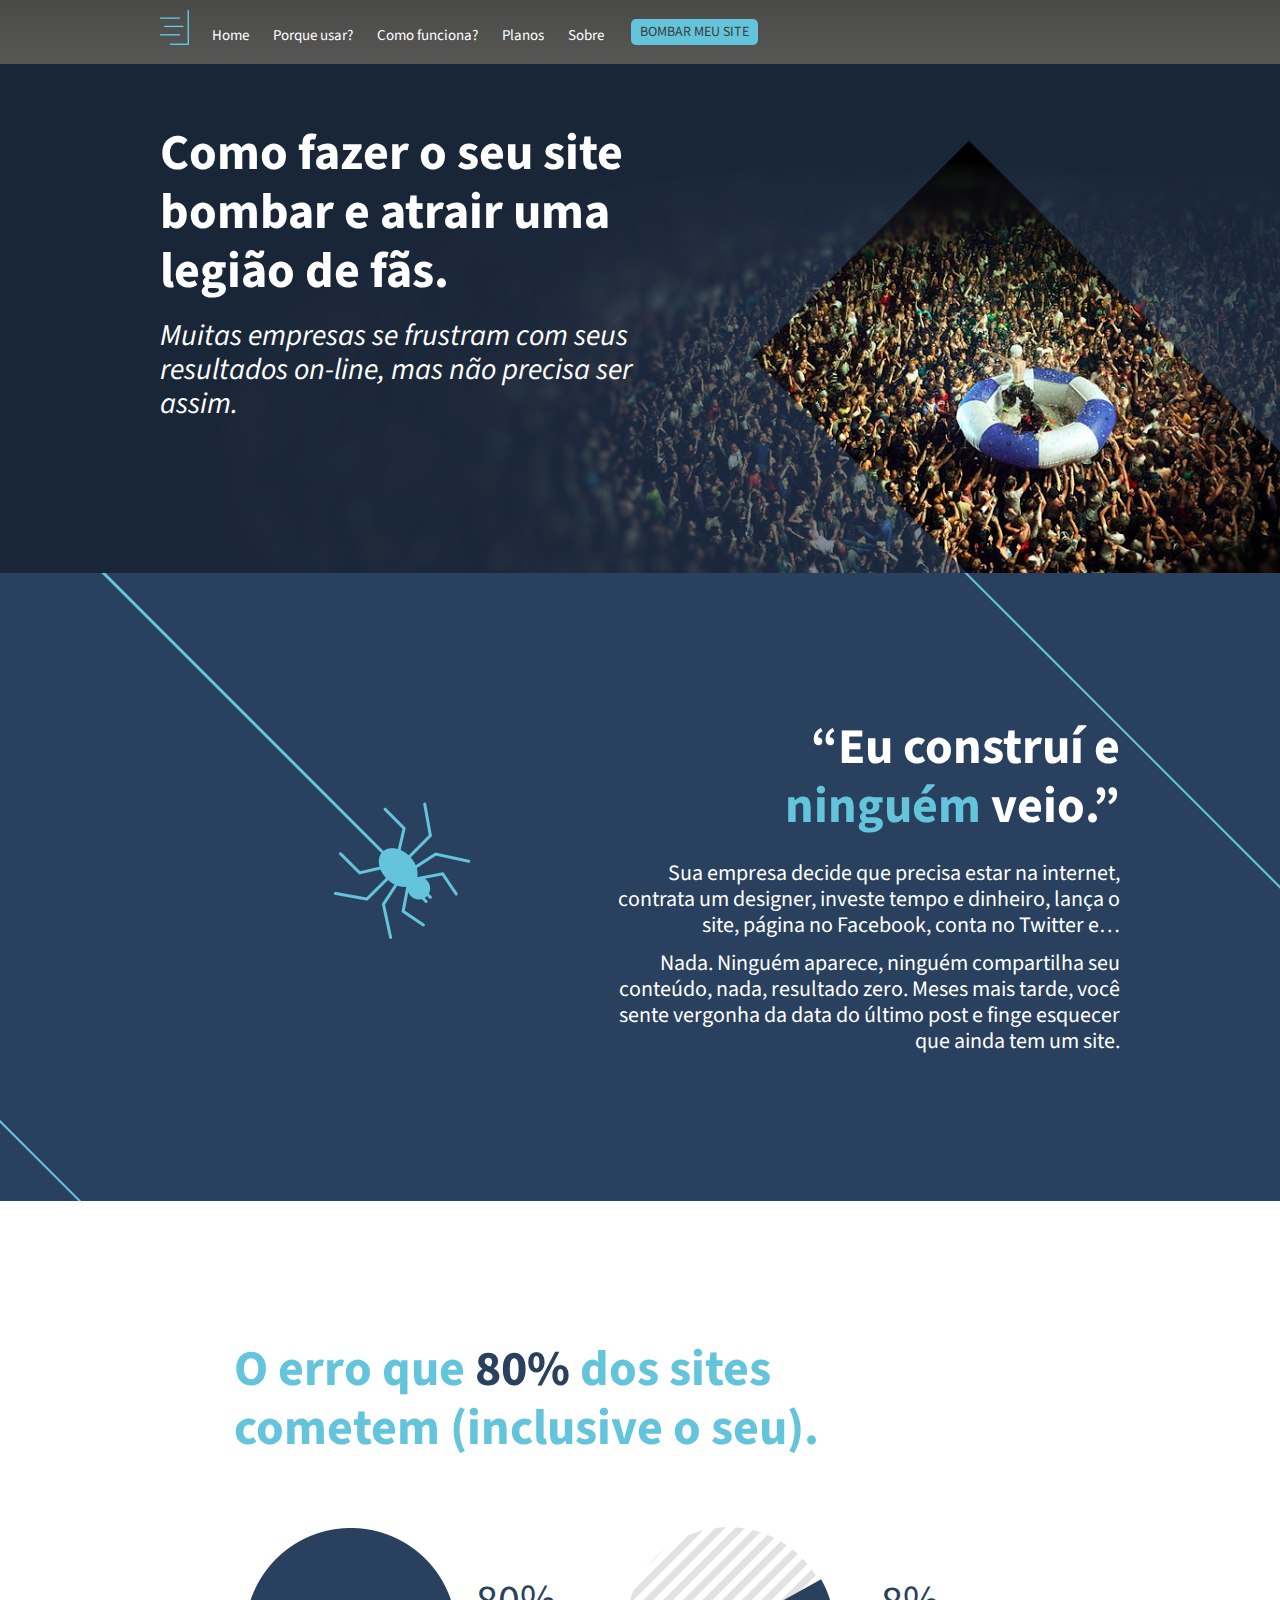
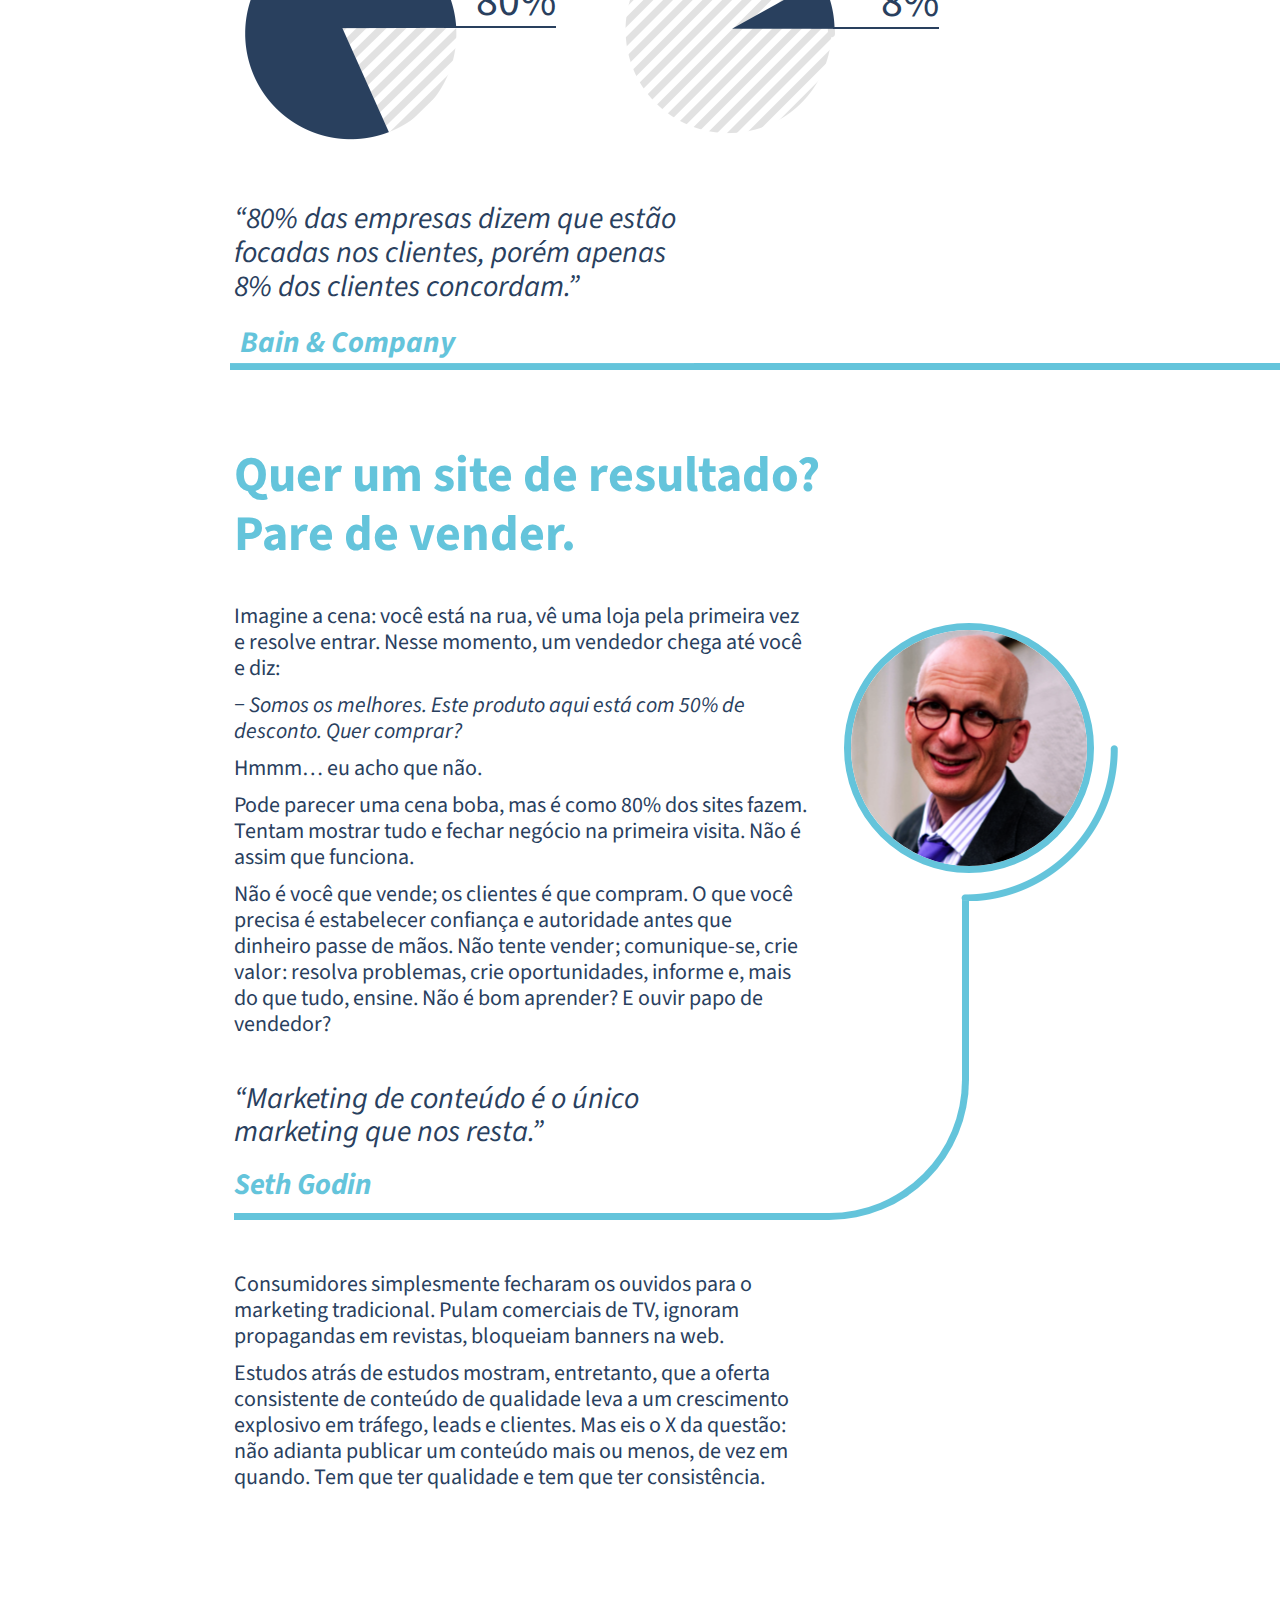
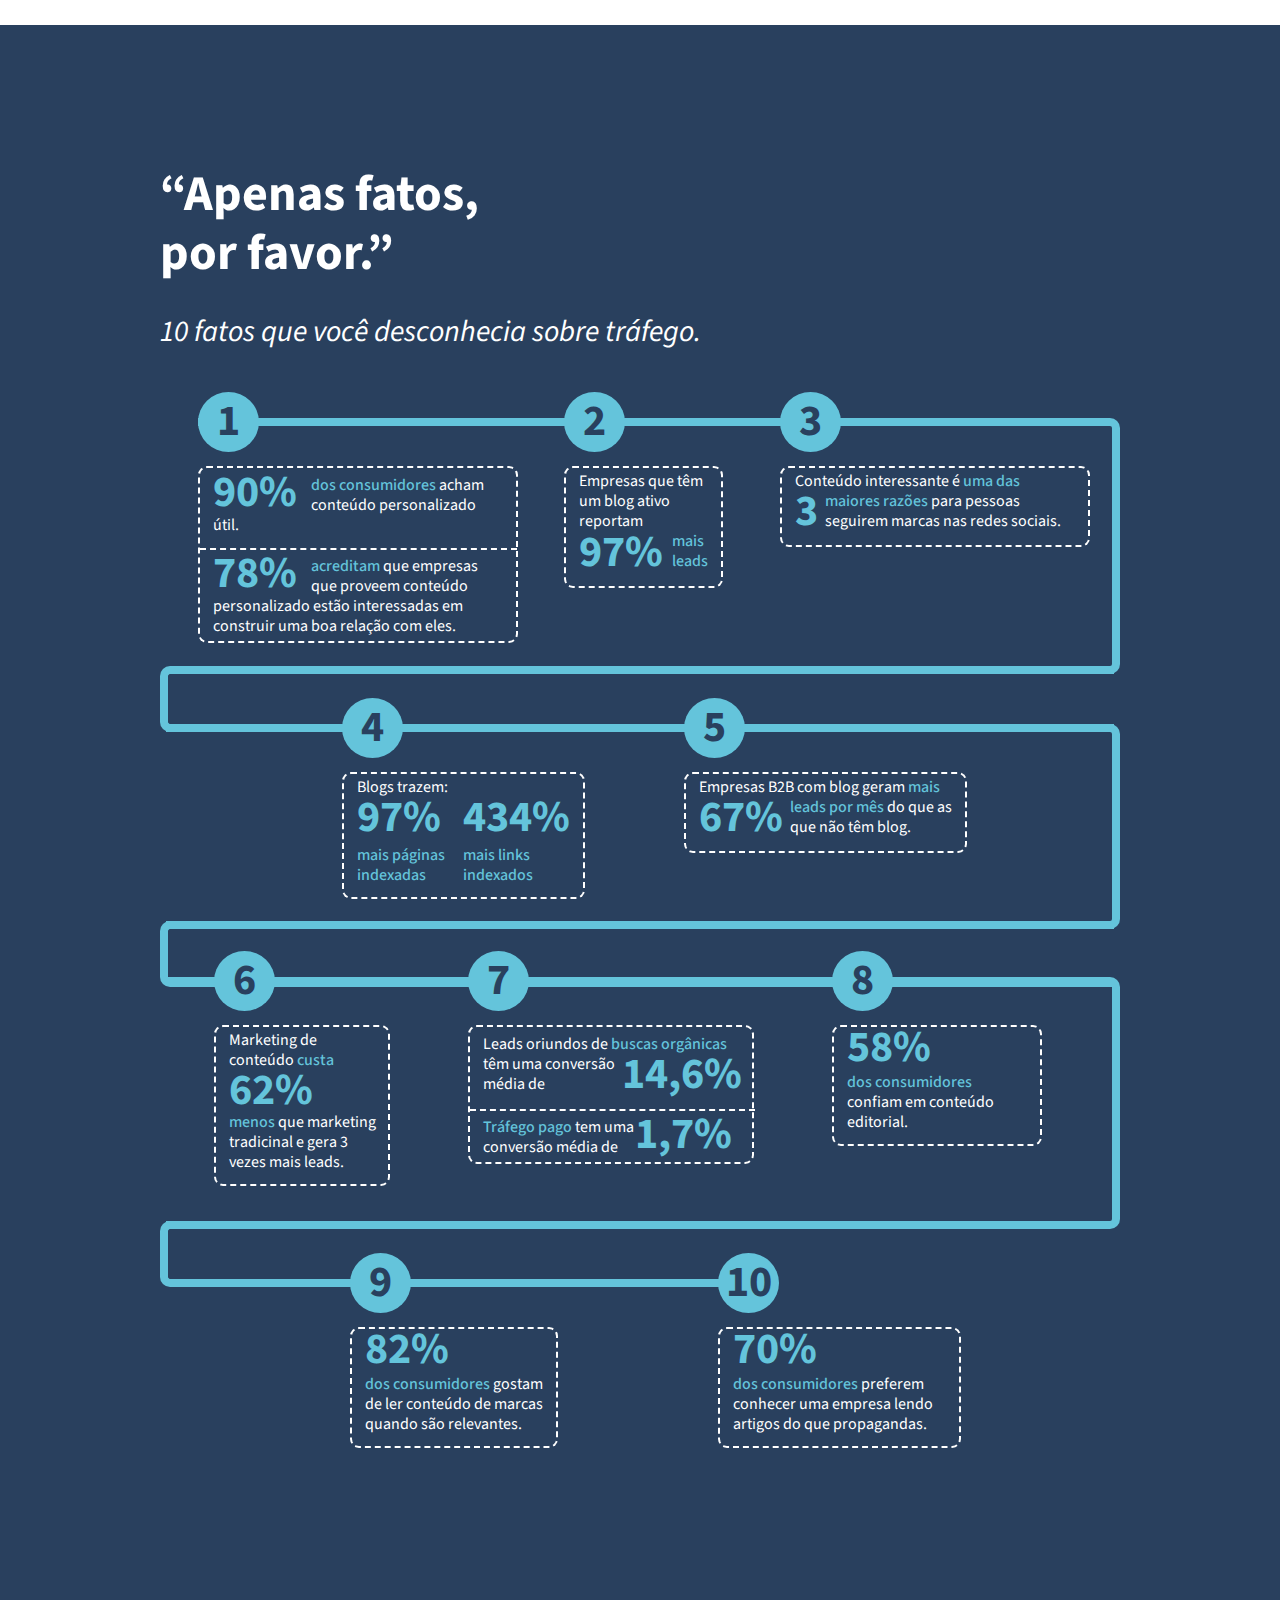
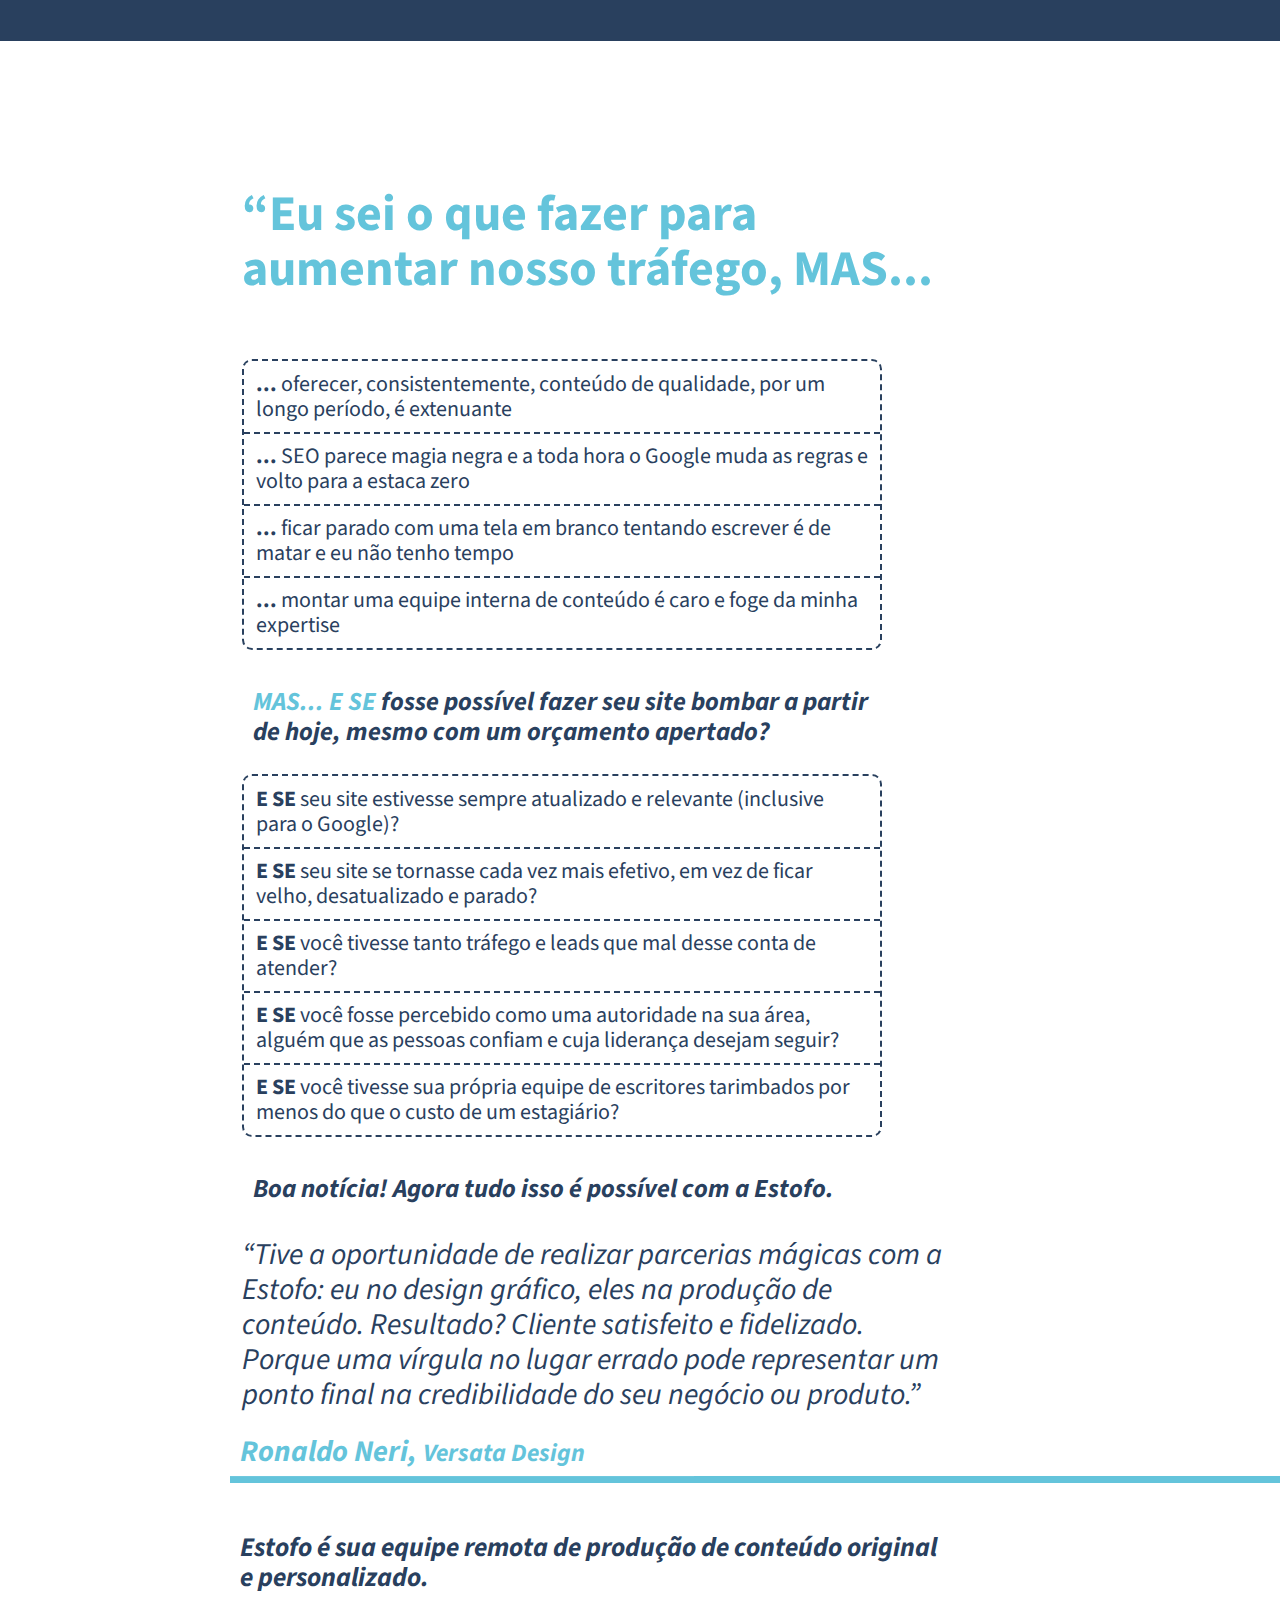
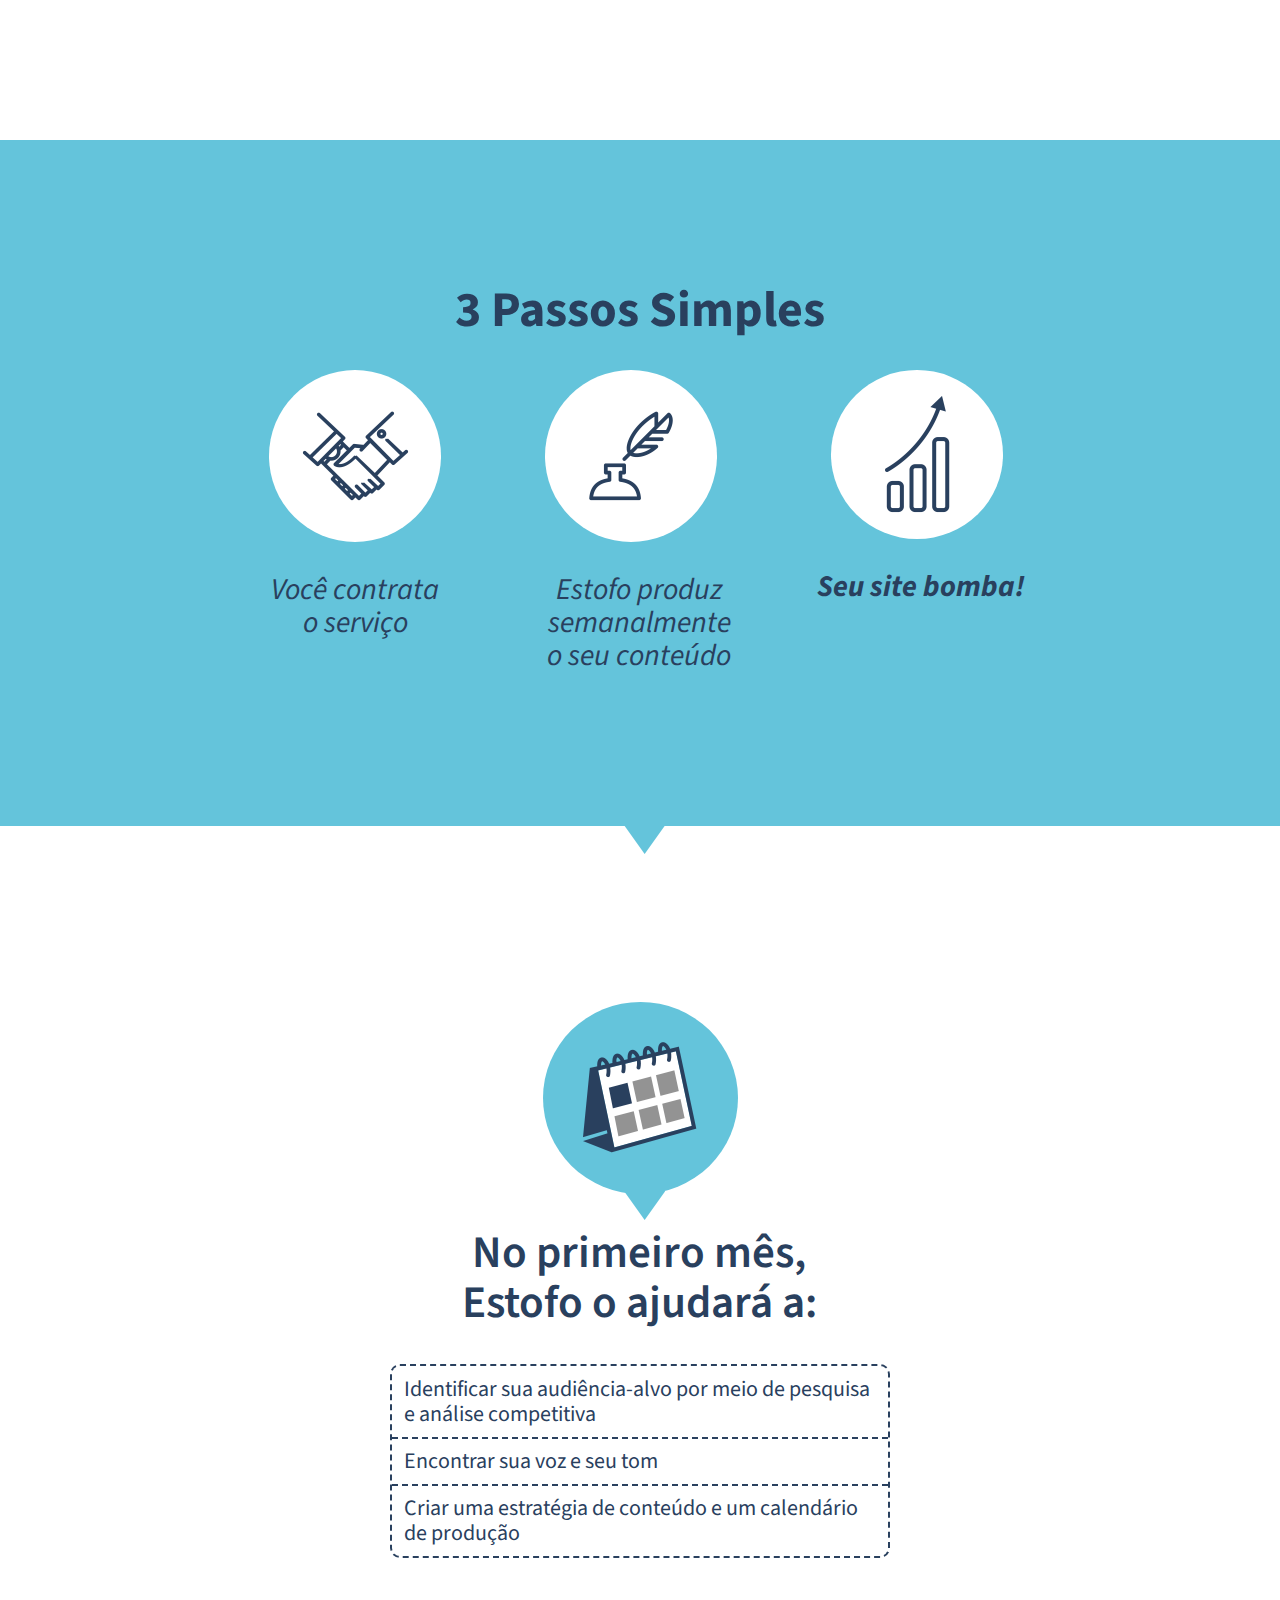
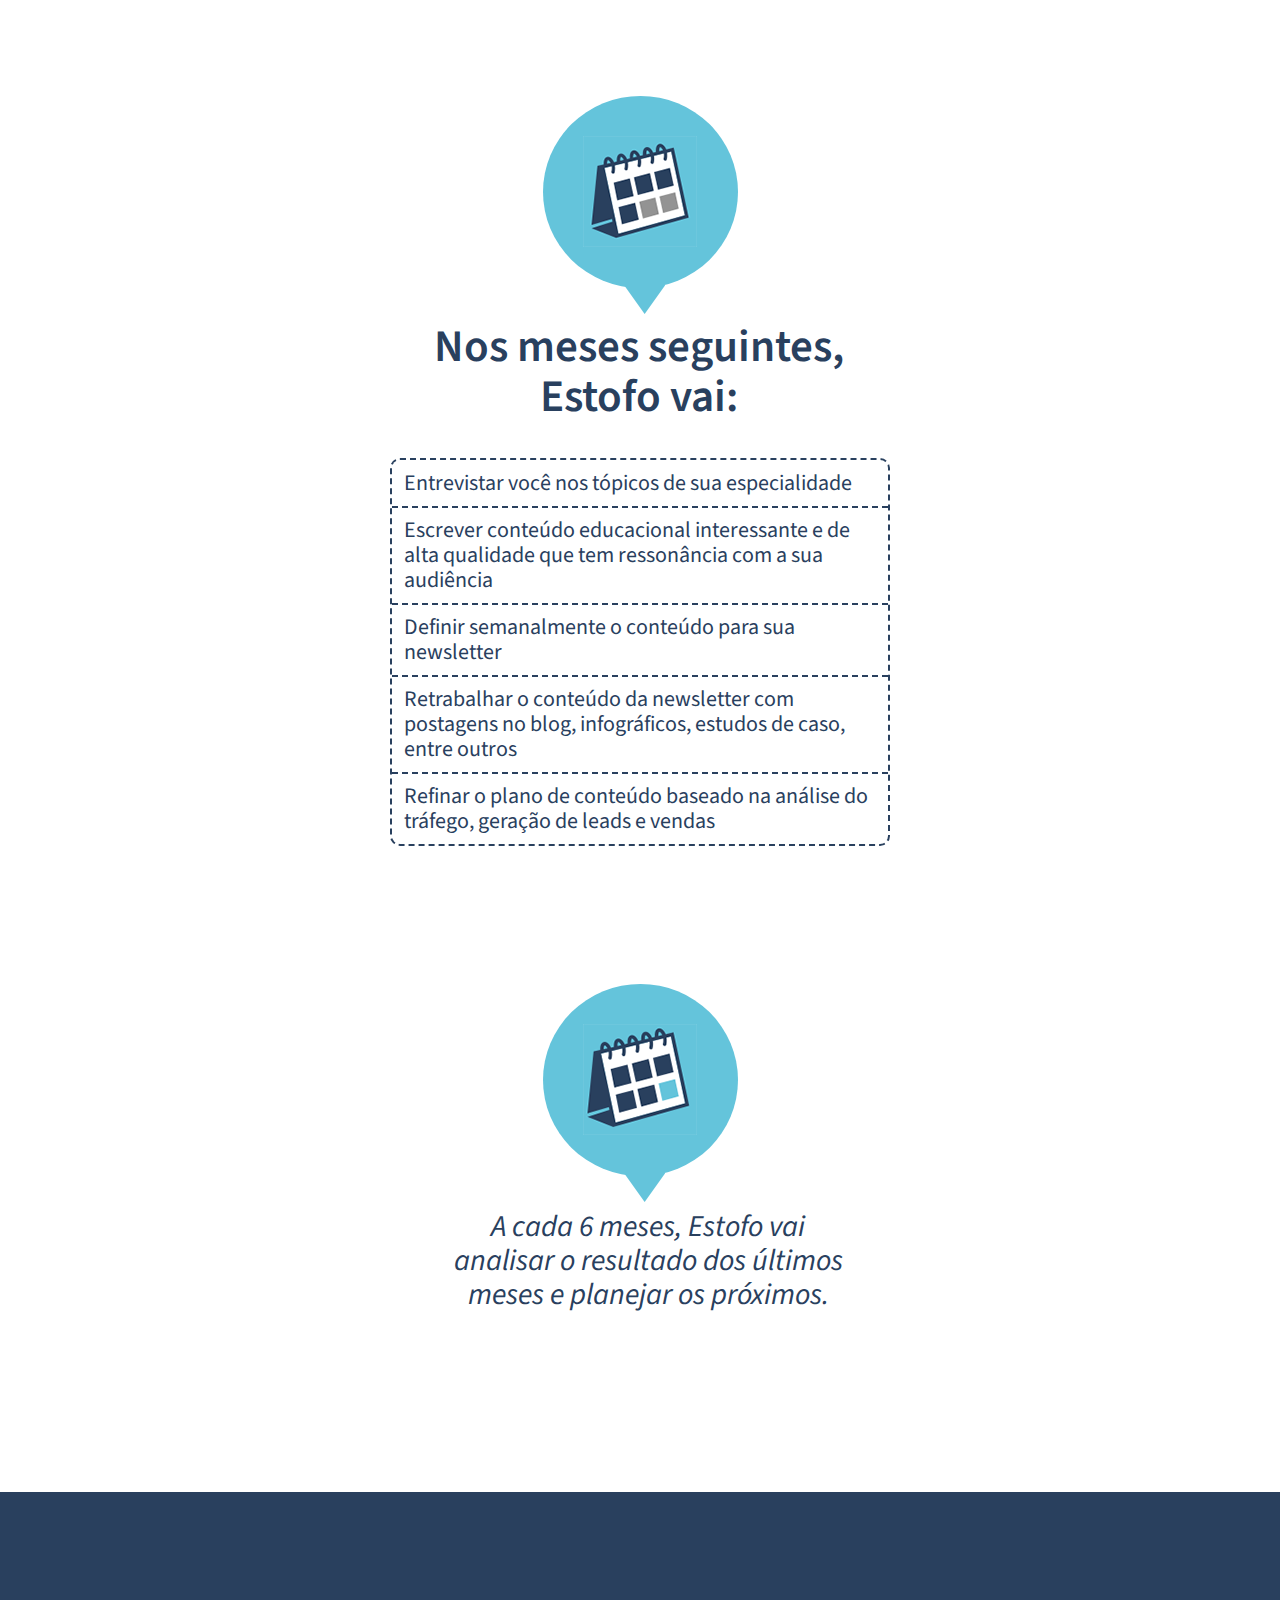
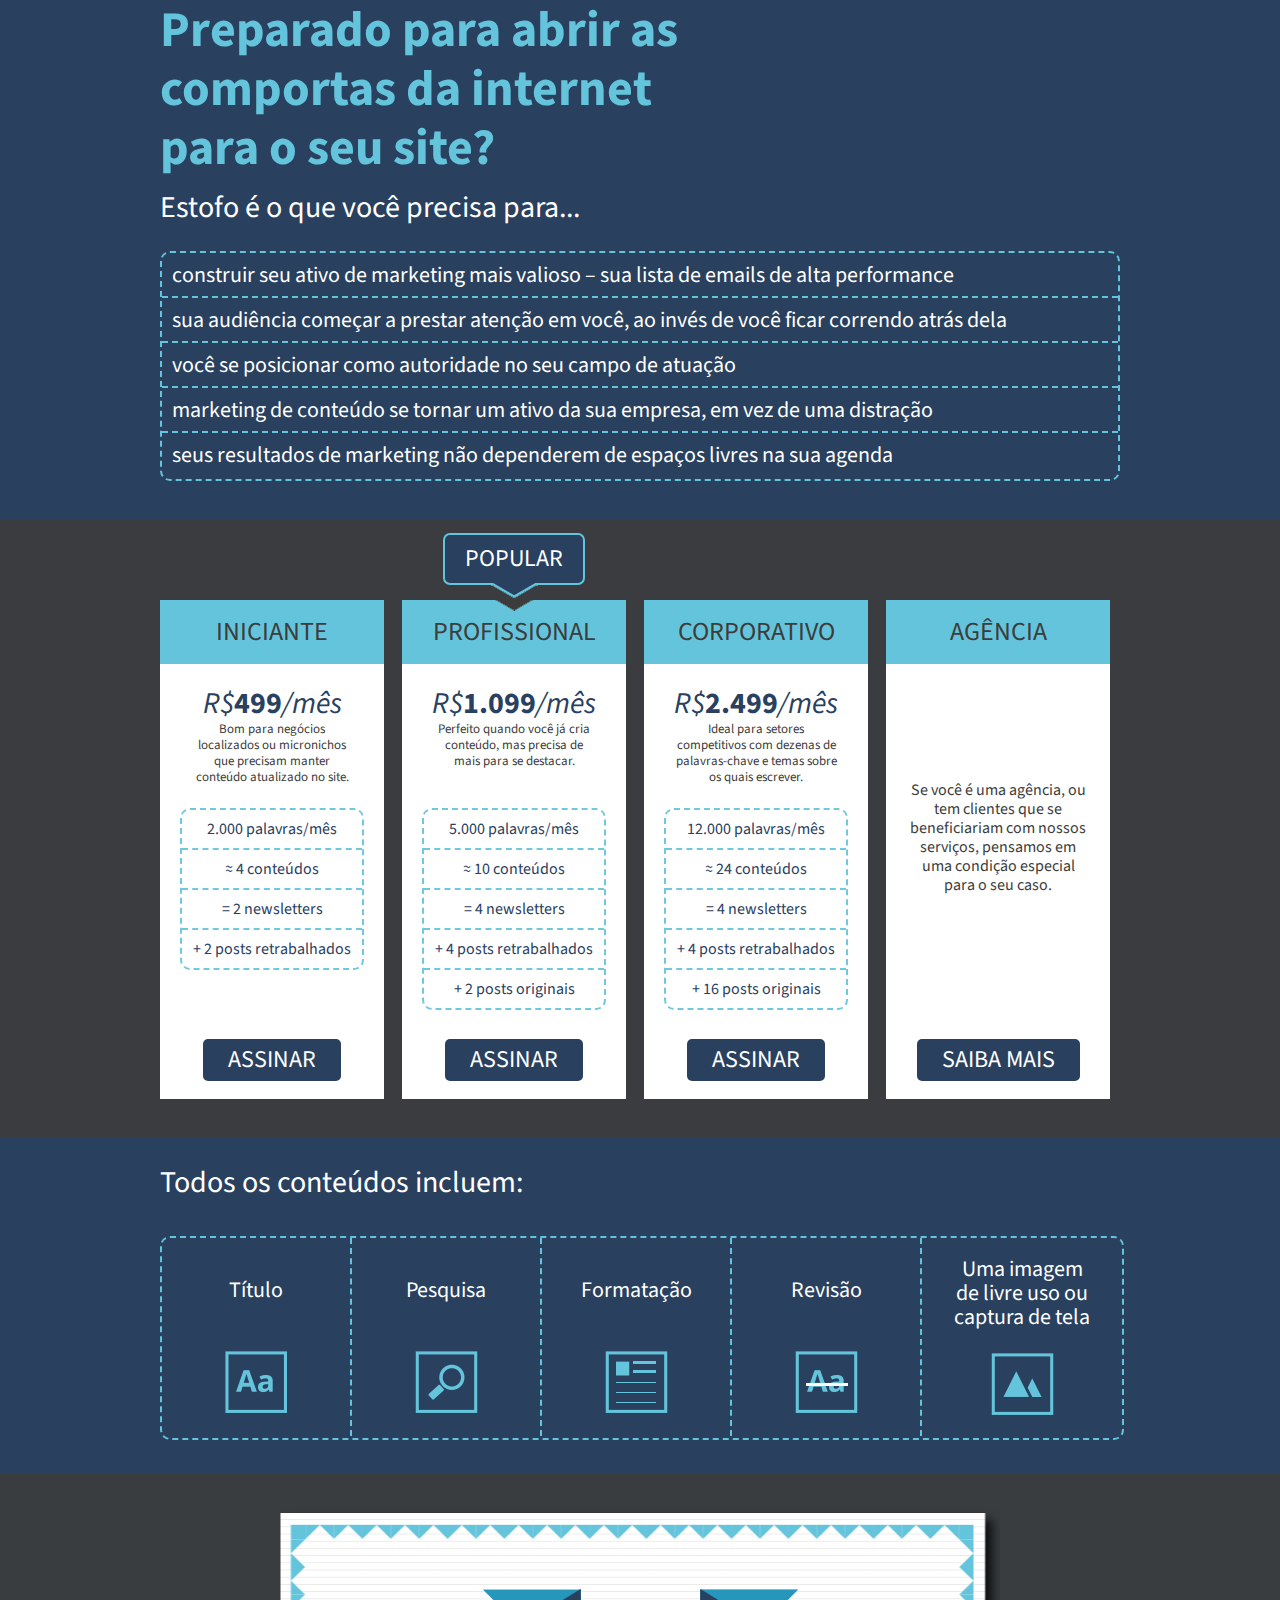
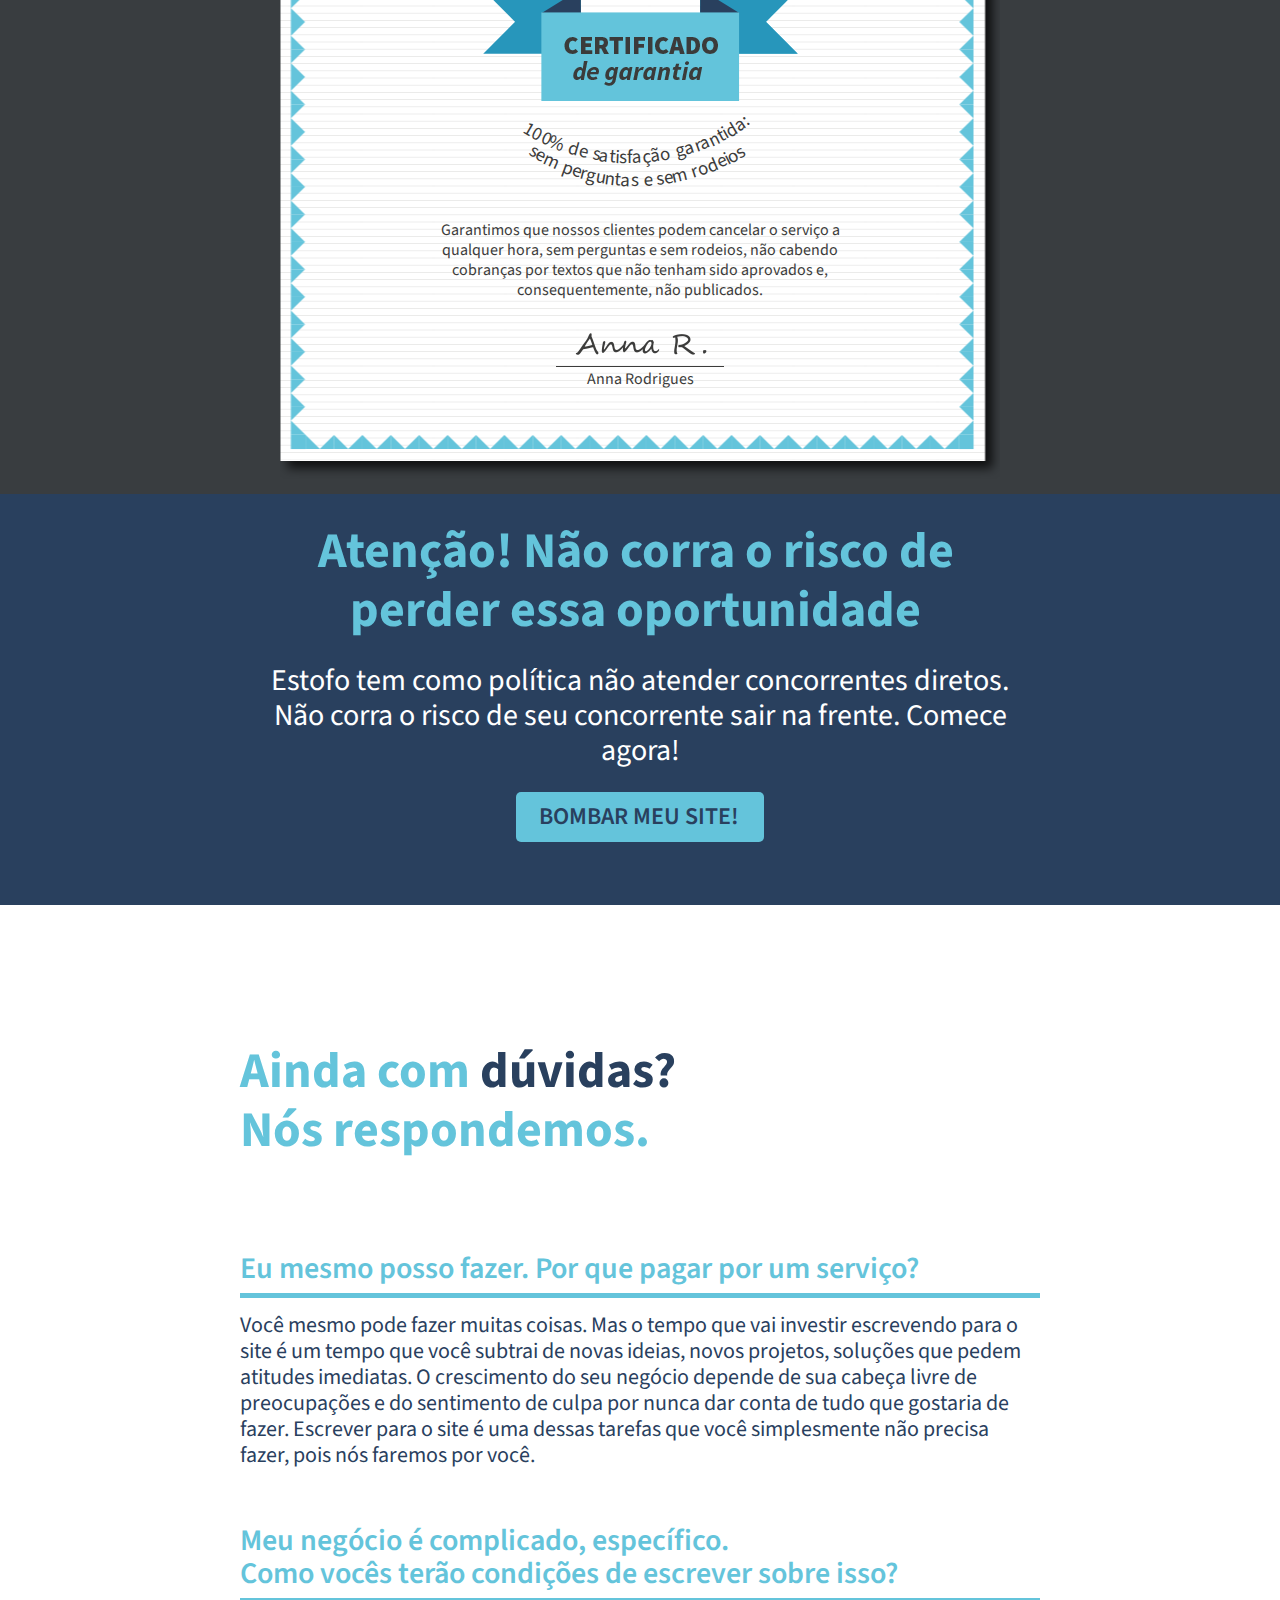
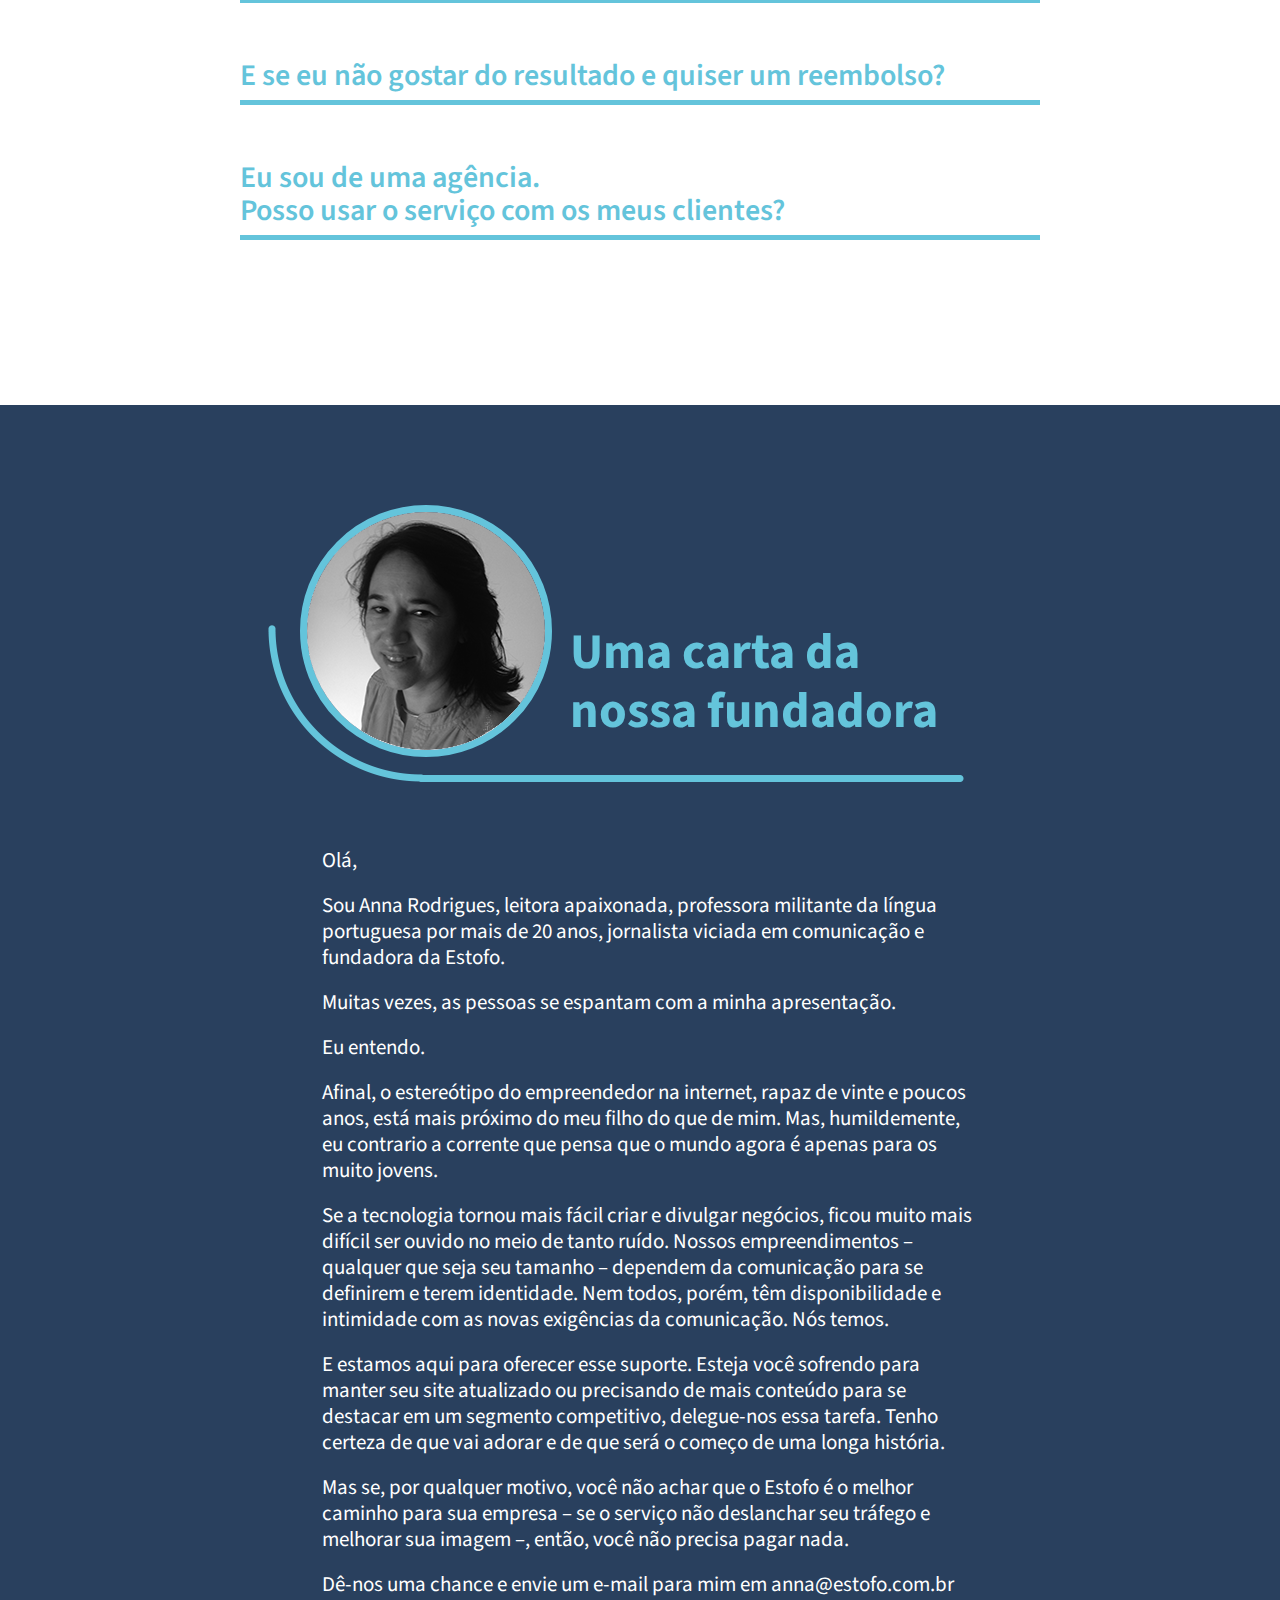
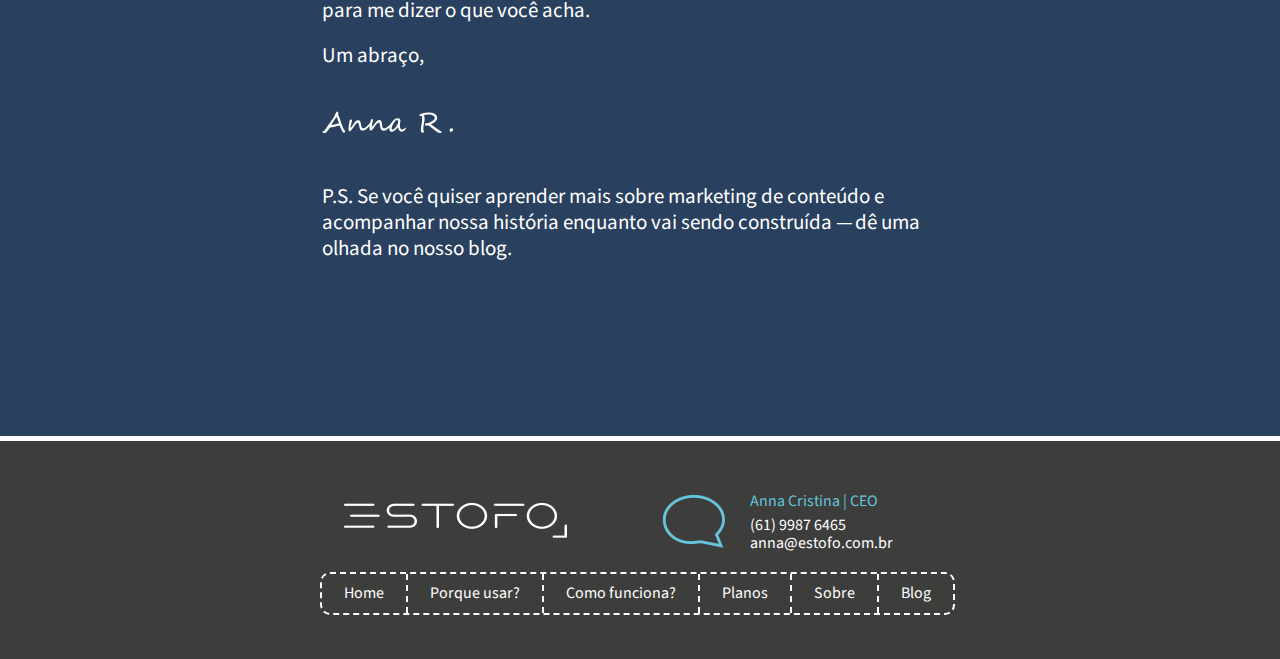
==== index.html @ 1d534bea "first commit" ====
<!doctype html>
<html><head>
<meta charset="utf-8">
<meta name="viewport" content="width=device-width, initial-scale=1, maximum-scale=1">
<meta name="format-detection" content="telephone=+556199876485">
<title>Estofo: Recheamos semanalmente seu site com conteúdo que não envelhece</title>

<!-- SET: FAVICON -->
<link rel="shortcut icon" type="image/x-icon" href="images/favicon.png">
<!-- END: FAVICON -->

<!-- SET: STYLESHEET -->
<link href="css/style.css" rel="stylesheet" type="text/css" media="all">
<link href='https://fonts.googleapis.com/css?family=Source+Sans+Pro:400,200,200italic,300,300italic,400italic,600,600italic,700,700italic,900,900italic' rel='stylesheet' type='text/css'>
<link rel="stylesheet" type="text/css" href="css/smk-accordion.css">
<link href="css/responsive.css" rel="stylesheet" type="text/css" media="all">

<!-- END: STYLESHEET -->

<!-- SET: SCRIPTS -->
	<script src="js/jquery-2.1.4.js" type="text/javascript"></script>
    <script type="text/javascript">
		$(document).ready(function() {
		$(".simples_in ul li:nth-child(1)").css({"width": "172px"});
		$(".simples_in ul li:nth-child(2)").css({"width": "188px" ,"margin": "0 84px 0 0"});
		$(".simples_in ul li:nth-child(3)").css({"width": "216px"});
		$(".simples_in ul li:nth-child(3) span").css({"padding": "26px 0px", "margin":"0 0 31px 14px"});
		$(".contents ul li:nth-child(5)").css({"padding": "19px 0 20px 0", "width":"200px"});
		$(".contents ul li:nth-child(5) h6").css({"padding": "0px 29px 24px"});

		$(".response_in ul li.active .anim").show();
		$(".response_in ul li span").click(function() {
		$(this).parent().addClass('active');
		$(this).parent().siblings().removeClass('active');
		$(this).parent().find('.anim').slideDown();
		$(this).parent().siblings().find('.anim').slideUp();
	});
		$(window).scroll(function(){
	if ($(this).scrollTop() > 56) {
	 $("header").addClass('sticky');
	} else {
     $("header").removeClass('sticky');
	 }
   });
   		$('.toggle').click(function(){
		$('nav').slideToggle();
		});

        });
	</script>

<!-- END: SCRIPTS -->
<!--[if lt IE 9]>
  <script src="https://oss.maxcdn.com/html5shiv/3.7.2/html5shiv.min.js"></script>
 <script src="http://ie7-js.googlecode.com/svn/version/2.1(beta4)/IE9.js"></script>

<![endif]-->
<!--[if lt IE 9]>
<style type="text/css">
.bussiness_in { padding:142px 0 94px 0;}
.foot_nav UL LI { padding:10px 21px 10px 21px;}
.foundress_in_top { padding:0 0 90px 0;}
.facts_in3_in .percentages2 H4 { padding:0 9px 0px 0;}
.simples_in UL LI SMALL { font-size:27px;}
.simples_in UL LI H5 { font-size:27px;}
.iniciate4 .iniciate_in P { padding:94px 4px 115px 4px;}
.percentages_main2	{ width:168px;}
</style>
<![endif]-->

</head>

<body>

<!-- wrapper starts -->
<div class="wrapper">


            <!-- Header Starts -->
            <header>
             <!-- container starts -->
             <div class="container">

             	<a href="#Home" class="logo"><img src="images/simbolo-58x70.png" width="29" height="35" alt="logo"></a>
                <a href="#" class="toggle"><img src="images/menu_icon.png" width="30" height="30" alt="menu_icon"></a>
                <nav>
                	<ul>
                    	<li><a href="#Home">Home</a></li>
                        <li><a href="#Why">Porque usar?</a></li>
                        <li><a href="#How">Como funciona?</a></li>
                        <li><a href="#Pricing">Planos</a></li>
                        <li><a href="#About">Sobre</a></li>
                    </ul>
                    <ul>
                    <!-- <li><a href="http://blog.estofo.com.br" class="blog">BLOG</a></li> -->
                    <li><a href="#Pricing" class="blog">BOMBAR MEU SITE</a></li>
                    </ul>
                    <div class="clear"></div>
                </nav>
                <div class="clear"></div>

             </div>
    		<!-- container ends -->

            </header>
            <!-- Header ends -->

            <!-- maincontent Starts -->
            <a name="Home"></a>
            <div class="main_content">
 <!--            	<div class="pumping">

                	<div class="container">
                    	<section class="pumping_lft">
                        	<a href="#" class="logo2"><img src="images/heading.png" width="390" height="61" alt="heading"></a>
                            <h4>Faça seu site bombar!</h4>
                            <p>Estofo recheia semanalmente seu site com o conteúdo original relevante (até para o Google).</p>
                            <a href="#Pricing">BOMBAR MEU SITE!</a>
                        </section>
                        <div class="pumping_rgt">
                        	<img src="images/seoAnimation.gif" width="492" height="402" alt="snap">
                        </div>
                        <div class="clear"></div>
                    </div>
                </div> -->
                <div class="bussiness">
                	<div class="bussiness_in">
                    <div class="container">
                    	<section class="bussiness_in_lft">
                        	<h3>Como fazer o seu site bombar e atrair uma legião de fãs.</h3>
                            <p>Muitas empresas se frustram com seus resultados on-line, mas não precisa ser assim.</p>
                        </section>
                        <div class="clear"></div>
                        </div>
                    </div>
                </div>
                <a name="Why"></a>
                <div class="built">
                	<div class="bulit_in">
                    	<section class="built_rgt">
                        	<h3>“Eu construí e <span>ninguém</span> veio.”</h3>
                            <p>Sua empresa decide que precisa estar na internet, contrata um designer, investe tempo e dinheiro, lança o site, página no Facebook, conta no Twitter e…</p>
                            <p>Nada. Ninguém aparece, ninguém compartilha seu conteúdo, nada, resultado zero. Meses mais tarde, você sente vergonha da data do último post e finge esquecer que ainda tem um site.</p>
                        </section>
                        <div class="clear"></div>
                        <div class="pos1">
                    	<img src="images/pos1.png" width="998" height="2" alt="pos1">
                    </div>
                   		<div class="pos2">
                    	<img src="images/pos1.png" width="998" height="2" alt="pos1">
                    </div>
                  	    <div class="pos3">
                    	<img src="images/spider.png" width="511" height="516" alt="spider">
                    </div>
                    </div>

                </div>
                <div class="commit">
                 <div class="container">
                	<div class="commit_in">
                    	<section class="inclusive">
                        	<h3>O erro que <span>80%</span> dos sites cometem (inclusive o seu).</h3>
                            <div class="graphs">
                            	<div class="graphs1">
                                <img src="images/piechart1.png" width="212" height="212" alt="pie" class="pie1">
                                	<span>80%</span>
                                    <div class="clear"></div>
                                </div>
                                <div class="graphs1 graphs2	last1">
                                <img src="images/piechart2.png" width="210" height="207" alt="pie" class="pie2">
                                	<span>8%</span>
                                    <div class="clear"></div>
                                </div>
                                <div class="clear"></div>
                            </div>
                            <p>“80% das empresas dizem que estão<br> focadas nos clientes, porém apenas<br> 8% dos clientes concordam.”</p>
                        </section>
                    </div>
                    </div>
                    </div>
                    <div class="bain">
                        <div class="bain_in">
                    	<h5>Bain & Company</h5>
                        </div>
                    </div>
                    <div class="selling_main">
                    <div class="container">
                    <section class="selling">
                    <h3>Quer um site de resultado?<br> Pare de vender.</h3>
                    	<div class="selling_in">
                        <p>Imagine a cena: você está na rua, vê uma loja pela primeira vez e resolve entrar. Nesse momento, um vendedor chega até você e diz: </p>
                        <small>−­­ Somos os melhores. Este produto aqui está com 50% de desconto. Quer comprar? </small>
                        <p>Hmmm… eu acho que não. </p>
                        <p>Pode parecer uma cena boba, mas é como 80% dos sites fazem. Tentam mostrar tudo e fechar negócio na primeira visita. Não é assim que funciona.</p>
                        <p>Não é você que vende; os clientes é que compram. O que você precisa é estabelecer confiança e autoridade antes que dinheiro passe de mãos. Não tente vender; comunique-se, crie valor: resolva problemas, crie oportunidades, informe e, mais do que tudo, ensine. Não é bom aprender?                                        E ouvir papo de vendedor?</p>
                        <span>“Marketing de conteúdo é o único marketing que nos resta.”</span>
                        <h5>Seth Godin <em></em></h5>
                        <div class="clear"></div>
                        </div>
                        <div class="seeling_rgt">
                        	<img src="images/person.png" width="236" height="236" alt="person">
                        </div>
                        <div class="clear"></div>
                        <div class="consumer">
                    	<p>Consumidores simplesmente fecharam os ouvidos para o marketing tradicional. Pulam comerciais de TV, ignoram propagandas em revistas, bloqueiam banners na web.</p>
                        <p>Estudos atrás de estudos mostram, entretanto, que a oferta consistente de conteúdo de qualidade leva a um crescimento explosivo em tráfego, leads e clientes. Mas eis o X da questão: não adianta publicar um conteúdo mais ou menos, de vez em quando. Tem que ter qualidade e tem que ter consistência.</p>
                    </div>
                    </section>
                    </div>
                     <div class="clear"></div>
                    </div>
                <div class="facts">
                	<section class="facts_in">
                    	<h3>“Apenas fatos,<br> por favor.”</h3>
                        <span>10 fatos que você desconhecia sobre tráfego.</span>
                        <div class="facts_in1 pipe">
                            <div class="facts_in1_btm">
                            	<div class="percentages_main">
                                <h6>1</h6>
                            	<div class="percentages">
                                	<section class="percentages_top">
                                    	<h4>90%</h4>
                                        <p><em>dos consumidores</em> acham conteúdo personalizado útil.</p>
                                        <div class="clear"></div>
                                    </section>
                                    <section class="percentages_top percentages_btm no_border">
                                    	<h4>78%</h4>
                                        <p><em>acreditam</em> que empresas que proveem conteúdo personalizado estão interessadas em construir uma boa relação com eles.</p>
                                        <div class="clear"></div>
                                    </section>
                                </div>
                                <div class="clear"></div>
                                </div>
                                <div class="percentages_main percentages_main2">
                                <h6>2</h6>
                                <section class="percentages percentages2">
                                	<p>Empresas que têm um blog ativo reportam</p>
                                    <h4>97% <small>mais<br> leads</small></h4>
                                </section>
                                <div class="clear"></div>
                                </div>
                                <div class="percentages_main percentages_main2 percentages_main3">
                                <h6>3</h6>
                                <div class="percentages percentages2  percentages3">
                                	<p>
                                    Conteúdo interessante é <em>uma das maiores razões </em><span>3</span>para pessoas seguirem marcas nas redes sociais.
                                    <strong class="clear"></strong>
                                    </p>
                                    </div>
                                    <div class="clear"></div>
                                    </div>
                                <div class="clear"></div>
                                </div>
                                <div class="clear"></div>
                            </div>
                        <div class="facts_in2 pipe">

                        </div>
                        <div class="facts_in3 pipe">
                          <div class="facts_in3_in">
                            <div class="facts_in1_btm">
                            	<div class="percentages_main percentages_main2  percentages_main3 percentages_main4">
                                 <h6>4</h6>
                            	<section class="percentages percentages2  percentages3 percentages4">
                                	<p>Blogs trazem: </p>
                                    <h4>
                                    97%
                                    <small>mais páginas<br> indexadas </small>
                                    </h4>
                                    <h4 class="pad_last">434% <small>mais links<br> indexados</small></h4>
                                    <div class="clear"></div>
                                </section>
                                <div class="clear"></div>
                                </div>
                                <div class="percentages_main percentages_main2  percentages_main3 percentages_main4 percentages_main5">
                                 <h6>5</h6>
                                <div class="percentages percentages2  percentages3 percentages5">
                                	<p>
                                    Empresas B2B com blog geram <span>67%</span> <em>mais leads por mês</em> do que as que não têm blog.
                                    <strong class="clear"></strong>
                                    </p>
                                </div>
                                <div class="clear"></div>
                                </div>
                                <div class="clear"></div>

                            </div>
                            </div>
                            <div class="clear"></div>
                        </div>
                        <div class="facts_in2 facts_in2 pipe">

                        </div>
                        <div class="facts_in1 facts_in5 pipe">
                            <div class="facts_in1_btm">
                            	<div class="percentages_main percentages_main2">
                                 <h6>6</h6>
                            	<div class="percentages percentages2">
                                	<p>Marketing de conteúdo <em>custa</em> <small>62%</small> <em>menos</em> que marketing tradicinal e gera 3 vezes mais leads.</p>
                                </div>
                                <div class="clear"></div>
                                </div>
                                <div class="percentages_main">
                                  <h6>7</h6>
                            	<div class="percentages">
                                	<section class="percentages_top">

                                        <p>Leads oriundos de <em>buscas orgânicas</em><code>14,6%</code> têm uma conversão média de </p>

                                        <div class="clear"></div>
                                    </section>
                                    <section class="percentages_top percentages_btm no_border">
                                    	<h4>1,7%</h4>
                                        <p><em>Tráfego pago</em> tem uma conversão média de </p>

                                        <div class="clear"></div>
                                    </section>
                                </div>
                                <div class="clear"></div>
                                </div>
                                <div class="percentages_main percentages_main2  percentages_main3">
                                  <h6>8</h6>
                                <section class="percentages percentages2  percentages3">
                                	<h4>58%</h4>
                                	<p>
                                    <em>dos consumidores</em> confiam em conteúdo editorial.
                                    </p>

                                </section>
                                <div class="clear"></div>
                                </div>
                                <div class="clear"></div>
                            </div>
                            <div class="clear"></div>
                        </div>
                        <div class="facts_in2 facts_in6 pipe">

                        </div>
                        <div class="facts_in3 facts_in7">
                          <div class="facts_in3_in">
                            <div class="facts_in1_btm">
                            	<div class="percentages_main percentages_main2  percentages_main3 percentages_main9">
                                 <h6>9</h6>
                            	<section class="percentages percentages2  percentages3 percentages9">
                                	<h4>82%</h4>
                                    <p><em>dos consumidores</em> gostam de ler conteúdo de marcas quando são relevantes.</p>
                                    <div class="clear"></div>
                                </section>
                                <div class="clear"></div>
                                </div>
                                <div class="percentages_main percentages_main2  percentages_main3 percentages_main10">
                                 <h6>10</h6>
                                <section class="percentages percentages2  percentages3 percentages10">
                                	<h4>70%</h4>
                                    <p><em>dos consumidores</em> preferem conhecer uma empresa lendo artigos do que propagandas.</p>
                                    <div class="clear"></div>
                                </section>
                                <div class="clear"></div>
                                </div>
                                <div class="clear"></div>
                            </div>
                            </div>
                            <div class="clear"></div>
                        </div>
                        <div class="clear"></div>
                    </section>
                </div>
                <div class="increase">
                	<section class="increase_in">
                    	<h3>“Eu sei o que fazer para<br> aumentar nosso tráfego, MAS...</h3>
                        <div class="mas">
                        	<ul>
                            	<li><span><em>...</em> oferecer, consistentemente, conteúdo de qualidade, por um longo período, é extenuante</span></li>
                                <li><span><em>...</em> SEO parece magia negra e a toda hora o Google muda as regras e volto para a estaca zero</span></li>
                                <li><span><em>...</em> ficar parado com uma tela em branco tentando escrever é de matar e eu não tenho tempo</span></li>
                                <li class="no_border last"><span><em>...</em> montar uma equipe interna de conteúdo  é caro e foge da minha expertise</span></li>
                            </ul>
                            <p><span>MAS... E SE</span> fosse possível fazer seu site bombar a partir de hoje, mesmo com um orçamento apertado?</p>
                            <ul>
                            	<li><span><em>E SE</em>  seu site estivesse sempre atualizado e relevante (inclusive para o Google)?</span></li>
                                <li><span><em>E SE</em> seu site se tornasse cada vez mais efetivo, em vez de ficar velho, desatualizado e parado?</span></li>
                                <li><span><em>E SE</em> você tivesse tanto tráfego e leads que mal desse conta de atender?</span></li>
                                <li><span><em>E SE</em> você fosse percebido como uma autoridade na sua área, alguém que as pessoas confiam e cuja liderança desejam seguir?</span></li>
                                <li class="no_border last"><span><em>E SE</em> você tivesse sua própria equipe de escritores tarimbados por menos do que o custo de um estagiário?</span></li>
                            </ul>
                            <p>Boa notícia! Agora tudo isso é possível com  a Estofo.</p>
                        </div>
                        <div class="tive">
                        	<p>“Tive a oportunidade de realizar parcerias mágicas  com a Estofo: eu no design gráfico, eles na produção de conteúdo. Resultado? Cliente satisfeito e fidelizado. Porque uma vírgula no lugar errado pode representar um ponto final na credibilidade do seu negócio ou produto.”</p>


                        </div>

                    </section>

                </div>
                <div class="ronald">
                	<div class="ronald_in">
                        	<h5>Ronaldo Neri, <small>Versata Design</small></h5>
                            </div>
                        </div>
                <a name="How"></a>
                <div class="esto">
                <div class="esto_in">
                 <span>Estofo é sua equipe remota de produção de conteúdo original e personalizado.</span>
                 </div>
                 </div>
                <div class="simples">
                	<section class="simples_in">
                    	<h3>3 Passos Simples</h3>
                        <ul>
                        	<li>
                            	<span><img src="images/partner.png" width="107" height="90" alt="partner"></span>
                                <small>Você contrata o serviço</small>
                            </li>
                            <li>
                            	<span><img src="images/ink.png" width="84" height="90" alt="ink"></span>
                                <small>Estofo produz semanalmente o seu conteúdo</small>
                            </li>
                            <li class="last">
                            	<span><img src="images/graph.png" width="65" height="117" alt="graph"></span>
                                <h5>Seu site bomba!</h5>
                            </li>
                        </ul>
                        <div class="clear"></div>
                        <img src="images/arw.png" width="41" height="29" alt="arw" class="arw1">
                    </section>
                </div>
                <div class="calender">
                	<div class="calender_in">
                    	<div class="dates">
                        	<span>
                            <img src="images/calender.png" width="114" height="111" alt="calender">
                            <img src="images/arw.png" width="41" height="29" alt="arw" class="arw">
                            </span>
                            <h5>No primeiro mês,   Estofo o ajudará a:</h5>
                            <ul>
                            	<li><span>Identificar sua audiência-alvo por meio de pesquisa e análise competitiva</span></li>
                                <li><span>Encontrar sua voz e seu tom</span></li>
                                <li class="last no_border"><span>Criar uma estratégia de conteúdo e um calendário de produção</span></li>
                            </ul>
                        </div>
                        <div class="dates">
                        	<span>
                            <img src="images/calendar_2_.png" width="114" height="111" alt="calender">
                            <img src="images/arw.png" width="41" height="29" alt="arw" class="arw">
                            </span>
                            <h5>Nos meses seguintes, Estofo vai:</h5>
                            <ul>
                            	<li><span>Entrevistar você nos tópicos de sua especialidade</span></li>
                                <li><span>Escrever conteúdo educacional interessante e de alta qualidade que tem ressonância com  a sua audiência</span></li>
                                <li><span>Definir semanalmente o conteúdo para sua newsletter</span></li>
                                <li><span>Retrabalhar o conteúdo da newsletter com postagens no blog, infográficos, estudos de caso, entre outros</span></li>
                                <li class="no_border last"><span>Refinar o plano de conteúdo baseado na análise  do tráfego, geração de leads e vendas</span></li>
                            </ul>
                        </div>
                        <div class="dates last">
                        	<span>
                            <img src="images/calendar_3_.png" width="114" height="111" alt="calender">
                            <img src="images/arw.png" width="41" height="29" alt="arw" class="arw" >
                            </span>
                            <p>A cada 6 meses, Estofo vai analisar o resultado dos últimos meses e planejar os próximos.</p>

                        </div>
                    </div>
                </div>
                <div class="prepared">
                	<div class="container">
                    	<h3>Preparado para abrir as<br> comportas da internet<br> para o seu site?</h3>
                        <span>Estofo é o que você precisa para...</span>
                        <ul>
                        	<li><small>construir seu ativo de marketing mais valioso – sua lista de emails de alta performance</small></li>
                            <li><small>sua audiência começar a prestar atenção em você, ao invés de você ficar correndo atrás dela</small></li>
                            <li><small>você se posicionar como autoridade no seu campo de atuação</small></li>
                            <li><small>marketing de conteúdo se tornar um ativo da sua empresa, em vez de uma distração</small></li>
                            <li class="no_border last"><small>seus resultados de marketing não dependerem de espaços livres na sua agenda </small></li>
                        </ul>
                    </div>
                </div>
                <a name="Pricing"></a>
                <div class="popular">
                	<div class="container">
                    	<div class="iniciate_main">
                    	<section class="iniciate">

                        	<h4>INICIANTE</h4>
                            <div class="iniciate_in">
                            	<h5><em>R$</em>499<em>/mês</em></h5>
                                <p>Bom para negócios localizados ou micronichos que precisam manter conteúdo atualizado no site.</p>
                                <div class="palav">
                                <ul>
                                	<li><span>2.000 palavras/mês</span></li>
                                    <li><span>≈ 4 conteúdos</span></li>
                                    <li><span>= 2 newsletters</span></li>
                                    <li class="last no_border"><span>+ 2 posts retrabalhados</span></li>
                                </ul>
                                </div>
                                <a href="https://app.vindi.com.br/customer/pages/f27f0c32-dc0f-4170-9baf-75dedfc66a05/subscriptions/new">ASSINAR</a>
                            </div>
                            <!-- <div class="tool">
                            <small>POPULAR</small>
                            <img src="images/arw3.png" width="47" height="17" alt="arw3" class="arw3">
                             <span class="brow"><img src="images/arw2.png" width="39" height="11" alt="arw2" class="arw2"></span>
                            </div> -->

                        </section>
                        <section class="iniciate iniciate2">
                        	<h4>PROFISSIONAL</h4>
                            <div class="iniciate_in">
                            	<h5><em>R$</em>1.099<em>/mês</em></h5>
                                <p>Perfeito quando você já cria conteúdo, mas precisa de mais para se destacar.</p>
                                <div class="palav">
                                <ul>
                                	<li><span>5.000 palavras/mês</span></li>
                                    <li><span>≈ 10 conteúdos</span></li>
                                    <li><span>= 4 newsletters</span></li>
                                    <li><span>+ 4 posts retrabalhados</span></li>
                                    <li class="last no_border"><span>+ 2 posts originais</span></li>
                                </ul>
                                </div>
                                <a href="https://app.vindi.com.br/customer/pages/a1690bb6-d322-45e9-8531-ab1fea228b9b/subscriptions/new">ASSINAR</a>
                            </div>
                             <div class="tool">
                            <small>POPULAR</small>
                            <img src="images/arw3.png" width="47" height="17" alt="arw3" class="arw3">
                            </div>
                            <span class="brow"><img src="images/arw2.png" width="39" height="11" alt="arw2" class="arw2"></span>

                        </section>
                        <section class="iniciate iniciate3">
                        	<h4>CORPORATIVO</h4>
                            <div class="iniciate_in">
                            	<h5><em>R$</em>2.499<em>/mês</em></h5>
                                <p>Ideal para setores competitivos com dezenas de palavras-chave e temas sobre os quais escrever.</p>
                                <div class="palav">
                                <ul>
                                	<li><span>12.000 palavras/mês</span></li>
                                    <li><span>≈ 24 conteúdos</span></li>
                                    <li><span>= 4 newsletters</span></li>
                                    <li><span>+ 4 posts retrabalhados</span></li>
                                    <li class="last no_border"><span>+ 16 posts originais</span></li>
                                </ul>
                                </div>
                                <a href="https://app.vindi.com.br/customer/pages/721eb673-98e3-4726-abc1-5cdbaf00deb9/subscriptions/new">ASSINAR</a>
                            </div>
                            <!-- <div class="tool">
                            <small>POPULAR</small>
                            <img src="images/arw3.png" width="47" height="17" alt="arw3" class="arw3">
                            </div>
                           <span class="brow"><img src="images/arw2.png" width="39" height="11" alt="arw2" class="arw2"></span>-->

                        </section>
                        <section class="iniciate iniciate4 last">
                        	<h4>AGÊNCIA</h4>
                            <div class="iniciate_in">
                            	<p>Se você é uma agência, ou tem clientes que se beneficiariam com nossos serviços, pensamos em uma condição especial para o seu caso.</p>
                                <a href="mailto:anna@estofo.com.br">SAIBA MAIS</a>
                            </div>
                            <!-- <div class="tool">
                            <small>POPULAR</small>
                            <img src="images/arw3.png" width="47" height="17" alt="arw3" class="arw3">
                            </div>
                            <span class="brow"><img src="images/arw2.png" width="39" height="11" alt="arw2" class="arw2"></span>-->
                        </section>
                        <div class="clear"></div>
                        </div>
                    </div>
                </div>
                <div class="contents">
                	<div class="container">
                    	<h5>Todos os conteúdos incluem:</h5>
                        <ul>
                        	<li>
                            	<h6>Título</h6>
                                <img src="images/alpha1.png" width="62" height="62" alt="alpha">
                            </li>
                            <li>
                            	<h6>Pesquisa    </h6>
                                <img src="images/alpha2.png" width="63" height="62" alt="alpha">
                            </li>
                            <li>
                            	<h6>Formatação</h6>
                                <img src="images/alpha3.png" width="63" height="62" alt="alpha">
                            </li>
                            <li>
                            	<h6>Revisão</h6>
                                <img src="images/alpha4.png" width="63" height="62" alt="alpha">
                            </li>
                            <li class="no_border">
                            	<h6>Uma imagem de livre uso ou captura de tela </h6>
                                <img src="images/alpha5.png" width="63" height="62" alt="alpha">
                            </li>
                        </ul>
                        <div class="clear"></div>
                    </div>
                </div>
                <div class="certified">
                	<section class="certified_in">
                    	<h4><img src="images/certificate.png" width="315" height="112" alt="certify"></h4>
                      <div class="wrapping">
             		 <div id='warped1'>
                     <span class='w0'>1</span><span class='w1'>0</span><span class='w2'>0</span><span class='w3'>%</span><span class='w4'> </span><span class='w5'>d</span><span class='w6'>e</span><span class='w7'> </span><span class='w8'>s</span><span class='w9'>a</span><span class='w10'>t</span><span class='w11'>i</span><span class='w12'>s</span><span class='w13'>f</span><span class='w14'>a</span><span class='w15'>ç</span><span class='w16'>ã</span><span class='w17'>o</span><span class='w18'> </span><span class='w19'>g</span><span class='w20'>a</span><span class='w21'>r</span><span class='w22'>a</span><span class='w23'>n</span><span class='w24'>t</span><span class='w25'>i</span><span class='w26'>d</span><span class='w27'>a</span><span class='w28'>:</span><span class='w29'> </span>
              </div>
					<div id='warped2'>
                     <span class='w0'>s</span><span class='w1'>e</span><span class='w2'>m</span><span class='w3'> </span><span class='w4'>p</span><span class='w5'>e</span><span class='w6'>r</span><span class='w7'>g</span><span class='w8'>u</span><span class='w9'>n</span><span class='w10'>t</span><span class='w11'>a</span><span class='w12'>s</span><span class='w13'> </span><span class='w14'>e</span><span class='w15'> </span><span class='w16'>s</span><span class='w17'>e</span><span class='w18'>m</span><span class='w19'> </span><span class='w20'>r</span><span class='w21'>o</span><span class='w22'>d</span><span class='w23'>e</span><span class='w24'>i</span><span class='w25'>o</span><span class='w26'>s</span><span class='w27'> </span>
              </div>
              </div>
                    <p>Garantimos que nossos clientes podem cancelar o serviço a qualquer hora, sem perguntas e sem rodeios, não cabendo cobranças por textos que não tenham sido aprovados e, consequentemente, não publicados.</p>
                    <h6>
                    <img src="images/sign.png" width="132" height="22" alt="sign">
                    <span>Anna Rodrigues</span>
                    </h6>
                </section>
            </div>
            	<div class="opportunity">
                	<section class="opportunity_in">
                    	<h3>Atenção! Não corra o risco de perder essa oportunidade</h3>
                        <p>Estofo tem como política não atender concorrentes diretos. Não corra o risco de seu concorrente sair na frente. Comece agora!</p>
                        <a href="#Pricing">BOMBAR MEU SITE!</a>
                    </section>
                </div>
                <div class="response">
                	<section class="response_in">
                    	<h3>Ainda com <small>dúvidas?</small><br> Nós respondemos.</h3>
                        <ul>

                            <li class="active">
                            	<span>Eu mesmo posso fazer. Por que pagar por um serviço?</span>
                                <div class="anim">
                                <p>Você mesmo pode fazer muitas coisas. Mas o tempo que vai investir escrevendo para o site é um tempo que você subtrai de novas ideias, novos projetos, soluções que pedem atitudes imediatas. O crescimento do seu negócio depende de sua cabeça livre de preocupações e do sentimento de culpa por nunca dar conta de tudo que gostaria de fazer. Escrever para o site é uma dessas tarefas que você simplesmente não precisa fazer, pois nós faremos por você. </p>
                                </div>
                            </li>
                            <li>
                                <span>Meu negócio é complicado, específico.<br> Como vocês terão condições de escrever sobre isso?</span>
                                <div class="anim">
                                <p>Você é um especialista e entende das complexidades da sua área, claro! Mas eis o paradoxo do conhecimento: quanto mais se sabe, mais difícil é entender e se comunicar com quem não sabe tanto quanto você. A nossa especialidade é justamente ajudá-lo a se comunicar melhor. Não sermos especialistas na sua área é uma vantagem e não um problema. </p>
                                </div>
                            </li>
                            <li>
                            	<span>E se eu não gostar do resultado e quiser um reembolso?</span>
                                <div class="anim">
                                <p>Não se preocupe. Se não gostar do resultado, pode cancelar o serviço a qualquer hora, sem perguntas e sem rodeios, não cabendo cobranças por textos que não tenham sido aprovados e, consequentemente, não publicados.</p>
                                </div>
                            </li>
                            <li>
                            	<span>Eu sou de uma agência.<br> Posso usar o serviço com os meus clientes?</span>
                                <div class="anim">
                                <p>Sim, claro! Nosso serviço é apenas conteúdo e estamos acostumados a trabalhar em parceria com agências.  Temos um canal <a href="mailto:anna@estofo.com.br">especial para agências</a></p>
                                </div>
                            </li>
                        </ul>
                    </section>
                </div>
                <a name="About"></a>
                <div class="foundress">
                	<div class="foundress_in">
                    	<section class="foundress_in_top">
                        	<img src="images/anna_estofo.png" width="238" height="238" alt="lady" class="lady">
                            <h3>Uma carta da<br> nossa fundadora</h3>
                            <div class="clear"></div>
                        </section>
                        <div class="foundress_in_btm">
                        	<p>Olá,</p>
                            <p>Sou Anna Rodrigues, leitora apaixonada, professora militante da língua portuguesa por mais de 20 anos, jornalista viciada em comunicação e fundadora da Estofo. </p>
                            <P>Muitas vezes, as pessoas se espantam com a minha apresentação.</P>
                            <p>Eu entendo.</p>
                            <p>Afinal, o estereótipo do empreendedor na internet, rapaz de vinte e poucos anos, está mais próximo do meu filho do que de mim. Mas, humildemente, eu contrario a corrente que pensa que o mundo agora é apenas para os muito jovens.</p>
                            <p>Se a tecnologia tornou mais fácil criar e divulgar negócios, ficou muito mais difícil ser ouvido no meio de tanto ruído. Nossos empreendimentos – qualquer que seja seu tamanho – dependem da comunicação para se definirem e terem identidade. Nem todos, porém, têm disponibilidade e intimidade com as novas exigências da comunicação. Nós temos.</p>
                            <p>E estamos aqui para oferecer esse suporte. Esteja você sofrendo para manter seu site atualizado ou precisando de mais conteúdo para se destacar em um segmento competitivo, delegue-nos essa tarefa.  Tenho certeza de que vai adorar e de que será o começo de uma longa história.</p>
                            <p>Mas se, por qualquer motivo, você não achar que o Estofo é o melhor caminho para sua empresa – se o serviço não deslanchar seu tráfego e melhorar sua imagem –, então, você não precisa pagar nada.</p>
                            <p>Dê-nos uma chance e envie um e-mail para mim em <a href="mailto:anna@estofo.com.br">anna@estofo.com.br</a> para me dizer o que você acha.</p>
                            <p>Um abraço,</p>
                            <h5><img src="images/sign2.png" width="131" height="23" alt="sign"></h5>
                            <p>
P.S. Se você quiser aprender mais sobre marketing de conteúdo e acompanhar nossa história enquanto vai sendo construída — dê uma olhada no nosso <a href="http://blog.estofo.com.br">blog</a>.
</p>
                        </div>
                    </div>
                </div>
                </div>
            <!--m aincontent ends -->

            <!-- footer starts -->
            <footer>
            	<div class="footer_in">
                	<div class="footer_in_top">
                    	<a href="#" class="foot_logo"><img src="images/foot_logo.png" width="224" height="36" alt="logo"></a>
                        <div class="address">
                        	<span>Anna Cristina | CEO</span>
                            <p><a href="#">(61) 9987 6465</a></p>
                            <p><a href="mailto:anna@estofo.com.br">anna@estofo.com.br</a></p>
                        </div>
                        <div class="clear"></div>
                    </div>
                    <div class="foot_nav">
                    	<ul>
                        	<li><a href="#Home">Home</a></li>
                            <li><a href="#Why">Porque usar?</a></li>
                            <li><a href="#How">Como funciona?</a></li>
                            <li><a href="#Pricing">Planos</a></li>
                            <li><a href="#About">Sobre</a></li>
                            <li class="no_border"><a href="http://blog.estofo.com.br">Blog</a></li>
                        </ul>
                        <div class="clear"></div>
                    </div>
                </div>
            </footer>
            <!-- footer ends -->


</div>
<!-- wrapper ends -->
</body>
</html>
---- css/style.css ----
/*====================================== reset.css is here ========================================*/
body,div,dl,dt,dd,ul,ol,li,h1,h2,h3,h4,h5,h6,pre,form,fieldset,input,textarea,p,blockquote,th,td { margin:0; padding:0;}
table {	border-collapse:collapse; border-spacing:0;}
fieldset,img { border:0; }
address,caption,cite,code,dfn,em,strong,th,var {font-style:normal; font-weight:normal;}
ol,ul { list-style:none;}
caption,th {text-align:left;}
h1,h2,h3,h4,h5,h6 {	font-size:100%;	font-weight:bold;}
q:before,q:after {content:'';}
abbr,acronym { border:0;}
.clear{clear:both; font-size:1px;line-height:1px; display:block; height:0;}
.clrflt{clear:both;}
.last	{margin:0 !important;}
.last1	{margin:0 !important;}
.pad_last{padding:0 !important;}
.no_bg {background:none !important;}
.no_border { border:none !important;}
/**************************************************************************************/
a											{color:#000; text-decoration:none; outline:0 none;}
a:hover										{color:#000;  text-decoration:none;}
h1											{font-size:24px;}
h2											{font-size:22px;}
h3											{font-size:18px;}
h4											{font-size:16px;}
h5											{font-size:14px;}
h6											{font-size:12px;}
/*----------------------------------------------------------------------------------*/
html 										{}
body										{color:#b1b1b1; font-family:"Arial", Verdana, Tahoma; font-size:12px;}
.flt_lt										{float:left; display:inline;}
.flt_rt										{float:right; display:inline;}
/* ---------------------------------------------------------------------------------*/


/* ----------------------- layout ----------*/
.wrapper									{margin:0 auto;}
.container									{width:960px; margin:0 auto; }
.main_content								{ width:100%; background:#fff;}
header										{ padding:10px 0 7px 0;  margin:0;
background: #4a4a49;
background: -moz-linear-gradient(top, #4a4a49 2%, #575756 100%);
background: -webkit-gradient(linear, left top, left bottom, color-stop(2%,#4a4a49), color-stop(100%,#575756));
background: -webkit-linear-gradient(top, #4a4a49 2%,#575756 100%);
background: -o-linear-gradient(top, #4a4a49 2%,#575756 100%);
background: -ms-linear-gradient(top, #4a4a49 2%,#575756 100%);
background: linear-gradient(to bottom, #4a4a49 2%,#575756 100%);
filter: progid:DXImageTransform.Microsoft.gradient( startColorstr='#4a4a49', endColorstr='#575756',GradientType=0 );
}

.logo										{ float:left; display:inline-block; margin:0 23px 0 0;}
.toggle										{ display:none; float:right; }
/* ---------------------------------------------------------*/



/* ------------------------- NAVIGATION HERE ---------------*/
nav											{ float:left; display:inline-block; margin:9px 0 0 0; width:94%;}
nav ul										{ display:inline-block;}
nav ul li									{ float:left; display:inline-block; padding:0 14px 9px 0; margin:0 10px 0 0;}
nav ul li a									{ display:inline-block; font-family: 'Source Sans Pro', sans-serif; font-size:15px; line-height:18px; color:#fff; font-weight:normal;}
nav ul li a span							{}
nav ul li a:hover							{ color:#64c4db;}
nav ul li:hover								{ background:url(../images/list_bg.png) no-repeat right bottom;}
.blog										{ background:#64c4db; float:right; display:inline-block; font-family: 'Source Sans Pro', sans-serif; font-size:14px; line-height:16px; color:#3c3c3b; font-weight:normal; padding:5px 9px 5px 9px; border-radius:5px;}
.blog:hover									{ color:#3c3c3b;}
/* ---------------------------------------------------------*/

/* ------------------------ MIAN CONTENT HERE --------------*/
.pumping									{ width:100%; padding:76px 0 0 0; margin:0 0 110px 0;}
.pumping_lft								{ width:400px; float:left; display:inline-block; padding:20px 0 0 0;}
.logo2										{ padding:0 !important; margin:0 0 48px 0; background:none !important; border-radius:0;}
.pumping_lft h4								{ font-family: 'Source Sans Pro', sans-serif; font-size:32px; line-height:34px; color:#3c3c3b; font-weight:700; padding:0 0 30px 0;}
.pumping_lft p								{ font-family: 'Source Sans Pro', sans-serif; font-size:22px; line-height:26px; color:#3c3c3b; font-weight:400; padding:0 21px 75px 0;}
.pumping_lft a								{ display:inline-block; font-family: 'Source Sans Pro', sans-serif; font-size:18px; line-height:21px; color:#FFF; font-weight:400; background:#29405e; border-radius:5px; padding:15px 15px 15px 15px; }
.pumping_lft a:hover						{ background:#1D2835;}
.pumping_rgt								{ float:right; display:inline-block;}
.bussiness									{ width:100%;  background:url(../images/bombando2.png) no-repeat center top #000;background-position: calc(40% + 150px) 70px;}
.bussiness_in								{ width:100%; background:url(../images/transparent_layer.png) no-repeat calc(50% + 27px) center; padding:60px 0 152px 0; background-size: cover;}
.bussiness_in_lft							{ width:555px; float:left; display:inline-block;}
.bussiness_in_lft h3						{ font-family: 'Source Sans Pro', sans-serif; font-size:50px; line-height:59px; color:#FFF; font-weight:700; padding:0 0 18px 0;}
.bussiness_in_lft p							{ font-family: 'Source Sans Pro', sans-serif; font-size:30px; line-height:34px; color:#FFF; font-weight:400; font-style:italic;}
.built										{ width:100%; background:#29405e; padding:145px 0 135px 0; overflow:hidden;}
.bulit_in									{ width:960px; margin:0 auto; display:block; position:relative; }
.built_rgt									{ float:right; display:inline-block; text-align:right; width:502px;	}
.built_rgt h3								{ font-family: 'Source Sans Pro', sans-serif; font-size:50px; line-height:59px; color:#FFF; font-weight:700; padding:0 0 24px 0;}
.built_rgt h3 span							{ color:#64c4db;}
.built_rgt p								{ font-family: 'Source Sans Pro', sans-serif; font-size:22px; line-height:26px; color:#fff; font-weight:400; padding:0 0 12px 0;}
.pos1										{ position:absolute; right:-626px; top:125px; transform: rotate(45deg);}
.pos2										{ position:absolute; left:-622px; bottom:-95px; transform: rotate(45deg);}
.pos3										{ position:absolute; top: -291px; left: -200px;}
.commit										{ width:100%; padding:139px 0 0 0;  overflow:hidden;}
.commit_in									{ width:886px; display:block; position:relative; padding:0 0  22px 0; float:right; display:inline-block;	}
.inclusive									{ width:730px;}
.inclusive h3								{ font-family: 'Source Sans Pro', sans-serif; font-size:50px; line-height:59px; color:#64c4db; font-weight:700; padding:0 0 64px 0;}
.inclusive h3 span							{ color:#29405e;}
.graphs										{ width:100%; min-height:280px;}
.graphs1									{ width:322px; float:left; display:inline-block; /*background:url(../images/piechart1.png) no-repeat 9px 8px*/; min-height:220px; margin:0 61px 0 0;}
.graphs2									{ /*background:url(../images/piechart2.png) no-repeat 9px 8px;*/}
.pie1										{ float:left; display:inline-block; margin:6px -32px 0 11px;}
.pie2										{ float:left; display:inline-block; margin:5px -32px 0 8px;}
.graphs1 span								{ float:right; display:inline-block; font-family: 'Source Sans Pro', sans-serif; font-size:44px; line-height:48px; color:#29405e; font-weight:400; padding:0 0 0 32px; border-bottom:2px solid #29405e; margin:56px 0 0 0;}
.graphs2 span								{ padding:0 0 0 48px; margin:57px 0 0 0;}
.inclusive p								{ font-family: 'Source Sans Pro', sans-serif; font-size:30px; line-height:34px; color:#29405e; font-weight:400; font-style:italic;}
.commit_in h5								{ font-family: 'Source Sans Pro', sans-serif; font-size:30px; line-height:34px; color:#64c4db; font-weight:700;   font-style:italic;  position:absolute;  width:100%; left:0; bottom:0;}
.commit_in	h5 span small					{border:4px solid #64c4db; display:block; border-radius:3px 0 0 3px; margin:5px 0 0 0;}
.selling									{ width:886px; float:right; display:inline-block;}
.selling h3									{ font-family: 'Source Sans Pro', sans-serif; font-size:50px; line-height:59px; color:#64c4db; font-weight:700; padding:0 0 39px 0;}
.selling_in									{ width:576px; padding:0 152px 0 0; float:left; display:inline-block; border-right:7px solid #64c4db; border-bottom:7px solid #64c4db; border-radius:0 0 140px 0; margin:0 -138px 0 0}
.selling_in	p 								{ font-family: 'Source Sans Pro', sans-serif; font-size:22px; line-height:26px; color:#29405e; font-weight:400; padding:0 0 11px 0;}
.selling_in small							{ font-family: 'Source Sans Pro', sans-serif; font-size:22px; line-height:26px; color:#29405e; font-weight:400; font-style:italic; padding:0 0 11px 0; display:inline-block;}
.selling_in span							{ font-family: 'Source Sans Pro', sans-serif; font-size:30px; line-height:33px; color:#29405e; font-weight:400; font-style:italic; padding:34px 41px 20px 0; display:block;}
.selling_in h5								{ font-family: 'Source Sans Pro', sans-serif; font-size:30px; line-height:34px; color:#64c4db; font-weight:700;   font-style:italic; padding:0 0 11px 0;}
.seeling_rgt								{ float:right; display:inline-block; width:276px; padding:20px 0 25px 0; background:url(../images/curve.png) no-repeat right 142px #FFF;}
.seeling_rgt img							{ border:7px solid #64c4db; border-radius:100%; }
.consumer									{ width:576px; padding:0 152px 0 0; margin:51px 0 0 0;}
.consumer p 								{ font-family: 'Source Sans Pro', sans-serif; font-size:22px; line-height:26px; color:#29405e; font-weight:400; padding:0 0 11px 0;}
.facts										{ width:100%; background:#29405e; padding:140px 0 171px 0;}
.facts_in									{ width:960px; margin:0 auto; display:block;}
.facts_in h3									{ font-family: 'Source Sans Pro', sans-serif; font-size:50px; line-height:59px; color:#fff; font-weight:700; padding:0 0 31px 0;}
.facts_in span								{ font-family: 'Source Sans Pro', sans-serif; font-size:30px; line-height:35px; color:#fff; font-weight:400; display:block; font-style:italic; padding:0 0 69px 0;}
.facts_in1									{ width:914px; float:right; display:inline-block; border-radius:0 10px 10px 0; padding:0 0 23px 0;}
.pipe										{ border:8px solid #64c4db;}
.facts_in1.pipe								{ border-left:0;}
.facts_in1_top								{ width:100%; margin:-37px 0 0 0;}
.facts_in1_top ul							{ display:inline-block;}
.facts_in1_top ul li						{ width:61px; float:left; display:inline-block; border-radius:100%; padding:6px 0 6px 0; background:#64c4db;}
.facts_in1_top ul li small					{ font-family: 'Source Sans Pro', sans-serif;  font-size:44px; line-height:48px; color:#29405e; font-weight:700; display:block; text-align:center;}
.facts_in1_btm								{ width:100%; padding:10px 0 0 0;}
.percentages_main							{ width:320px; float:left; display:inline-block; margin:0 46px 0 0;}
.percentages								{  border:2px dashed #fff; border-radius:9px; padding:4px 0 0 0;}
.percentages_top							{ width:92%; padding:0 13px 13px 13px; border-bottom:2px dashed #fff;}
.percentages_top h4							{ font-family: 'Source Sans Pro', sans-serif; font-size:44px; line-height:42px; color:#64c4db; font-weight:700; float:left; display:inline-block; padding:0 14px 0 0;}
.percentages_top p							{  font-family: 'Source Sans Pro', sans-serif; font-size:16px; line-height:20px; color:#fff; font-weight:400; padding:3px 0 0 0;}
.percentages_top p em						{ font-family: 'Source Sans Pro', sans-serif; font-weight:500; color:#64c4db;}
.percentages_btm							{ padding:3px 13px 5px 13px; border-bottom:none;}
.percentages_btm p							{ padding:3px 0 0 0;}
.percentages_main2							{ width:159px; margin:0 57px 0 0;}
.percentages2								{ padding:0 12px 12px 13px; }
.percentages2 h4 small						{  font-family: 'Source Sans Pro', sans-serif; font-size:16px; line-height:20px; color:#64c4db; font-weight:500; display:inline-block;}
.percentages2 h4 							{ float:none; display:block; font-family: 'Source Sans Pro', sans-serif; font-size:44px; line-height:42px; color:#64c4db; font-weight:700;  padding:0 0 0 0;}
.percentages2 p							{  font-family: 'Source Sans Pro', sans-serif; font-size:16px; line-height:20px; color:#fff; font-weight:400; padding:3px 0 0 0;}
.percentages_main3							{ width:310px;  margin:0;}
.percentages3								{  padding:0 12px 12px 13px;}
.percentages3 h4 							{ float:left; display:inline-block; font-family: 'Source Sans Pro', sans-serif; font-size:44px; line-height:42px; color:#64c4db; font-weight:700;  padding:0 0 0 0;}
.percentages3 p em							{ color:#64c4db; font-weight:500;}
.percentages3 p span						{display:inline-block; font-family: 'Source Sans Pro', sans-serif; font-size:44px; line-height:42px; color:#64c4db; font-weight:700;  padding:0 0 0 0; font-style:normal; float:left; padding:0 7px 0 0;}
.facts_in2									{ width:98.5%; min-height:50px; border-radius:10px 6px 0 10px; margin:-8px 0 0 0; float:left;}
.facts_in2.pipe								{ border-right:0;}
.facts_in3									{ width:98.5%; border-radius:0 10px 10px 0; float:right; display:inline-block; margin:-8px 0 0 0; padding:0 0 22px 0;}
.facts_in3.pipe								{ border-left:0;}
.facts_in3_in								{ float:right; display:inline-block; width:770px;}
.facts_in3_in .percentages_main4			{ width:243px; margin:0 99px 0 0;}
.facts_in3_in .facts_in1_top ul 			{ padding:0 0 0 18px;}
.facts_in3_in .facts_in1_top ul li			{ margin:0 273px 0 0 !important; }
.facts_in3_in .facts_in1_btm				{ width:100%;}
.facts_in3_in .percentages2 h4				{ float:left; display:inline-block; padding:0 18px 0px 0;}
.facts_in3_in .percentages2 h4 small		{ display:block; padding:6px 0 0 0;}
.facts_in3_in .percentages_main5			{ width:283px;}
.facts_in5 .facts_in1_btm					{ width:95%; float:right; display:inline-block;}
.facts_in5									{ width:98.5%; margin:-10px 0 0 0; padding:0 0 35px 0;}
.facts_in5 .facts_in1_top ul				{ margin:0 0 0 49px;}
.facts_in5 .percentages_main2				{ width:176px !important; margin:0 78px 0 0;}
.facts_in5 .percentages2 p small			{ display:block; font-family: 'Source Sans Pro', sans-serif; font-size:44px; line-height:42px; color:#64c4db; font-weight:700;  padding:0 0 0 0; font-style:normal; padding:0 7px 0 0;}
.facts_in5 .percentages2 p em 				{ font-family: 'Source Sans Pro', sans-serif; font-weight:500; color:#64c4db;}
.facts_in5 .percentages_main				{  width:286px; margin:0 78px 0 0;}
.facts_in5 .percentages_top code					{ float:right; display:inline-block; padding:0; font-family: 'Source Sans Pro', sans-serif; font-size:44px; line-height:42px; color:#64c4db; font-weight:700;   }
.facts_in5 .percentages_top h4				{ float:right; display:inline-block; padding:0 10px 0 0;}
.facts_in5 .percentages_main3				{ width:210px !important; margin:0;}
.facts_in5 .percentages3 h4					{ float:none; display:block;}
.facts_in6									{ width:60%}
.facts_in7									{ width:100%; float:left; margin:0;}
.facts_in7 .facts_in1_top ul 				{ padding:0;}
.facts_in7 .percentages_main9				{ width:208px; margin:0 160px 0 0;}
.facts_in7 .percentages2 h4					{ float:none; display:block;}
.facts_in7 .percentages_main10				{ width:243px;}
.increase									{ width:100%; padding:146px 0 0 0;}
.increase_in								{ width:797px; margin:0 auto; display:block;}
.increase_in h3								{ font-family: 'Source Sans Pro', sans-serif; font-size:50px; line-height:55px; color:#64c4db; font-weight:700; padding:0 0 62px 0;}
.increase_in h3	small						{ color:#29405e; font-family: 'Source Sans Pro', sans-serif; font-size:50px; line-height:55px; color:#29405e; font-weight:700;}
.mas										{ display:block; width:640px;}
.mas ul										{ display:inline-block; border:2px dashed #29405e; border-radius:10px; padding:11px 0 0 0; margin:0 0 37px 0;}
.mas ul	li									{ border-bottom:2px dashed #29405e; padding:0 0 10px 0; margin:0 0 10px 0;}
.mas ul	li span								{ font-family: 'Source Sans Pro', sans-serif; font-size:22px; line-height:25px; color:#29405e; font-weight:400; padding:0 12px 0 12px; display:inline-block;}
.mas ul	li span em							{ font-family: 'Source Sans Pro', sans-serif; font-weight:700; display:inline-block;}
.mas p										{ font-family: 'Source Sans Pro', sans-serif; font-size:26px; line-height:30px;  color:#29405e; font-weight:700; font-style:italic; padding:0 0 27px 11px;}
.mas p span									{ color:#64c4db;}
.tive										{ width:100%; padding:6px 0 0 0;}
.tive p										{font-family: 'Source Sans Pro', sans-serif; font-size:30px; line-height:35px; color:#29405e; font-weight:400; font-style:italic;padding:0 88px 23px 0; }
.tive h5								{ font-family: 'Source Sans Pro', sans-serif; font-size:30px; line-height:34px; color:#64c4db; font-weight:700;   font-style:italic; width:100%; border-bottom:7px solid #64c4db; padding:0 0 5px 0; margin:0 0 50px 0;}
.tive h5 em									{ font-weight:400; display:inline-block; font-style:italic; }
.tive h5 a									{ display:inline-block; color:#64c4db; font-weight:400;}
.tive h5 a:hover							{ text-decoration:underline;}
.tive span									{ font-family: 'Source Sans Pro', sans-serif; font-size:27px; line-height:30px; color:#29405e; font-weight:700; font-style:italic;padding:0 104px 0 0; display:block;}
.simples									{ width:100%; background:#64c4db; padding:143px 0 151px 0;}
.simples_in									{ width:786px; display:block; margin:0 auto; position:relative;}
.simples_in h3								{ text-align:center; font-family: 'Source Sans Pro', sans-serif; font-size:50px; line-height:55px; color:#29405e; font-weight:700; padding:0 0 32px 0;}
.simples_in ul								{ display:inline-block; padding:0 0 0 22px;}
.simples_in ul li							{  float:left; display:inline-block; width:219px; margin:0 104px 0 0;}
.simples_in ul li span						{ width:172px; border-radius:100%; background:#FFF; display:block; padding:41px 0 41px 0; margin:0 0 31px 0;}
.simples_in ul li span img					{ display:block; margin:0 auto;}
.simples_in ul li small						{ font-family: 'Source Sans Pro', sans-serif; font-size:30px; line-height:33px; color:#29405e; font-weight:400;font-style:italic; display:block; text-align:center; }
.simples_in ul li h5						{ font-family: 'Source Sans Pro', sans-serif; font-size:30px; line-height:33px; color:#29405e; font-weight:700; font-style:italic;}
.arw1										{ position:absolute; bottom:-179px; left:48%;}
.calender									{ width:100%; background:#FFF; padding:176px 0 180px 0;}
.calender_in								{ width:500px; display:block; margin:0 auto;}
.dates										{ width:100%; margin:0 0 101px 0;}
.dates span									{ width:195px; display:block; margin:0 auto 34px; background:#64c4db; position:relative; border-radius:100%; padding:40px 0 41px 0; position:relative; }
.dates span	img								{ margin:0 auto; display:block;}
.arw										{ position:absolute; bottom: -26px; left: 81px;}
.dates h5									{ text-align:center; font-family: 'Source Sans Pro', sans-serif; font-size:45px; line-height:50px; color:#29405e; font-weight:600; padding:0 26px 36px 24px;}
.dates ul									{  display:inline-block; border:2px dashed #29405e; border-radius:10px; padding:11px 0 0 0; margin:0 0 37px 0;}
.dates ul li								{ border-bottom:2px dashed #29405e; padding:0 0 10px 0; margin:0 0 10px 0;}
.dates ul li span							{ font-family: 'Source Sans Pro', sans-serif; font-size:22px; line-height:25px; color:#29405e; font-weight:400; padding:0 12px 0 12px; display:inline-block; background:none; width:auto; margin:0;}
.dates p									{ font-family: 'Source Sans Pro', sans-serif; font-size:30px; line-height:34px; color:#29405e; font-weight:400; font-style:italic; text-align:center; padding:0 36px 0 52px;}
.prepared									{ width:100%; background:#29405e; padding:109px 0 38px 0;}
.prepared h3								{ font-family: 'Source Sans Pro', sans-serif; font-size:50px; line-height:59px; color:#64c4db; font-weight:700; padding:0 0 14px 0;}
.prepared span								{  font-family: 'Source Sans Pro', sans-serif; font-size:30px; line-height:32px; color:#fff; font-weight:400; display:block; padding:0 0 27px 0;}
.prepared ul								{ display:block; border:2px dashed #64c4db; border-radius:10px; padding:10px 0 3px 0;}
.prepared ul li								{ display:block; border-bottom:2px dashed #64c4db; padding:0 0 8px 0; margin:0 0 10px 0;}
.prepared ul li small						{ font-family: 'Source Sans Pro', sans-serif; font-size:22px; line-height:25px; color:#fff; font-weight:400; padding:0 0 0 10px;}
.popular									{ width:100%; background:#3a3c3f; padding:81px 0 38px 0;}
.iniciate									{ width:224px; float:left; display:inline-block; background:#FFF; padding:0 0 18px 0; margin:0 18px 0 0; position:relative; cursor:pointer;}
.iniciate h4								{ font-family: 'Source Sans Pro', sans-serif; font-size:26px; line-height:30px; color:#3c3c3b; font-weight:400; text-align:center; background:#64c4db; padding:17px 0 17px 0;}
.iniciate_in								{ width:184px; padding:23px 20px 0 20px; text-align:center;}
.iniciate_in h5								{ font-family: 'Source Sans Pro', sans-serif; font-size:30px; line-height:34px; color:#29405e; font-weight:700;}
.iniciate_in h5	em							{ font-family: 'Source Sans Pro', sans-serif; font-size:30px; line-height:34px; color:#29405e; font-weight:400; font-style:italic;}
.iniciate_in p								{ font-family: 'Source Sans Pro', sans-serif; font-size:13px; line-height:16px; color:#3c3c3b; font-weight:400; padding:0 9px 23px 9px; min-height:64px;}
.palav										{ display:block; min-height:231px;}
.palav ul								{ display:block; border:2px dashed #70c8de; border-radius:10px; padding:10px 0 0 0; margin:0 0 0 0;}
.palav ul li							{ display:block; text-align:center; border-bottom:2px dashed #70c8de; padding:0 0 10px 0; margin:0 0 10px 0;}
.palav ul li span						{ font-family: 'Source Sans Pro', sans-serif; font-size:16px; line-height:18px; color:#29405e; font-weight:400; display:block;}
.iniciate_in a								{ display:inline-block; font-family: 'Source Sans Pro', sans-serif; font-size:24px; line-height:28px; color:#FFF; font-weight:400; background:#29405e; border-radius:5px; padding:7px 25px 7px 25px;}
.iniciate4 .iniciate_in p					{ font-family: 'Source Sans Pro', sans-serif; font-size:16px; line-height:19px; color:#3c3c3b; font-weight:400; padding:94px 4px 144px 4px; }
.tool										{   position:absolute; top:-67px; left:0;  display:block; width:100%; text-align:center;}
.tool small									{ font-family: 'Source Sans Pro', sans-serif; font-size:24px; line-height:28px; color:#fff; font-weight:400; background:#29405e; border:2px solid #64c4db; text-align:center; display:inline-block; padding:10px 20px 10px 20px;  border-radius:7px;}
.arw3										{ position: relative;top: -3px;bottom: 0;margin: 0 auto;display: block; }
.brow										{ width:100%; text-align:center;  position:absolute; left:0; top:14px;}
.brow img									{ display:block; margin:0 auto;}
.arw2										{ position:relative; top:-14px; left:0; display:block; margin:0 auto;}
/*.iniciate:hover .tool						{ display:block; }
.iniciate:hover .brow						{ display:block; }*/
.contents									{ width:100%; background:#29405e; padding:29px 0 31px 0;}
.contents h5								{ font-family: 'Source Sans Pro', sans-serif; font-size:30px; line-height:34px; color:#FFF; font-weight:400; padding:0 0 36px 0;}
.contents ul								{ display:inline-block; border:2px dashed #64c4db; border-radius:10px; width:100%;}
.contents ul li								{ float:left; display:inline-block; width:188px; text-align:center; border-right:2px dashed #64c4db; padding:40px 0 20px 0;}
.contents ul li h6							{ font-family: 'Source Sans Pro', sans-serif; font-size:22px; line-height:24px; color:#FFF; font-weight:400; padding:0 0 49px 0;}
.contents ul li img							{ margin:0 auto;}
.certified									{ width:100%; background:#393d40; padding:33px 0 15px 0;}
.certified_in								{ width:720px; margin:0 auto; background:url(../images/frame_bg.png) no-repeat center top; padding:82px 0 90px 0;}
.certified_in h4							{ text-align:center;}

#warped1 {position: relative; display: block; width:500px; height:0; top: -353px; left: -59px;}

                     #warped1>span[class^=w]:nth-of-type(n+0){display:block; position:absolute;
                     -moz-transform-origin:50% 100%; -webkit-transform-origin:50% 100%; -o-transform-origin:50%
                     100%; -ms-transform-origin:50% 100%; transform-origin:50% 100%; }

                     #warped1 span{font-family: 'Source Sans Pro', sans-serif;font-size:19px;font-weight:400;
                     line-height:22px; white-space:pre; overflow:visible; padding:0px; color:#3c3c3b;}

                     #warped1 .w0 {-moz-transform: rotate(6.81rad);-webkit-transform: rotate(6.81rad);-o-transform:
                     rotate(6.81rad);-ms-transform: rotate(6.81rad); transform: rotate(6.81rad);
                     width: 13px; height: 67px; left: 273.63px; top: 360.04px;}

                     #warped1 .w1 {-moz-transform: rotate(6.76rad);-webkit-transform: rotate(6.76rad);-o-transform:
                     rotate(6.76rad);-ms-transform: rotate(6.76rad); transform: rotate(6.76rad);
                     width: 13px; height: 67px; left: 285.01px; top: 366.32px;}

                     #warped1 .w2 {-moz-transform: rotate(6.71rad);-webkit-transform: rotate(6.71rad);-o-transform:
                     rotate(6.71rad);-ms-transform: rotate(6.71rad); transform: rotate(6.71rad);
                     width: 13px; height: 67px; left: 296.7px; top: 372.01px;}

                     #warped1 .w3 {-moz-transform: rotate(6.64rad);-webkit-transform: rotate(6.64rad);-o-transform:
                     rotate(6.64rad);-ms-transform: rotate(6.64rad); transform: rotate(6.64rad);
                     width: 19px; height: 67px; left: 308.45px; top: 378.19px;}

                     #warped1 .w4 {-moz-transform: rotate(6.59rad);-webkit-transform: rotate(6.59rad);-o-transform:
                     rotate(6.59rad);-ms-transform: rotate(6.59rad); transform: rotate(6.59rad);
                     width: 6px; height: 67px; left: 326.73px; top: 382.36px;}

                     #warped1 .w5 {-moz-transform: rotate(6.56rad);-webkit-transform: rotate(6.56rad);-o-transform:
                     rotate(6.56rad);-ms-transform: rotate(6.56rad); transform: rotate(6.56rad);
                     width: 13px; height: 67px; left: 332.32px; top: 385.15px;}

                     #warped1 .w6 {-moz-transform: rotate(6.51rad);-webkit-transform: rotate(6.51rad);-o-transform:
                     rotate(6.51rad);-ms-transform: rotate(6.51rad); transform: rotate(6.51rad);
                     width: 11px; height: 67px; left: 344.93px; top: 388.18px;}

                     #warped1 .w7 {-moz-transform: rotate(6.48rad);-webkit-transform: rotate(6.48rad);-o-transform:
                     rotate(6.48rad);-ms-transform: rotate(6.48rad); transform: rotate(6.48rad);
                     width: 6px; height: 67px; left: 355.73px; top: 389.99px;}

                     #warped1 .w8 {-moz-transform: rotate(6.45rad);-webkit-transform: rotate(6.45rad);-o-transform:
                     rotate(6.45rad);-ms-transform: rotate(6.45rad); transform: rotate(6.45rad);
                     width: 10px; height: 67px; left: 361.6px; top: 391.45px;}

                     #warped1 .w9 {-moz-transform: rotate(6.4rad);-webkit-transform: rotate(6.4rad);-o-transform:
                     rotate(6.4rad);-ms-transform: rotate(6.4rad); transform: rotate(6.4rad);
                     width: 13px; height: 67px; left: 371.48px; top: 393.1px;}

                     #warped1 .w10 {-moz-transform: rotate(6.36rad);-webkit-transform: rotate(6.36rad);-o-transform:
                     rotate(6.36rad);-ms-transform: rotate(6.36rad); transform: rotate(6.36rad);
                     width: 8px; height: 67px; left: 384.42px; top: 394.16px;}

                     #warped1 .w11 {-moz-transform: rotate(6.33rad);-webkit-transform: rotate(6.33rad);-o-transform:
                     rotate(6.33rad);-ms-transform: rotate(6.33rad); transform: rotate(6.33rad);
                     width: 5px; height: 67px; left: 392.41px; top: 394.61px;}

                     #warped1 .w12 {-moz-transform: rotate(6.3rad);-webkit-transform: rotate(6.3rad);-o-transform:
                     rotate(6.3rad);-ms-transform: rotate(6.3rad); transform: rotate(6.3rad);
                     width: 10px; height: 67px; left: 397.4px; top: 394.91px;}

                     #warped1 .w13 {-moz-transform: rotate(6.27rad);-webkit-transform: rotate(6.27rad);-o-transform:
                     rotate(6.27rad);-ms-transform: rotate(6.27rad); transform: rotate(6.27rad);
                     width: 7px; height: 67px; left: 407.4px; top: 394.99px;}

                     #warped1 .w14 {-moz-transform: rotate(6.23rad);-webkit-transform: rotate(6.23rad);-o-transform:
                     rotate(6.23rad);-ms-transform: rotate(6.23rad); transform: rotate(6.23rad);
                     width: 13px; height: 67px; left: 414.39px; top: 394.72px;}

                     #warped1 .w15 {-moz-transform: rotate(6.19rad);-webkit-transform: rotate(6.19rad);-o-transform:
                     rotate(6.19rad);-ms-transform: rotate(6.19rad); transform: rotate(6.19rad);
                     width: 10px; height: 67px; left: 427.37px; top: 393.92px;}

                     #warped1 .w16 {-moz-transform: rotate(6.14rad);-webkit-transform: rotate(6.14rad);-o-transform:
                     rotate(6.14rad);-ms-transform: rotate(6.14rad); transform: rotate(6.14rad);
                     width: 13px; height: 67px; left: 437.29px; top: 392.61px;}

                     #warped1 .w17 {-moz-transform: rotate(6.09rad);-webkit-transform: rotate(6.09rad);-o-transform:
                     rotate(6.09rad);-ms-transform: rotate(6.09rad); transform: rotate(6.09rad);
                     width: 13px; height: 67px; left: 450.12px; top: 390.51px;}

                     #warped1 .w18 {-moz-transform: rotate(6.05rad);-webkit-transform: rotate(6.05rad);-o-transform:
                     rotate(6.05rad);-ms-transform: rotate(6.05rad); transform: rotate(6.05rad);
                     width: 6px; height: 67px; left: 462.91px; top: 388.56px;}

                     #warped1 .w19 {-moz-transform: rotate(6.02rad);-webkit-transform: rotate(6.02rad);-o-transform:
                     rotate(6.02rad);-ms-transform: rotate(6.02rad); transform: rotate(6.02rad);
                     width: 12px; height: 67px; left: 468.65px; top: 386.4px;}

                     #warped1 .w20 {-moz-transform: rotate(5.97rad);-webkit-transform: rotate(5.97rad);-o-transform:
                     rotate(5.97rad);-ms-transform: rotate(5.97rad); transform: rotate(5.97rad);
                     width: 13px; height: 67px; left: 480.15px; top: 382.88px;}

                     #warped1 .w21 {-moz-transform: rotate(5.93rad);-webkit-transform: rotate(5.93rad);-o-transform:
                     rotate(5.93rad);-ms-transform: rotate(5.93rad); transform: rotate(5.93rad);
                     width: 8px; height: 67px; left: 492.58px; top: 379.48px;}

                     #warped1 .w22 {-moz-transform: rotate(5.89rad);-webkit-transform: rotate(5.89rad);-o-transform:
                     rotate(5.89rad);-ms-transform: rotate(5.89rad); transform: rotate(5.89rad);
                     width: 13px; height: 67px; left: 499.86px; top: 375.67px;}

                     #warped1 .w23 {-moz-transform: rotate(5.84rad);-webkit-transform: rotate(5.84rad);-o-transform:
                     rotate(5.84rad);-ms-transform: rotate(5.84rad); transform: rotate(5.84rad);
                     width: 12px; height: 67px; left: 511.79px; top: 370.62px;}

                     #warped1 .w24 {-moz-transform: rotate(5.8rad);-webkit-transform: rotate(5.8rad);-o-transform:
                     rotate(5.8rad);-ms-transform: rotate(5.8rad); transform: rotate(5.8rad);
                     width: 8px; height: 67px; left: 522.75px; top: 366.18px;}

                     #warped1 .w25 {-moz-transform: rotate(5.77rad);-webkit-transform: rotate(5.77rad);-o-transform:
                     rotate(5.77rad);-ms-transform: rotate(5.77rad); transform: rotate(5.77rad);
                     width: 5px; height: 67px; left: 529.98px; top: 363.1px;}

                     #warped1 .w26 {-moz-transform: rotate(5.74rad);-webkit-transform: rotate(5.74rad);-o-transform:
                     rotate(5.74rad);-ms-transform: rotate(5.74rad); transform: rotate(5.74rad);
                     width: 13px; height: 67px; left: 533.77px; top: 358.61px;}

                     #warped1 .w27 {-moz-transform: rotate(5.69rad);-webkit-transform: rotate(5.69rad);-o-transform:
                     rotate(5.69rad);-ms-transform: rotate(5.69rad); transform: rotate(5.69rad);
                     width: 13px; height: 67px; left: 544.74px; top: 351.63px;}

                     #warped1 .w28 {-moz-transform: rotate(5.65rad);-webkit-transform: rotate(5.65rad);-o-transform:
                     rotate(5.65rad);-ms-transform: rotate(5.65rad); transform: rotate(5.65rad);
                     width: 6px; height: 67px; left: 556.03px; top: 346.19px;}

                     #warped1 .w29 {-moz-transform: rotate(5.63rad);-webkit-transform: rotate(5.63rad);-o-transform:
                     rotate(5.63rad);-ms-transform: rotate(5.63rad); transform: rotate(5.63rad);
                     width: 6px; height: 67px; left: 560.84px; top: 342.6px;}




					 #warped2 {position: relative; display: block; width:500px; height:100px; top: -330px; left: -52px;}

                     #warped2>span[class^=w]:nth-of-type(n+0){display:block; position:absolute;
                     -moz-transform-origin:50% 100%; -webkit-transform-origin:50% 100%; -o-transform-origin:50%
                     100%; -ms-transform-origin:50% 100%; transform-origin:50% 100%; }

                     #warped2 span{font-family: 'Source Sans Pro', sans-serif;font-size:19px;font-weight:400;
                     line-height:22px; white-space:pre; overflow:visible; padding:0px; color:#3c3c3b;}

                     #warped2 .w0 {-moz-transform: rotate(6.81rad);-webkit-transform: rotate(6.81rad);-o-transform:
                     rotate(6.81rad);-ms-transform: rotate(6.81rad); transform: rotate(6.81rad);
                     width: 10px; height: 67px; left: 273.84px; top: 359.28px;}

                     #warped2 .w1 {-moz-transform: rotate(6.77rad);-webkit-transform: rotate(6.77rad);-o-transform:
                     rotate(6.77rad);-ms-transform: rotate(6.77rad); transform: rotate(6.77rad);
                     width: 11px; height: 67px; left: 282.47px; top: 364.45px;}

                     #warped2 .w2 {-moz-transform: rotate(6.71rad);-webkit-transform: rotate(6.71rad);-o-transform:
                     rotate(6.71rad);-ms-transform: rotate(6.71rad); transform: rotate(6.71rad);
                     width: 19px; height: 67px; left: 291.88px; top: 371.17px;}

                     #warped2 .w3 {-moz-transform: rotate(6.66rad);-webkit-transform: rotate(6.66rad);-o-transform:
                     rotate(6.66rad);-ms-transform: rotate(6.66rad); transform: rotate(6.66rad);
                     width: 6px; height: 67px; left: 309.84px; top: 376.17px;}

                     #warped2 .w4 {-moz-transform: rotate(6.63rad);-webkit-transform: rotate(6.63rad);-o-transform:
                     rotate(6.63rad);-ms-transform: rotate(6.63rad); transform: rotate(6.63rad);
                     width: 13px; height: 67px; left: 315.2px; top: 379.59px;}

                     #warped2 .w5 {-moz-transform: rotate(6.58rad);-webkit-transform: rotate(6.58rad);-o-transform:
                     rotate(6.58rad);-ms-transform: rotate(6.58rad); transform: rotate(6.58rad);
                     width: 11px; height: 67px; left: 327.57px; top: 383.43px;}

                     #warped2 .w6 {-moz-transform: rotate(6.54rad);-webkit-transform: rotate(6.54rad);-o-transform:
                     rotate(6.54rad);-ms-transform: rotate(6.54rad); transform: rotate(6.54rad);
                     width: 8px; height: 67px; left: 338.19px; top: 386.09px;}

                     #warped2 .w7 {-moz-transform: rotate(6.5rad);-webkit-transform: rotate(6.5rad);-o-transform:
                     rotate(6.5rad);-ms-transform: rotate(6.5rad); transform: rotate(6.5rad);
                     width: 12px; height: 67px; left: 345.89px; top: 388.52px;}

                     #warped2 .w8 {-moz-transform: rotate(6.46rad);-webkit-transform: rotate(6.46rad);-o-transform:
                     rotate(6.46rad);-ms-transform: rotate(6.46rad); transform: rotate(6.46rad);
                     width: 13px; height: 67px; left: 357.63px; top: 391.02px;}

                     #warped2 .w9 {-moz-transform: rotate(6.41rad);-webkit-transform: rotate(6.41rad);-o-transform:
                     rotate(6.41rad);-ms-transform: rotate(6.41rad); transform: rotate(6.41rad);
                     width: 12px; height: 67px; left: 370.49px; top: 392.91px;}

                     #warped2 .w10 {-moz-transform: rotate(6.37rad);-webkit-transform: rotate(6.37rad);-o-transform:
                     rotate(6.37rad);-ms-transform: rotate(6.37rad); transform: rotate(6.37rad);
                     width: 8px; height: 67px; left: 382.43px; top: 393.99px;}

                     #warped2 .w11 {-moz-transform: rotate(6.33rad);-webkit-transform: rotate(6.33rad);-o-transform:
                     rotate(6.33rad);-ms-transform: rotate(6.33rad); transform: rotate(6.33rad);
                     width: 13px; height: 67px; left: 390.4px; top: 394.71px;}

                     #warped2 .w12 {-moz-transform: rotate(6.28rad);-webkit-transform: rotate(6.28rad);-o-transform:
                     rotate(6.28rad);-ms-transform: rotate(6.28rad); transform: rotate(6.28rad);
                     width: 10px; height: 67px; left: 403.4px; top: 394.99px;}

                     #warped2 .w13 {-moz-transform: rotate(6.25rad);-webkit-transform: rotate(6.25rad);-o-transform:
                     rotate(6.25rad);-ms-transform: rotate(6.25rad); transform: rotate(6.25rad);
                     width: 6px; height: 67px; left: 413.4px; top: 394.89px;}

                     #warped2 .w14 {-moz-transform: rotate(6.22rad);-webkit-transform: rotate(6.22rad);-o-transform:
                     rotate(6.22rad);-ms-transform: rotate(6.22rad); transform: rotate(6.22rad);
                     width: 11px; height: 67px; left: 419.39px; top: 394.5px;}

                     #warped2 .w15 {-moz-transform: rotate(6.18rad);-webkit-transform: rotate(6.18rad);-o-transform:
                     rotate(6.18rad);-ms-transform: rotate(6.18rad); transform: rotate(6.18rad);
                     width: 6px; height: 67px; left: 430.36px; top: 393.83px;}

                     #warped2 .w16 {-moz-transform: rotate(6.15rad);-webkit-transform: rotate(6.15rad);-o-transform:
                     rotate(6.15rad);-ms-transform: rotate(6.15rad); transform: rotate(6.15rad);
                     width: 10px; height: 67px; left: 436.31px; top: 392.94px;}

                     #warped2 .w17 {-moz-transform: rotate(6.11rad);-webkit-transform: rotate(6.11rad);-o-transform:
                     rotate(6.11rad);-ms-transform: rotate(6.11rad); transform: rotate(6.11rad);
                     width: 11px; height: 67px; left: 446.2px; top: 391.39px;}

                     #warped2 .w18 {-moz-transform: rotate(6.05rad);-webkit-transform: rotate(6.05rad);-o-transform:
                     rotate(6.05rad);-ms-transform: rotate(6.05rad); transform: rotate(6.05rad);
                     width: 19px; height: 67px; left: 456.9px; top: 388.45px;}

                     #warped2 .w19 {-moz-transform: rotate(6rad);-webkit-transform: rotate(6rad);-o-transform:
                     rotate(6rad);-ms-transform: rotate(6rad); transform: rotate(6rad); width:
                     6px; height: 67px; left: 475.51px; top: 385.34px;}

                     #warped2 .w20 {-moz-transform: rotate(5.97rad);-webkit-transform: rotate(5.97rad);-o-transform:
                     rotate(5.97rad);-ms-transform: rotate(5.97rad); transform: rotate(5.97rad);
                     width: 8px; height: 67px; left: 481.21px; top: 383.34px;}

                     #warped2 .w21 {-moz-transform: rotate(5.93rad);-webkit-transform: rotate(5.93rad);-o-transform:
                     rotate(5.93rad);-ms-transform: rotate(5.93rad); transform: rotate(5.93rad);
                     width: 13px; height: 67px; left: 488.67px; top: 379.99px;}

                     #warped2 .w22 {-moz-transform: rotate(5.88rad);-webkit-transform: rotate(5.88rad);-o-transform:
                     rotate(5.88rad);-ms-transform: rotate(5.88rad); transform: rotate(5.88rad);
                     width: 13px; height: 67px; left: 500.79px; top: 375.29px;}

                     #warped2 .w23 {-moz-transform: rotate(5.84rad);-webkit-transform: rotate(5.84rad);-o-transform:
                     rotate(5.84rad);-ms-transform: rotate(5.84rad); transform: rotate(5.84rad);
                     width: 11px; height: 67px; left: 512.75px; top: 370.41px;}

                     #warped2 .w24 {-moz-transform: rotate(5.8rad);-webkit-transform: rotate(5.8rad);-o-transform:
                     rotate(5.8rad);-ms-transform: rotate(5.8rad); transform: rotate(5.8rad);
                     width: 5px; height: 67px; left: 522.92px; top: 366.87px;}

                     #warped2 .w25 {-moz-transform: rotate(5.77rad);-webkit-transform: rotate(5.77rad);-o-transform:
                     rotate(5.77rad);-ms-transform: rotate(5.77rad); transform: rotate(5.77rad);
                     width: 13px; height: 67px; left: 526.85px; top: 362.62px;}

                     #warped2 .w26 {-moz-transform: rotate(5.72rad);-webkit-transform: rotate(5.72rad);-o-transform:
                     rotate(5.72rad);-ms-transform: rotate(5.72rad); transform: rotate(5.72rad);
                     width: 10px; height: 67px; left: 538.26px; top: 356.78px;}

                     #warped2 .w27 {-moz-transform: rotate(5.69rad);-webkit-transform: rotate(5.69rad);-o-transform:
                     rotate(5.69rad);-ms-transform: rotate(5.69rad); transform: rotate(5.69rad);
                     width: 6px; height: 67px; left: 547px; top: 352.47px;}

                     #warped2 .w28 {-moz-transform: rotate(5.65rad);-webkit-transform: rotate(5.65rad);-o-transform:
                     rotate(5.65rad);-ms-transform: rotate(5.65rad); transform: rotate(5.65rad);
                     width: 6px; height: 67px; left: 556.03px; top: 346.19px;}

                     #warped2 .w29 {-moz-transform: rotate(5.63rad);-webkit-transform: rotate(5.63rad);-o-transform:
                     rotate(5.63rad);-ms-transform: rotate(5.63rad); transform: rotate(5.63rad);
                     width: 6px; height: 67px; left: 560.84px; top: 342.6px;}
.certified_in p		 { font-family: 'Source Sans Pro', sans-serif; font-size:16px; line-height:20px; color:#3c3c3b; font-weight:400; text-align:center; padding:15px 156px 33px 156px	;}
.certified_in h6	{ text-align:center; }
.certified_in h6 img {  border-bottom:1px solid #3c3c3b; padding:0 17px 11px 19px;}
.certified_in h6 span	{ display:block; font-family: 'Source Sans Pro', sans-serif; font-size:16px; line-height:19px; color:#3c3c3b; font-weight:400; }			.opportunity			{ width:100%; background:#29405e;  padding:28px 0 63px 0;}
.opportunity_in			{ width:748px; display:block; margin:0 auto; text-align:center;}
.opportunity_in h3		{ font-family: 'Source Sans Pro', sans-serif; font-size:50px; line-height:59px;color:#64c4db; font-weight:700; padding:0 57px 23px 48px;}
.opportunity_in p		{ font-family: 'Source Sans Pro', sans-serif; font-size:30px; line-height:35px; color:#FFF; font-weight:400; padding:0 0 24px 0;}
.opportunity_in a		{ display:inline-block; background:#64c4db; font-family: 'Source Sans Pro', sans-serif; font-size:24px; line-height:28px; color:#29405e; font-weight:600; padding:11px 25px 11px 23px; border-radius:5px;}
.response				{ width:100%; background:#FFF; padding:137px 0 109px 0;}
.response_in			{ width:800px; margin:0 auto; display:block;}
.response_in h3			{ font-family: 'Source Sans Pro', sans-serif; font-size:50px; line-height:59px;color:#64c4db; font-weight:700; padding:0 0 92px 0;}
.response_in h3 small	{  font-family: 'Source Sans Pro', sans-serif; font-size:50px; line-height:59px;color:#29405e	; font-weight:700;}
.response_in ul			{ display:block;}
.response_in ul li		{ display:block; margin:0 0 56px 0; }
.response_in ul li span	{ font-family: 'Source Sans Pro', sans-serif; font-size:30px; line-height:33px; color:#64c4db; font-weight:600; border-bottom:5px solid #64c4db; display:block; padding:0 0 8px 0; cursor:pointer;}
.anim					{ display:none; padding:14px 0 0 0;}
.anim p	{ font-family: 'Source Sans Pro', sans-serif; font-size:22px; line-height:26px; color:#29405e; font-weight:400; }
.foundress				{ width:100%; background:#29405e; padding:100px 0 156px 0; border-bottom:5px solid #fff;}
.foundress_in			{ width:752px; display:block; margin:0 auto;}
.foundress_in_top		{ width:100%; background:url(../images/border_bg.png) no-repeat left bottom; padding:0 0 25px 0; margin:0 0 65px 0;}
.lady					{ float:left; display:inline-block; border:7px solid #64c4db; border-radius:100%; float:left; display:inline-block; margin:0 18px 0 36px;}
.foundress_in h3		{ font-family: 'Source Sans Pro', sans-serif; font-size:50px; line-height:59px;color:#64c4db; font-weight:700; padding:118px 0 0 0;}
.foundress_in_btm		{ width:656px; display:block; padding:0 0 0 58px;}
.foundress_in_btm p		{ font-family: 'Source Sans Pro', sans-serif; font-size:21px; line-height:26px; color:#fff; font-weight:400; padding:0 0 19px 0;}
.foundress_in_btm p a	{ font-family: 'Source Sans Pro', sans-serif; font-size:21px; line-height:26px; color:#fff; font-weight:400;}
.foundress_in_btm p a:hover { text-decoration:underline;}
.foundress_in_btm h5	{ padding:24px 0 46px 0;}
/* ------------------ FOOTER HERE --------------------------*/
footer										{ width:100%; background:url(../images/footer_bg.png) repeat-x; padding:53px 0 41px 0; margin:0;}
.footer_in									{ width:640px; margin:0 auto; display:block;}
.footer_in_top								{ width:626px; margin:0 0 20px 0;}
.foot_logo									{ float:left; display:inline-block; margin:8px 95px 0 23px;}
.address									{ float:left; display:inline-block; background:url(../images/msg.png) no-repeat left top; padding:0 0 0 88px;}
.address span								{ font-family: 'Source Sans Pro', sans-serif; font-size:16px; line-height:15px; color:#64c4db; font-weight:400; display:block; padding:0 0 7px 0;}
.address p									{ display:block;}
.address p a								{ font-family: 'Source Sans Pro', sans-serif; font-size:16px; line-height:18px; color:#fff; font-weight:400; display:inline-block;}
.address p a:hover							{ text-decoration:underline;}
.foot_nav									{ width:100%;  }
.foot_nav ul								{ display:inline-block; border:2px dashed #fff;  border-radius:10px;}
.foot_nav ul li								{ float:left; display:inline-block; border-right:2px dashed #fff; padding:10px 22px 10px 22px;}
.foot_nav ul li a							{ display:inline-block;font-family: 'Source Sans Pro', sans-serif; font-size:16px; line-height:19px; color:#fff; font-weight:400; }
.foot_nav ul li a:hover						{ color:#64c4db;}
.copy										{}
.num									{ font-family: 'Source Sans Pro', sans-serif; font-size: 44px;line-height: 48px;color: #29405e;font-weight: 700;display: inline-block; text-align: center; margin:-44px 0 14px 0; width:61px; background:#64c4db; border-radius:100%; padding:6px 0 6px 0;}
.percentages_main							{ position:relative;}
.percentages_main h6						{ font-family: 'Source Sans Pro', sans-serif; font-size: 44px;line-height: 48px;color: #29405e;font-weight: 700;display:block; text-align: center; margin:-44px 0 14px 0; width:61px; background:#64c4db; border-radius:100%; padding:6px 0 6px 0;}
/* ---------------------------------------------------------*/
.sticky{position:fixed !important; left:0 !important; top:0 !important; right:0 !important; z-index:9999999999999999999999999; position:absolute;}
.bain										{ width:100%; background:url(../images/heading_bg2.png) no-repeat center bottom; margin:0 0 76px 0;}
.bain h5								{ font-family: 'Source Sans Pro', sans-serif; font-size:30px; line-height:34px; color:#64c4db; font-weight:700;   font-style:italic;padding:0 0 10px 0; }
.selling_main							{ width:100%; padding:0 0 124px 0;}
.bain_in								{ width:801px; margin:0 auto; display:block;}
.ronald									{ width:100%; background:url(../images/heading_bg2.png) no-repeat center bottom; margin:0 0 50px 0;}
.ronald_in								{ width:801px; margin:0 auto; display:block;}
.ronald_in h5								{ font-family: 'Source Sans Pro', sans-serif; font-size:30px; line-height:34px; color:#64c4db; font-weight:700;   font-style:italic; width:100%; padding:0 0 13px 0; }
.ronald_in h5 em					{ font-weight:400; display:inline-block; font-style:italic; }
.ronald_in h5 a						{ display:inline-block; color:#64c4db; font-weight:400;}
.ronald_in h5 a:hover				{ text-decoration:underline;}
.esto								{ width:100%; padding:0 0 147px 0;}
.esto_in							{ width:801px; margin:0 auto; display:block;}
.esto_in span					   { font-family: 'Source Sans Pro', sans-serif; font-size:27px; line-height:30px; color:#29405e; font-weight:700; font-style:italic;padding:0 104px 0 0; display:block;}
---- css/smk-accordion.css ----
.smk_accordion {
  position: relative;
  margin: 0;
  padding: 0;
  list-style: none;
  margin-bottom: 20px;
  margin-top:0px;
  width:100%;
}
/**
 * --------------------------------------------------------------
 * Section
 * --------------------------------------------------------------
 */
.smk_accordion .accordion_in {
  position: relative;
  z-index: 10;
  margin-top: -1px;
  overflow: hidden;
  margin-bottom:36px;
}
/**
 * --------------------------------------------------------------
 * Head
 * --------------------------------------------------------------
 */
.smk_accordion .accordion_in .acc_head {
  position: relative;
  background: #FDFDFD;
  padding: 10px;
  font-size: 21px;
  display: block;
  cursor: pointer;
  height:60px;
  line-height:60px;
  color:#4c5e70;
}
.smk_accordion .accordion_in .acc_head .acc_icon_expand {
  display: block;
  width: 18px;
  height: 18px;
  position: absolute;
  right: 25px;
  top: 50%;
  margin-top: -9px;
  background: url(../images/plusminus.png) center 0;
}
/**
 * --------------------------------------------------------------
 * Content
 * --------------------------------------------------------------
 */
.smk_accordion .accordion_in .acc_content {
  background: #F9F9F9;
  color: #7B7E85;
  padding: 3px 10px;
  padding-bottom:30px !important;
  font-size:15px;
  line-height:20px;
}
.smk_accordion .accordion_in .acc_content h1:first-of-type,
.smk_accordion .accordion_in .acc_content h2:first-of-type,
.smk_accordion .accordion_in .acc_content h3:first-of-type,
.smk_accordion .accordion_in .acc_content h4:first-of-type,
.smk_accordion .accordion_in .acc_content h5:first-of-type,
.smk_accordion .accordion_in .acc_content h6:first-of-type {
  margin-top: 5px;
}
/**
 * --------------------------------------------------------------
 * General
 * --------------------------------------------------------------
 */
.smk_accordion .accordion_in:first-of-type,
.smk_accordion .accordion_in:first-of-type .acc_head {
  border-radius: 3px 3px 0 0;
}
.smk_accordion .accordion_in:last-of-type,
.smk_accordion .accordion_in:last-of-type .acc_content {
  border-radius: 0 0 3px 3px;
}
.smk_accordion .accordion_in.acc_active > .acc_content {
  display: block;
}
.smk_accordion .accordion_in.acc_active > .acc_head {
  background: #F9F9F9;
}
.smk_accordion .accordion_in.acc_active > .acc_head .acc_icon_expand {
  background: url(../images/plusminus.png) center -18px;
}
.smk_accordion.acc_with_icon .accordion_in .acc_head,
.smk_accordion.acc_with_icon .accordion_in .acc_content {
  padding-left: 30px;
}
---- css/responsive.css ----
@media only screen and (max-width:990px){
.container				{ width:739px;}
nav						{ width:92%;}
.pumping_lft			{ padding:0;}
.pumping_rgt			{ width:300px;}
.pumping_rgt img		{ width:100%; height:auto;}
.logo2			{ margin:0 0 11px 0;}
.pumping_lft h4			{ padding:0 0 18px 0;}
.pumping_lft p			{ padding:0 21px 27px 0;}
.bulit_in				{ width:739px;}
.pos3 				    { top:-367px; left:-228px;} 
.pos2					{ left: -397px; bottom: -95px;}
.commit_in				{ width:100%;} 
.selling				{ width:100%;}
.selling_in				{ width:429px;}
.facts_in				{ width:739px;}
.facts_in1				{ width:724px;}
.percentages_main			{ width:271px; margin:0 19px 0 0;}
.percentages_top		{ width:90%;}
.percentages_top h4		{ font-size:37px; padding:0 8px 0 0;}
.percentages_main2			{ margin:0 22px 0 0; width:161px !important;}
.percentages_main3			{ width:231px !important; margin:0;}
.facts					{ padding:70px 0 70px 0;}
.facts_in1_top ul li:nth-child(1) { margin:0px 218px 0px 0px !important;}
.facts_in1_top ul li:nth-child(2) { margin:0px 140px 0px 0px !important; }
.facts_in2				{ margin:-11px 0 0 0;}
.facts_in3				{ margin:-10px 0 0 0;}
.facts_in3_in			{ width:719px;} 
.facts_in5 .percentages_main2 { margin:0 35px 0 0 !important;}
.facts_in3_in .percentages_main4	{ width:226px !important;}
.facts_in3_in .percentages_main2	{ width:252px !important;}
.facts_in3_in .facts_in1_top ul li { margin:0 273px 0 0 !important;}
.facts_in5 .facts_in1_top ul { margin:0 0 0 13px;}
.facts_in5 .facts_in1_btm	{ width:99%;}
.facts_in5 .percentages_main	{ margin:0 20px 0 0; width:259px;}
.facts_in5 .percentages_main3 { margin:0 0 0 0 !important;}
.facts_in5 .facts_in1_top ul li:nth-child(2) { margin:0px 203px 0px 0px !important;} 
.facts_in6			{ width:54%; margin:-8px 0 0 0;} 
.facts_in7 .facts_in1_top  { margin:-26px 0 0 0;}
.facts_in5 .facts_in1_top ul li:nth-child(1)	{ margin:0px 120px 0px 0px !important;}
.increase				{ padding:76px 0 76px 0;}
.increase_in			{ width:700px;}
.simples_in				{ width:734px;}
.simples_in ul			{ padding:0;}
.simples_in ul li		{ margin:0 79px 0 0;}
.simples_in ul li:nth-child(2) { margin:0px 79px 0px 0px !important;}
.simples				{ padding:76px 0 76px 0;}
.arw1					{ bottom:-105px;}
.calender				{ padding:73px 0 73px 0;}
.dates					{ margin:0 0 32px 0;}
.prepared ul			{ width:98%; margin:0 auto;}
.prepared ul li 		{ padding:0 10px 8px 10px;}
.prepared ul li small	{ padding:0;}
.iniciate				{ width:178px; margin:0 9px 0 0;}
.iniciate_in			{ width:133px;}
.iniciate_in h5			{ font-size:25px;}
.iniciate_in h5	em		{ font-size:25px;} 
.iniciate4 .iniciate_in p {  padding:95px 4px 131px 4px;}
.palav					{ margin:0 0 23px 0; min-height:222px;}
.iniciate_in a			{ font-size:17px;}
.contents ul li			{ width:132px;}
.contents ul li h6		{ font-size:21px;}
.contents ul			{ width:99.5%;}
.contents ul li:nth-child(5) { width:194px !important;}
.opportunity_in			{ width:729px;}
.opportunity_in h3		{ font-size:47px;}
.response				{ padding:60px 0 60px 0;}
.response_in			{ width:738px;}
.response_in h3			{ padding:0 0 53px 0;}
.foundress_in			{ width:729px;}
.facts_in7 .percentages_main9 { margin:0 80px 0 0}
.facts_in7				{ margin:0;}
.bussiness_in				{ background:url(../images/transparent2.png) repeat;}
.iniciate3 p			{ padding:0 0px 23px;} 
.ronald_in				{ width:739px;}
.bain_in				{ width:739px;}
.esto_in				{ width:739px;}
.bain					{ background:url(../images/heading_bg2.png) no-repeat 48% bottom;}
.ronald					{ background:url(../images/heading_bg2.png) no-repeat 48% bottom;}
.esto					{ padding:0 0 70px 0;}
}  
@media only screen and (max-width:767px){
.container				{ width:640px;}
nav						{ width:91%;}
.pumping_lft			{ width:350px;}
.logo2					{ width:100%;}
.pumping_lft a img		{ width:100%; height:auto;}
.pumping_rgt			{ width:278px;}
.built					{ padding:80px 0 80px 0;}
.bulit_in				{ width:630px;}
.pos3					{ left:-296px;}
.commit					{ padding:20px 0 20px 0;}
.selling_in				{ width:330px;}
.facts_in				{ width:640px;}
.facts_in1				{ width:624px;}
.percentages_main			{ width:222px !important;}
.percentages_main3			{ width:137px !important;}
.percentages_main2			{ width:145px !important;}
.facts_in3_in			{ width:620px;}
.facts_in3_in .facts_in1_top ul li	{ margin:0 228px 0 0 !important;}
.facts_in3_in .percentages_main4	{ margin:0 57px 0 0;}
.facts_in5 .percentages_main	{ width:200px !important;}
.facts_in5 .percentages_main2	{ width:150px !important;}
.facts_in5 .percentages_top	{ width:86%;}
.facts_in5 .percentages_main3 	{ margin:0;}
.facts_in5 .facts_in1_top ul li:nth-child(2) { margin:0px 164px 0px 0px !important;}
.increase_in			{ width:620px;}
.mas					{ width:100%;}
.simples_in				{ width:633px;}
.simples_in ul li		{ margin:0 35px 0 0;}
.simples_in ul li:nth-child(2)	{ margin:0px 22px 0px 0px !important;}
.iniciate_main			{ width:610px; margin:0 auto; display:block;}
.iniciate				{ width:300px; margin:0 9px 16px 0;}
.iniciate_in			{ width:260px;}
.iniciate2				{ margin:0;}
.iniciate4				{ margin:0;}
.iniciate4 .iniciate_in p  { padding:112px 4px 176px 4px;} 
.contents ul li			{ width:108px;}
.contents ul li h6		{ font-size:19px;}
.certified_in			{ width:640px; background-size:100% 100%;}
#warped1				{ left:-96px;}
#warped2				{ left:-89px;}
.opportunity_in			{ width:620px;}  
.response_in			{ width:640px;}
.foundress_in			{ width:640px;}
.foundress_in_btm		{ width:622px; padding:0;}
.foundress_in h3		{ font-size:44px; padding:79px 0 0 0;}
.footer_in				{ width:632px;}
.inclusive				{ width:100%;}
.graphs1				{ margin:0; width:313px;}
.ronald_in				{ width:640px;}
.bain_in				{ width:640px;}
.esto_in				{ width:640px;}
.bain					{ background:url(../images/heading_bg2.png) no-repeat 45.5% bottom;}
.ronald					{ background:url(../images/heading_bg2.png) no-repeat 45.5% bottom;}
.consumer				{ width:100%; padding:0;}
.selling_main			{ padding:0 0 54px 0;}
.ronald_in h5			{ font-size:27px;} 
}
@media only screen and (max-width:667px){
.container				{ width:97%;}
.toggle					{ display:inline-block;}
header					{ position:relative;}
nav						{ display:none; float:none; width:100%; position:absolute; top:45px; left:0; background:#484847; padding:10px 0 10px 0;}
nav ul					{ display:block;}
nav ul li				{ float:none; display:block; text-align:center; padding:0 0 10px 0; margin:0;}
nav ul li:hover			{ background:none;}
nav ul li a				{ display:block;}
.blog					{ display:block; text-align:center; float:none; background:none; color:#fff; padding:0;}
.blog:hover				{ color:#fff; }
.pumping				{ padding:39px 0 39px 0; margin:0;}
.pumping_lft			{ width:100%; float:none; display:block; margin:0 0 30px 0; text-align:center;}
.logo2					{ width:60%; text-align:center; margin:0 auto; display:block;}
.pumping_lft p			{ padding:0 0 27px 0;}
.pumping_rgt			{ float:none; display:block; margin:0 auto; width:72%;}
.bussiness_in			{ padding:40px 0 40px 0;}
.bussiness_in_lft		{ float:none; display:block; width:100%;}
.bussiness_in_lft h3	{ font-size:44px; line-height:50px;}
.built_rgt h3			{ font-size:44px; line-height:50px;}
.built					{ padding:30px 0 30px 0;}
.bulit_in				{ width:95%;}
.built_rgt				{ float:none; display:block; margin:0 auto; width:100%; text-align:left;}
.pos1					{ display:none;}
.pos2					{ display:none;}
.pos3					{ display:none;}
.selling				{ float:none; display:block; position:relative;}
.inclusive h3			{ font-size:44px; line-height:50px;}
.selling h3				{ font-size:44px; line-height:50px;}
.selling_in				{ float:none; display:block; margin:0; padding:0 0 0 0; width:100%; border:none;} 
.consumer				{ width:95%; margin:0 auto; padding:0;}
.seeling_rgt			{  float:none; display:block; background:none;}
.facts_in				{ width:97%;}
.inclusive				{ width:100%;}
.commit_in				{ float:none; display:block;}
.facts					{ padding:30px 0 30px 0;}
.facts_in h3			{ font-size:44px; line-height:50px; padding:0 0 12px 0;}
.facts_in1				{ width:100%; float:none; display:block; padding:0;}
.facts_in2				{ display:none;}
.facts_in3				{ display:block; float:none; width:100%; padding:0;}
.facts_in3_in			{ width:100%; float:none; display:block;}
.facts_in5 .facts_in1_btm { float:none; display:block; width:100%;}
.pipe					{ border:none;} 
.percentages_main		{ float:none; display:block; width:100% !important; clear:both; margin:0 0 20px 0;}
.percentages_main h6	{ float:left; display:inline-block; margin:0 12px 0 0;}
.percentages			{ float:left; display:inline-block; width:81%;}
.percentages2			{ width:76% !important;}
.facts_in3_in .percentages_main2	{ width:100% !important; margin:0 0 20px 0;}
.facts_in5 .percentages_top	{ width:92%; 	}
.facts_in5 .percentages_main2	{ width:100% !important;}
.facts_in5 .percentages_main	{ width:100% !important; margin:0 0 20px 0 !important;}
.facts_in span			{ padding:0 0 15px 0;}
.percentages_top		{ width:92%;}
.increase				{ padding:30px 0 30px 0;}
.increase_in			{ width:97%; margin:0 auto; }
.increase_in h3			{font-size:44px; line-height:50px; padding:0 0 12px 0; }
.increase_in h3 br		{ display:none;}
.tive p					{ padding:0 0 23px 0;}
.tive span				{ padding:0;}
.simples				{ padding:30px 0 30px 0;}
.simples_in				{ width:100%;}
.simples_in ul			{ display:block;}
.simples_in ul li		{ float:none; display:block; margin:0 auto; width:100% !important;}
.simples_in ul li:nth-child(2) { margin:0 auto !important; width:100% !important;} 
.simples_in ul li:nth-child(3) { margin:0 auto !important; width:100% !important;}
.simples_in ul li:nth-child(3) span	{ margin:0 auto 31px !important;}
.simples_in ul li span	{ margin:0 auto 31px;} 
.simples_in ul li h5	{ text-align:center;}
.arw1					{     bottom: -58px;}
.calender_in			{ width:100%;}
.dates					{ margin:0 auto 32px !important; width:98%;}
.calender				{ padding:70px 0 26px 0;}
.prepared 				{ width: 100%; background: #29405e;padding: 38px 0 38px 0;}
.prepared h3			{ font-size:44px; line-height:50px;}
.prepared h3 br			{ display:none;}
.popular				{ padding:38px 0 38px 0;}
.iniciate_main			{ width:100%;}
.iniciate				{ float:none; display:block; margin:0 auto 20px; width:100%;}
.iniciate_in			{ width:91%;}
.contents ul li			{ float:none; display:block; width:100%; text-align:center;border-bottom: 2px dashed #64c4db; padding:20px 0 20px 0;}
.contents ul li:nth-child(5) { width:100% !important;}
.contents ul li h6		{ padding:0 0 20px 0;}
.certified_in			{ width:95%;}
.certified_in p			{ padding:15px 37px 33px 37px;}
#warped1				{ top:-368px; left:-263px;}
#warped2				{ top:-346px; left:-263px;}
.opportunity_in			{ width:98%; margin:0 auto;}
.opportunity_in h3		{ font-size:44px; line-height:50px; padding:0;}
.response				{ padding:30px 0 30px 0;}
.response_in			{ width:95%; margin:0 auto;} 
.response_in h3			{ font-size:44px; line-height:50px; }
.foundress				{ padding:33px 0 33px 0;}
.foundress_in_top		{ background:none; margin:0 0 25px 0; padding:0;}
.foundress_in			{ width:95%;}
.foundress_in h3		{ padding:0; line-height:50px;}
 .foundress_in h3 br	{ display:none;}
.foundress_in_btm		{ width:100%;}
.lady					{ float:none; display:inline-block;}
.footer_in				{ width:98%;}
.footer_in_top			{ width:100%;}
.foot_logo				{ float:none; margin:0 auto 20px; display:block; width:244px;}
.address				{ float:none; display:block; width:224px; margin:0 auto;}
.foot_nav ul			{ display:block; border:none;}
.foot_nav ul li			{ float:none; display:block; text-align:center; border:none; padding:0 0 6px 0;}
footer					{ background-size:100% 100%; }
.wrapping				{ width:300px;margin:0 auto;}
.inclusive h3 br		{ display:none;}
.graphs1				{ float:none; display:block; margin:0 auto 20px;}
.last1					{ margin:0 auto !important;}
footer					{ padding:20px 0 20px 0;}

.commit					{ padding:20px 0 20px 0;}
.bain					{ margin:0 0 28px 0; background:none; border-bottom:5px solid #64c4db;} 
.ronald					{ background:none; border-bottom:5px solid #64c4db; margin:0 0 24px 0;}
.bain_in				{ width:98%;}
.ronald_in				{ width:98%;}
.esto_in				{ width:98%;}
.esto_in span			{ padding:0; font-size:24px;}
.ronald_in h5			{ font-size:21px;}
.esto					{ padding:0 0 31px 0;}
}
@media only screen and (max-width:479px){	
.bussiness_in_lft h3 	{font-size: 35px; line-height: 39px;}
.commit 			 	{ padding: 20px 0 20px 0;}
.inclusive h3			{ font-size: 35px; line-height: 39px;}
.inclusive p br			{ display:none;}
.commit_in				{ margin:0 0 20px 0;}
.selling h3				{ font-size:35px; line-height:39px; padding:0 0 17px 0;}
.selling_in span		{ padding:10px 0 20px 0;}
.facts_in h3			{  font-size: 35px; line-height: 39px;}
.facts_in span			{ font-size:23px; line-height:26px;}
.percentages_main h6	{ margin:0 8px 0 0;}
.percentages			{ width:73%;}
.percentages_top		{ width:87%; padding:0 6.5% 13px 6.5%;}
.percentages2			{ width:65% !important;}
.facts_in3_in .percentages2 h4	{padding:0 7px 0px 0; }
.facts_in5 .percentages_top	{ width:85%;}
.percentages3 h4		{ font-size:38px; } 
.increase_in h3			{ font-size: 35px; line-height: 39px;}
.increase_in h3	small	{ font-size:35px; line-height:39px;}
.mas p					{ padding:0 0 27px 0;}
.tive h5				{ margin:0 0 20px 0;} 
.simples_in h3			{ font-size:35px; line-height:40px;}
.prepared h3			{ font-size:35px; line-height:40px;}
.iniciate_in			{ width:86%;}
.contents ul			{ width:98%; margin:0 auto; display:block;}
.contents ul li			{ border-right:none;}
.certified_in h4		{ width:220px; margin:0 auto;}
.certified_in h4 img	{ width:100%; height:auto;}
#warped1				{ left:-274px;}
#warped2				{ left:-272px;}
.opportunity_in h3		{font-size: 35px; line-height: 39px;}
.response_in h3			{font-size: 35px; line-height: 39px; padding:0 0 23px 0;}
.response_in h3 br		{ display:none;}
.response_in ul li		{ margin:0 0 26px 0;}
.response_in h3 small	 {font-size: 35px; line-height: 39px;}
.response_in ul li span  { font-size:25px; line-height:30px;}
.response_in ul li span	br	{ display:none;}
.lady					{ display:block; margin:0 auto;}
.foundress_in h3		{ font-size:35px; line-height:40px;}
.foundress_in h3 br		{ display:none;}
.address				{ width:209px;}
.wrapping				{ width:294px;}
.graphs1				{ width:295px;}
.graphs1 span			{ font-size:36px; }
}
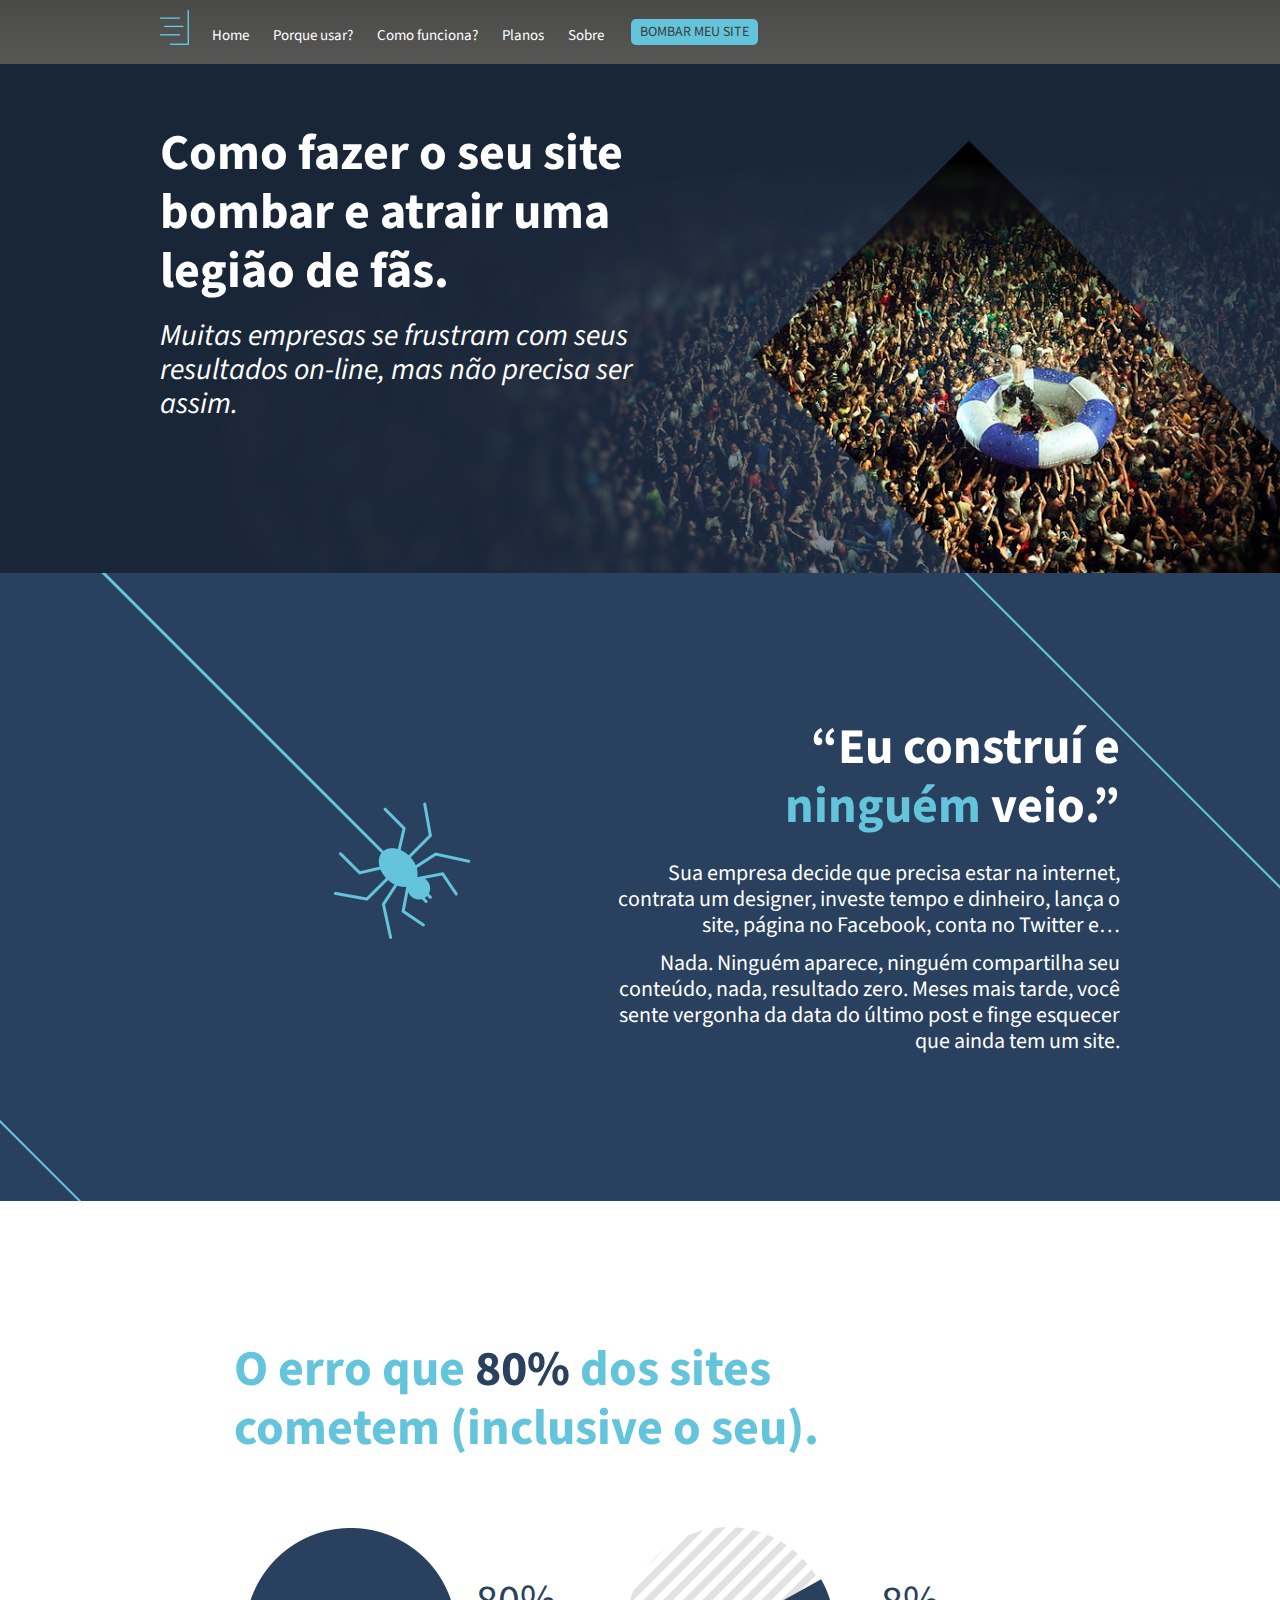
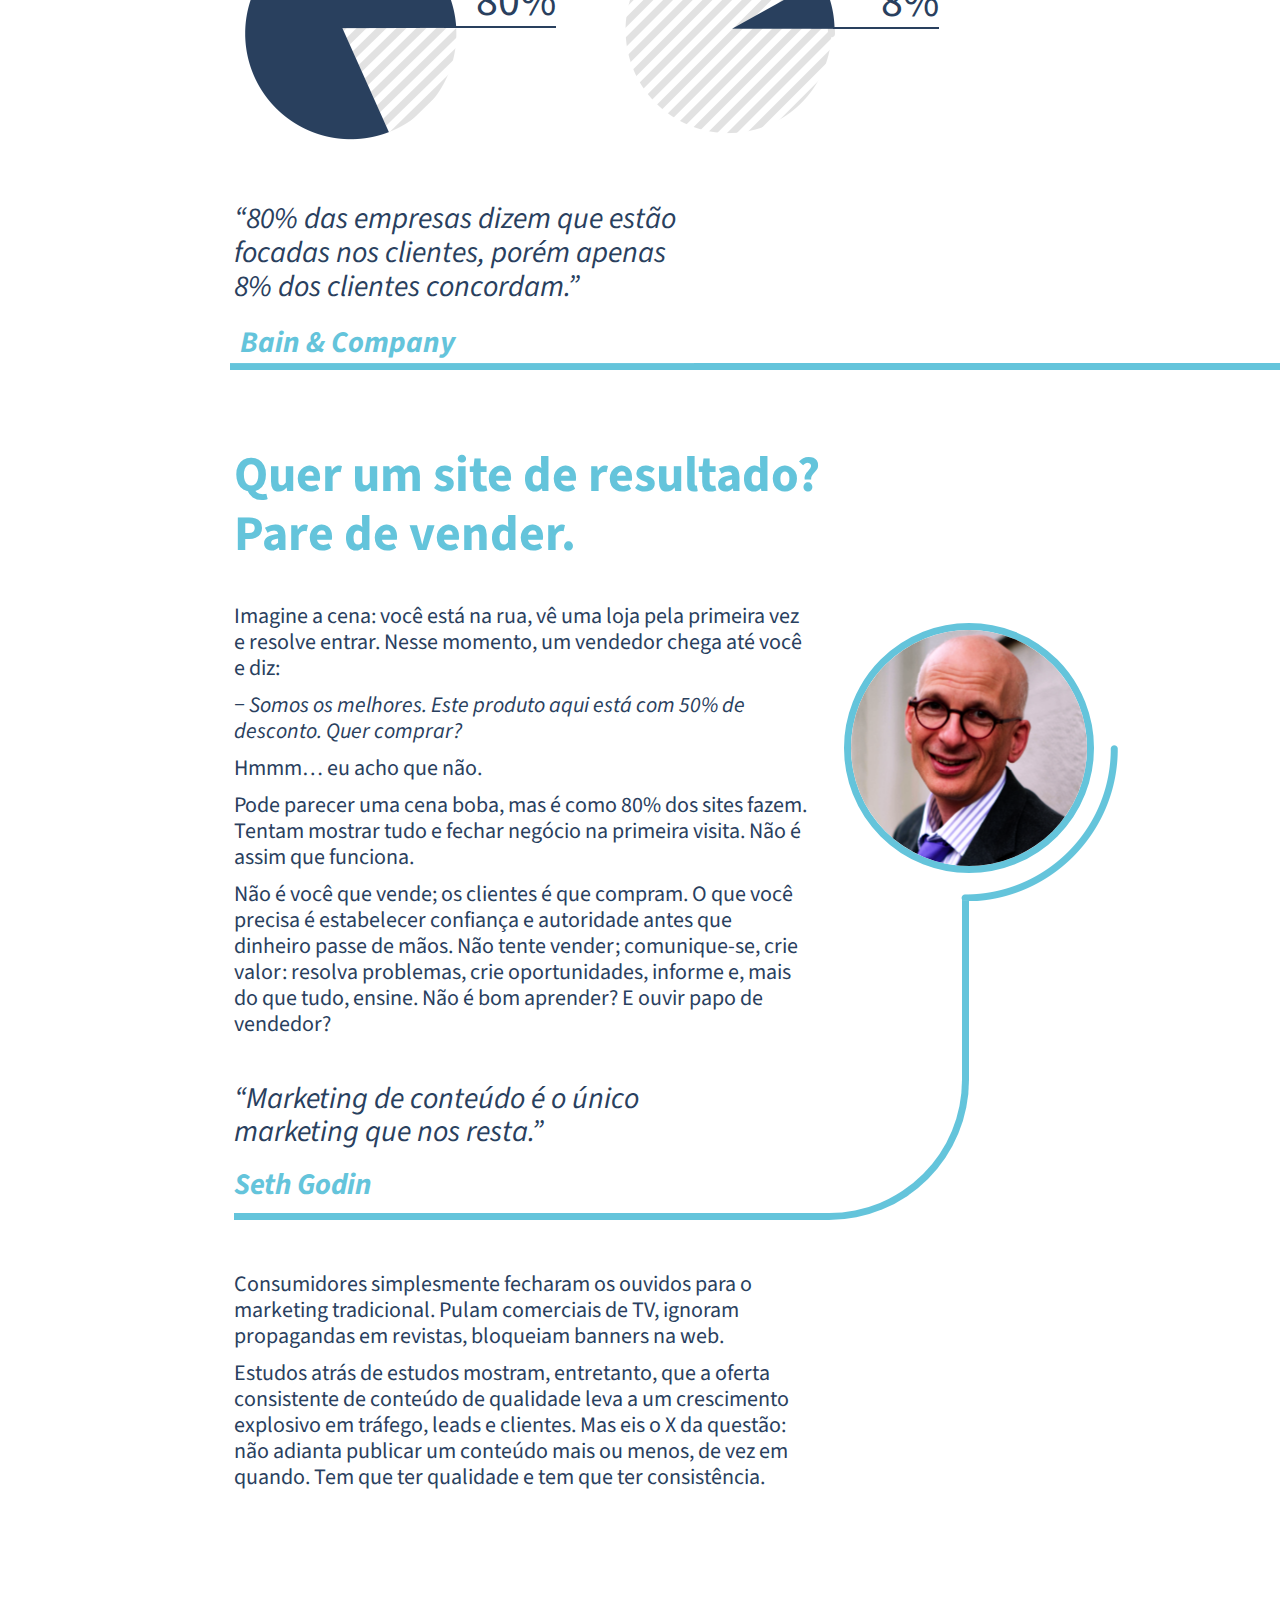
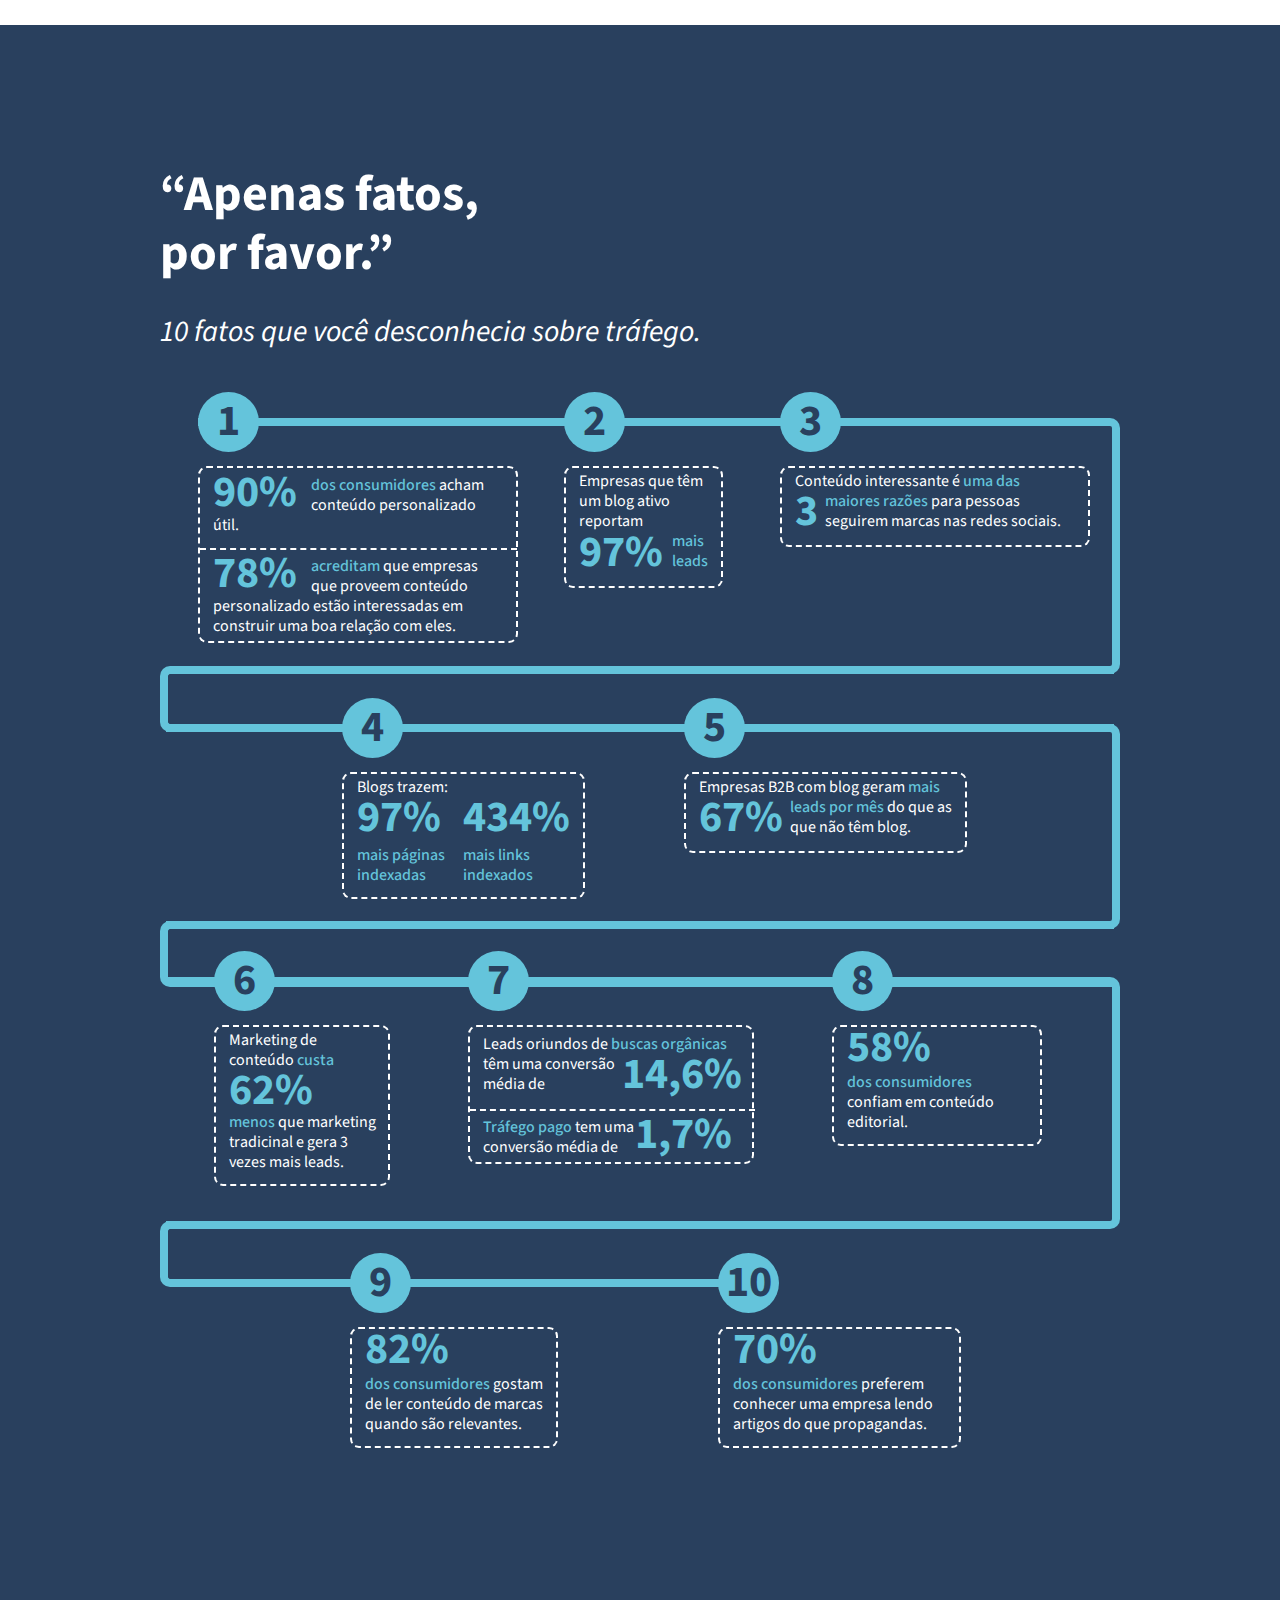
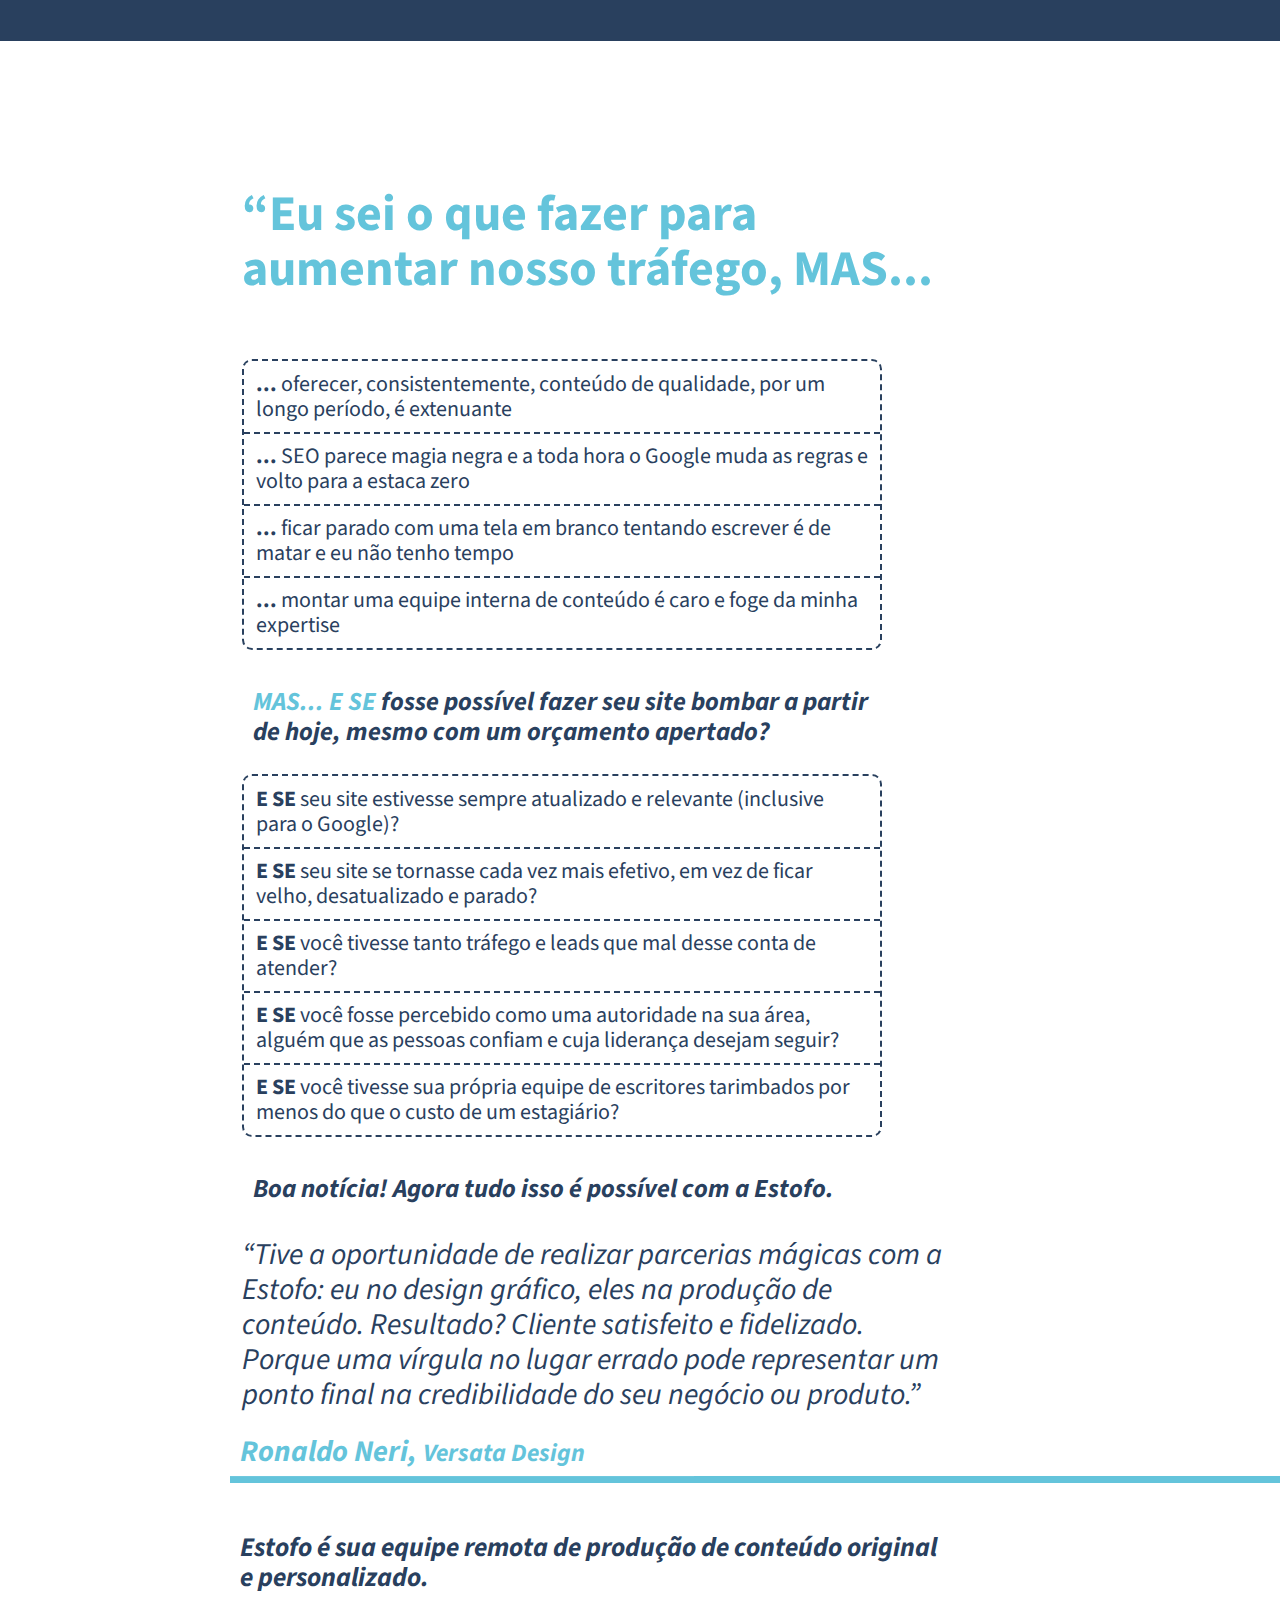
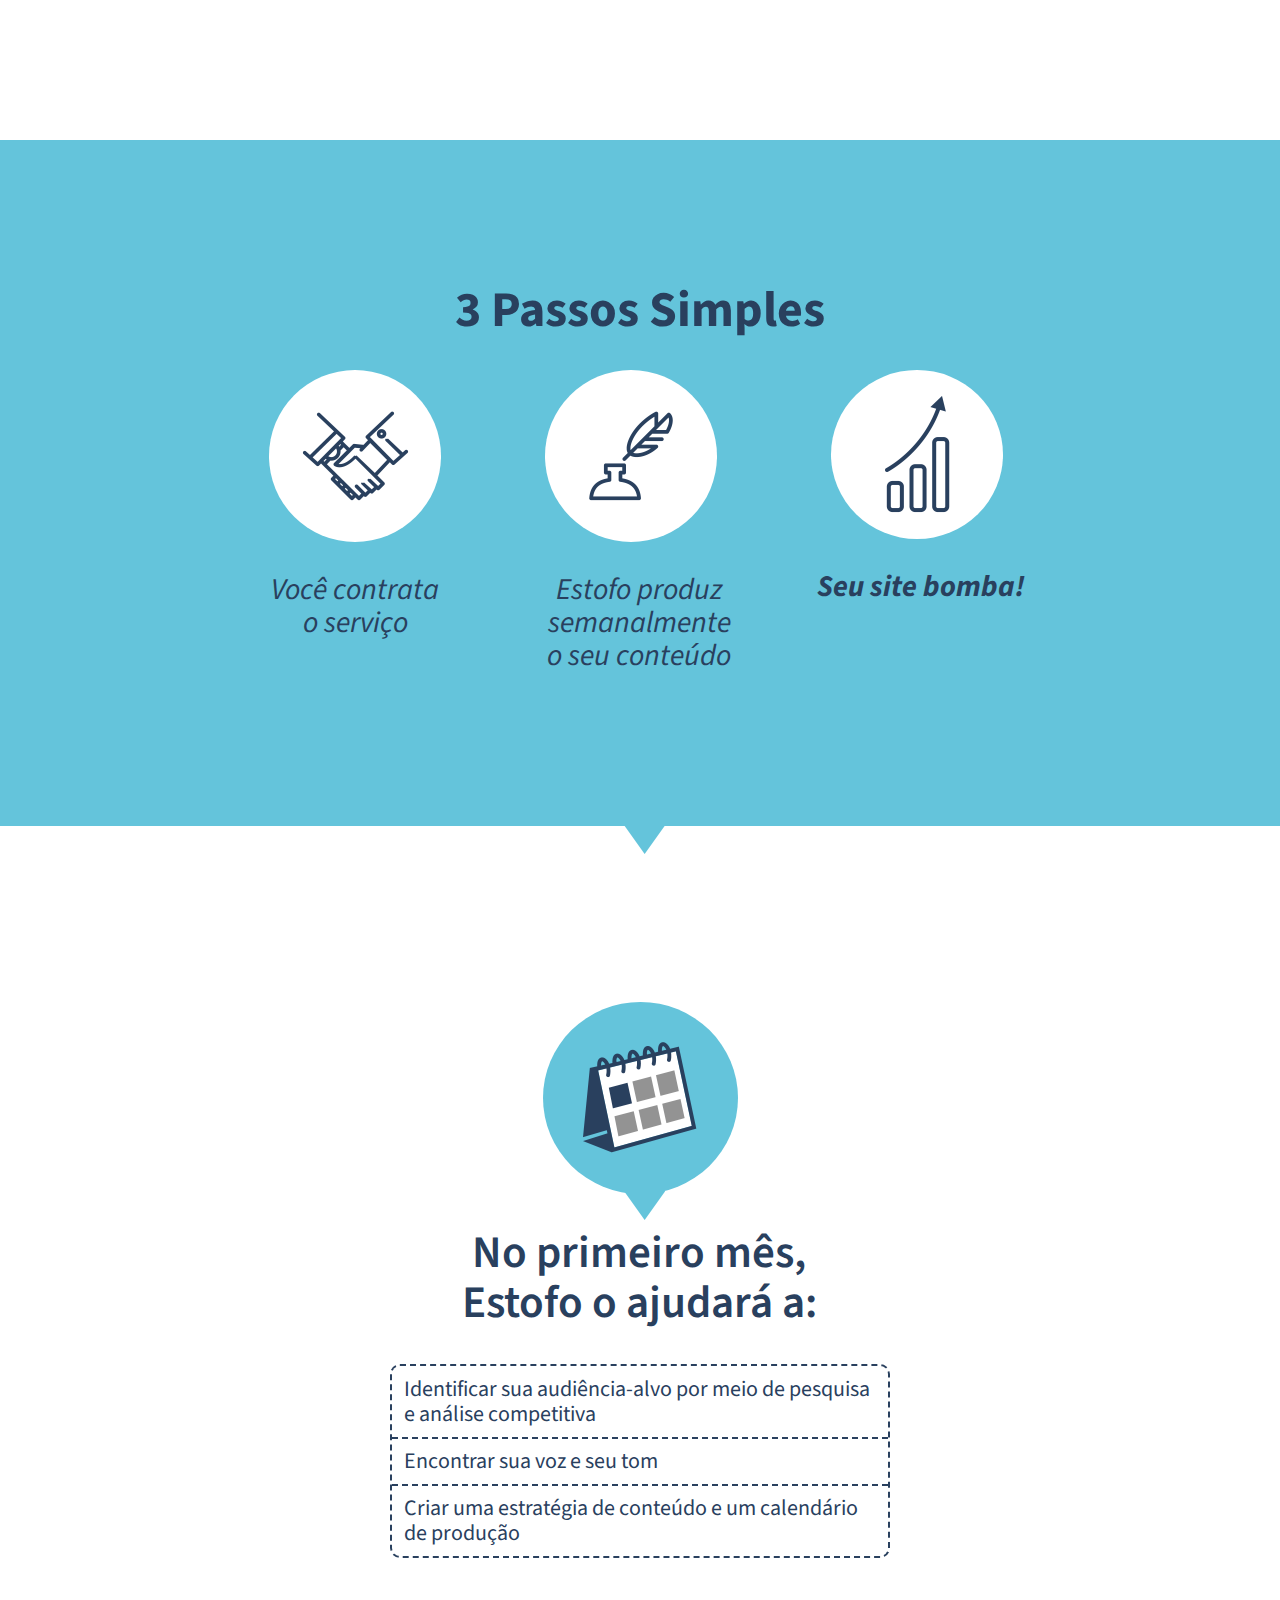
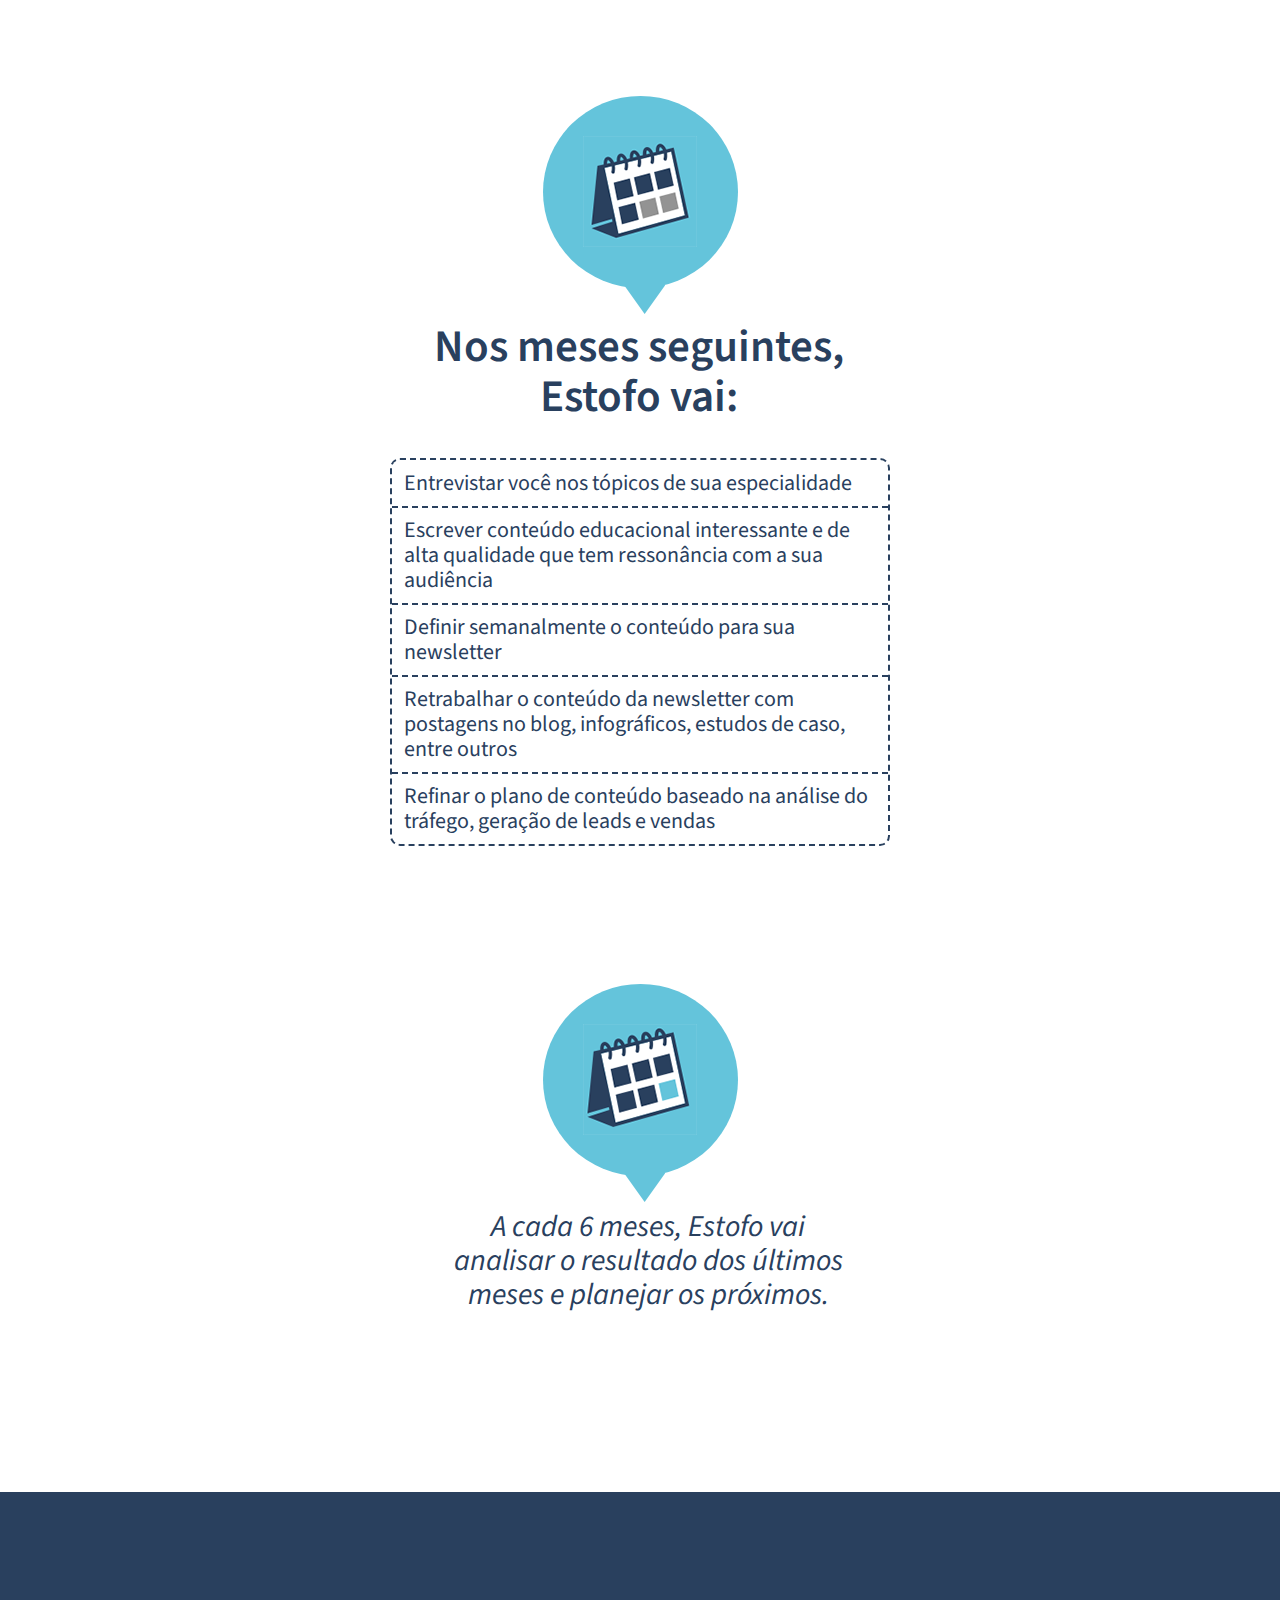
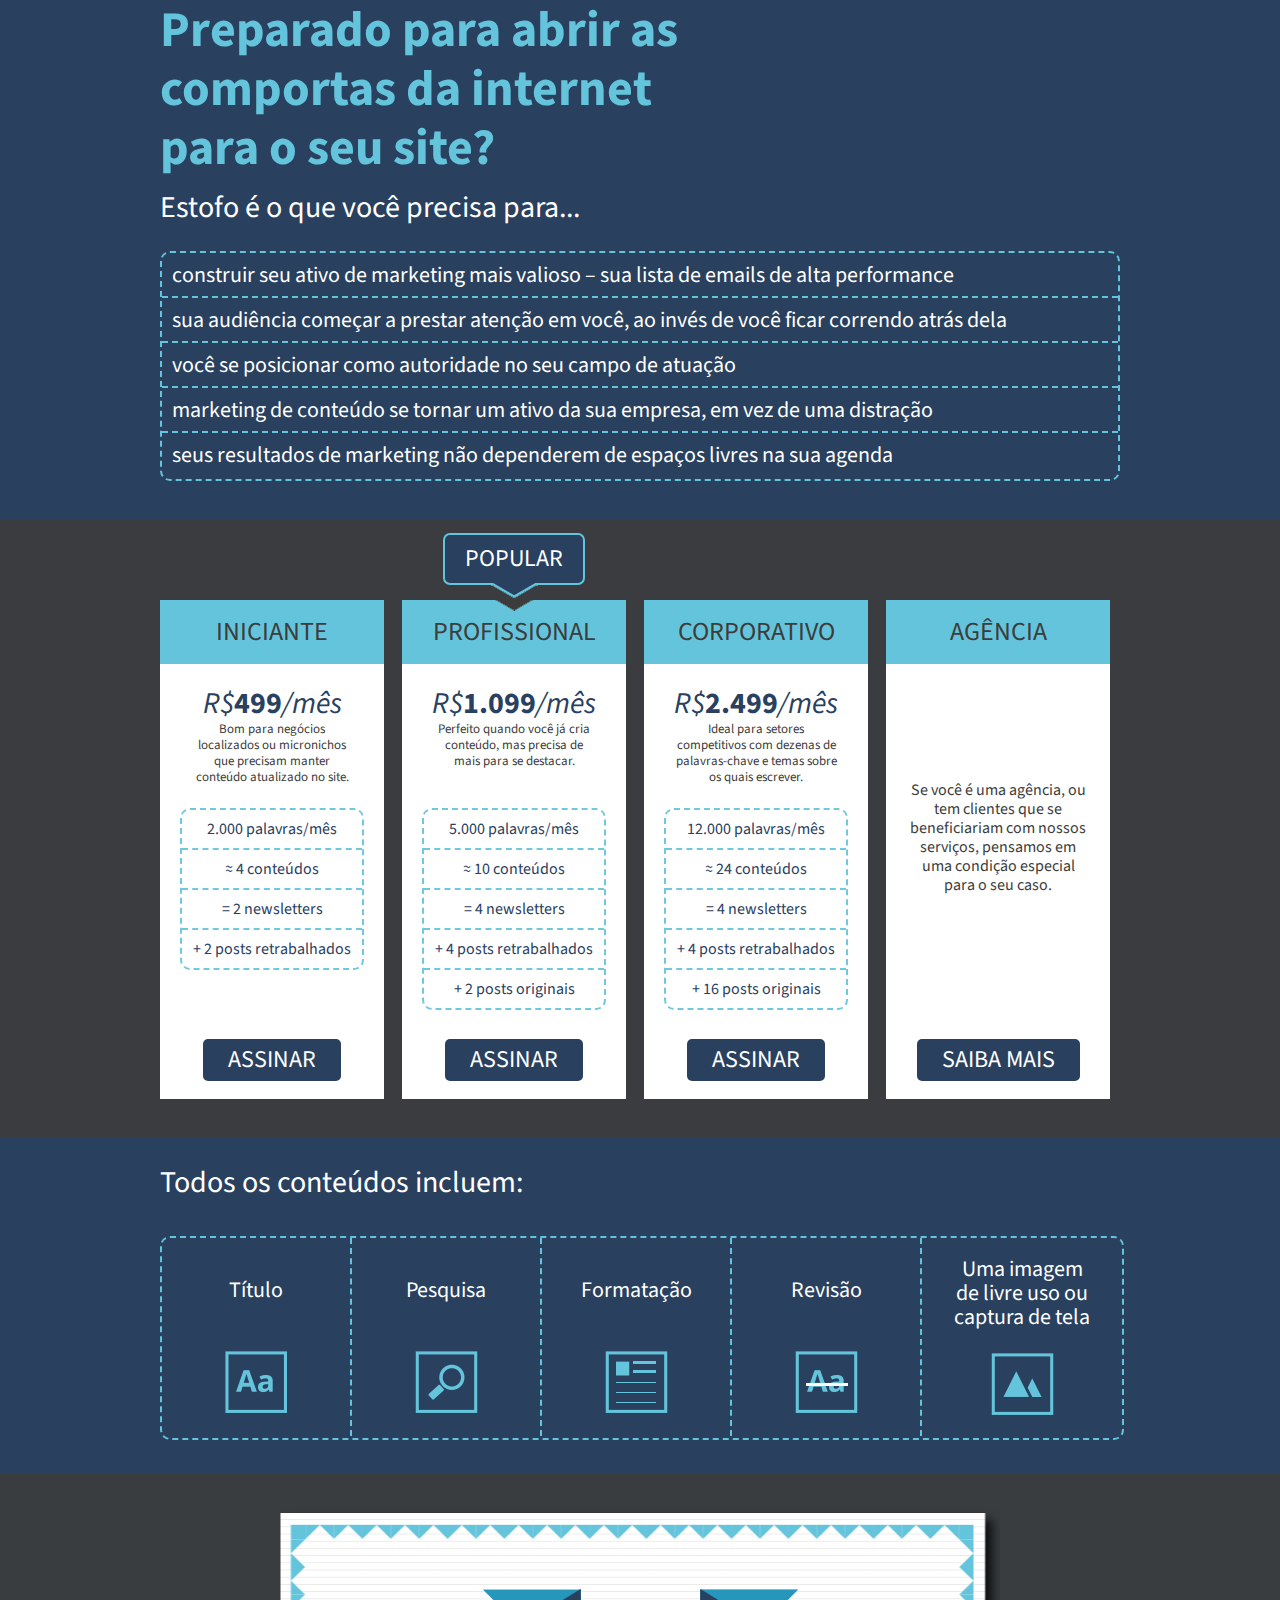
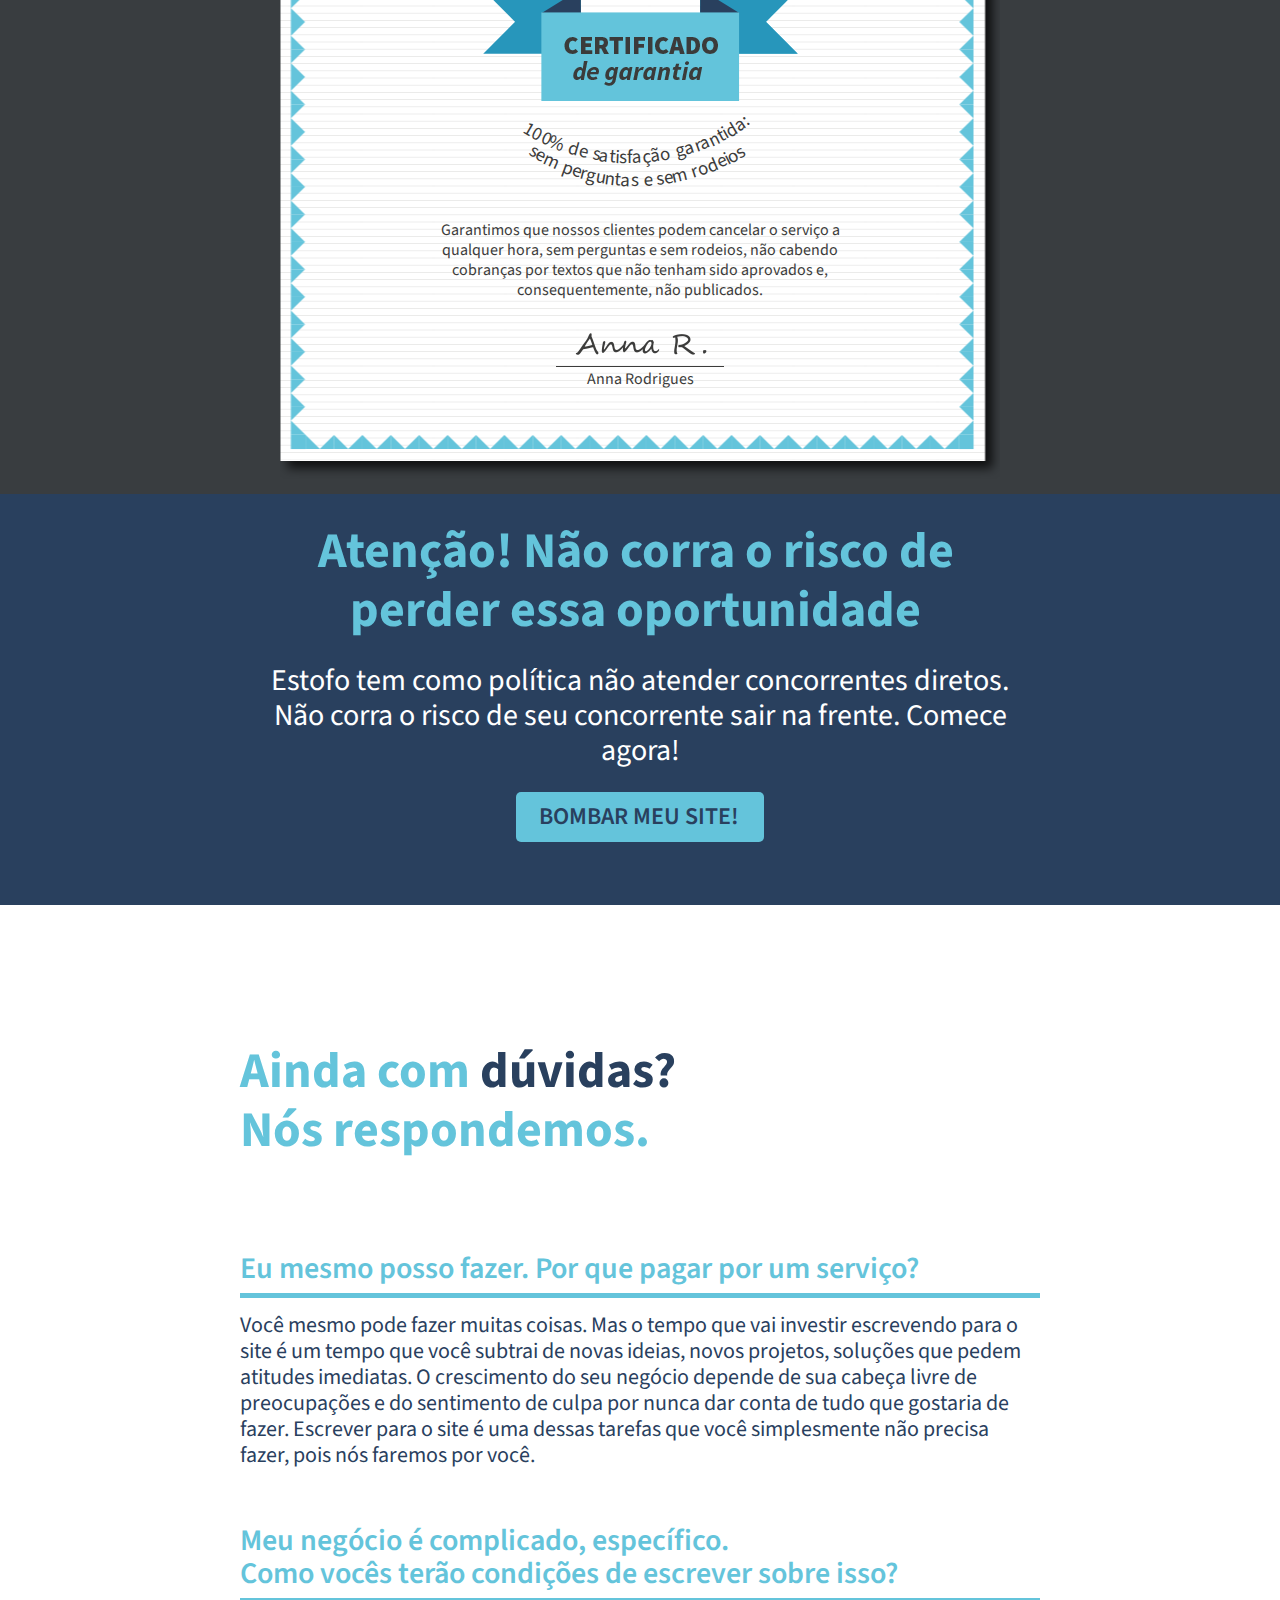
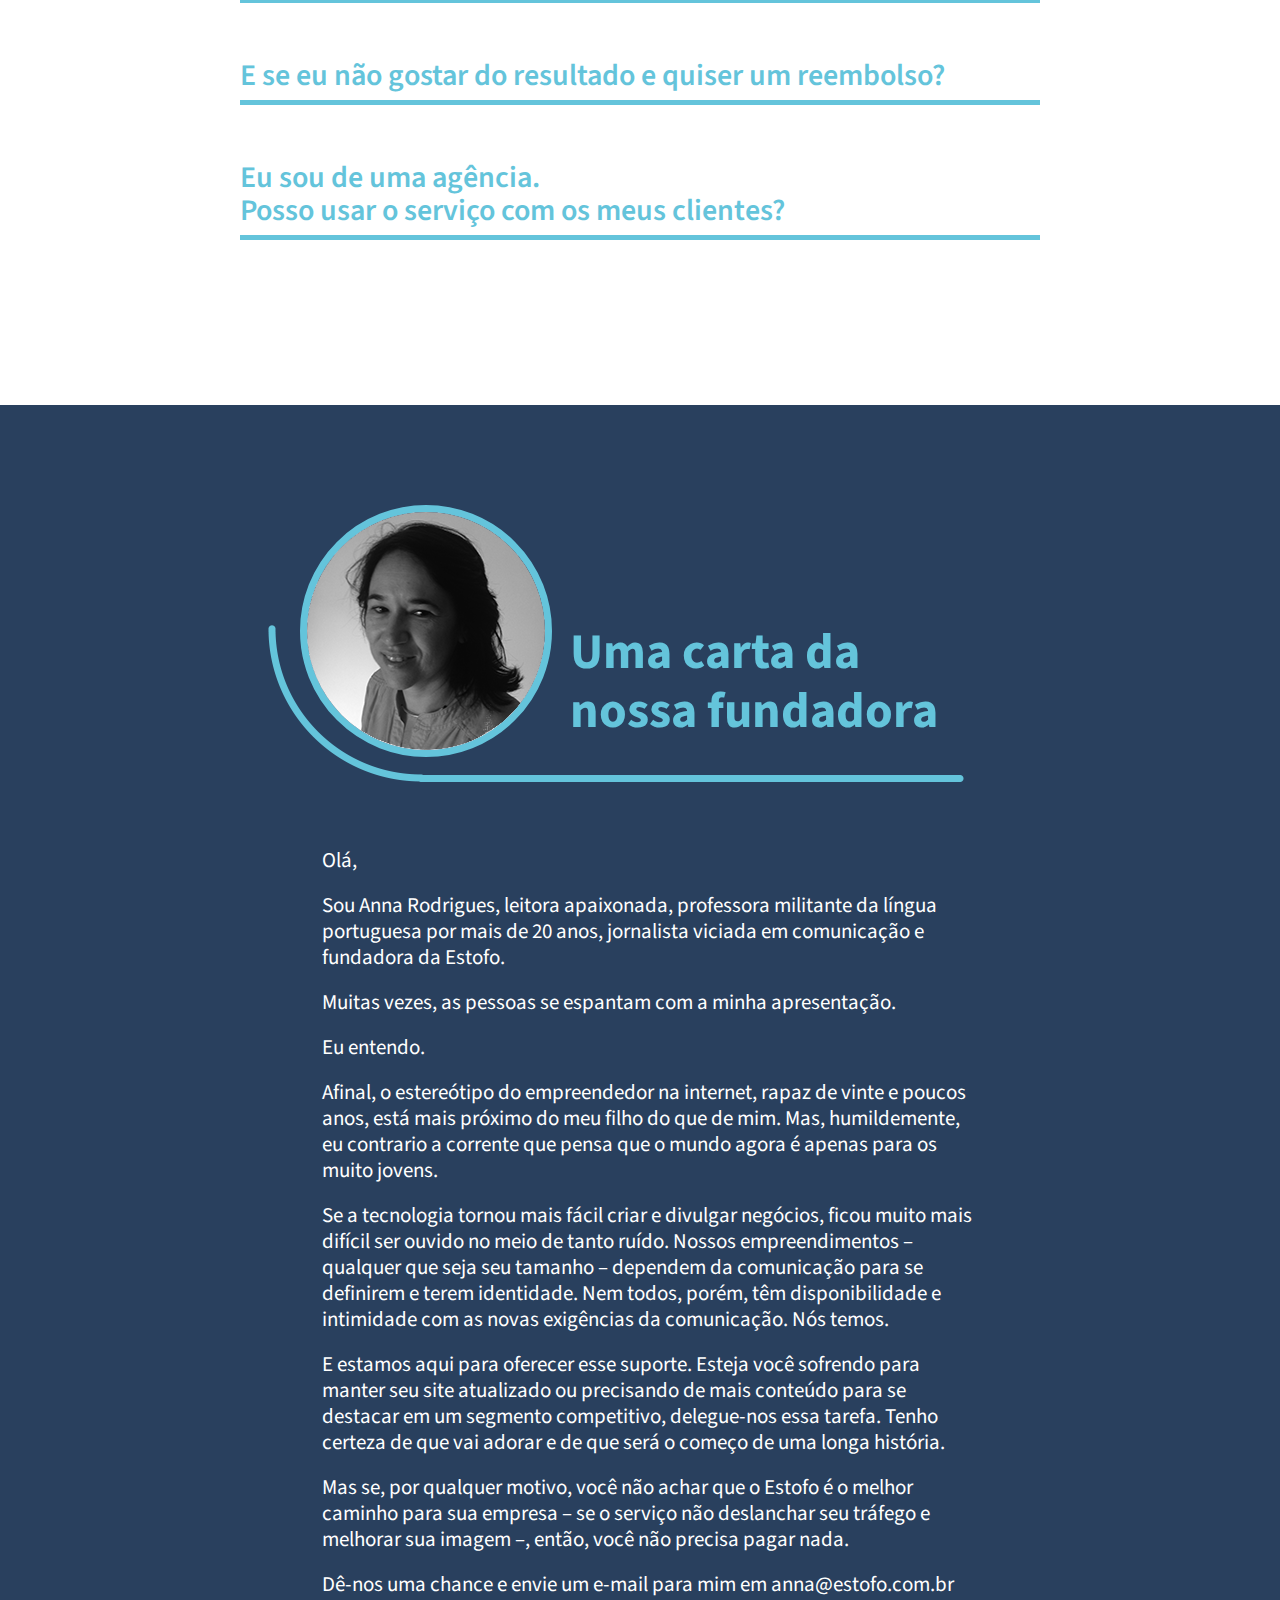
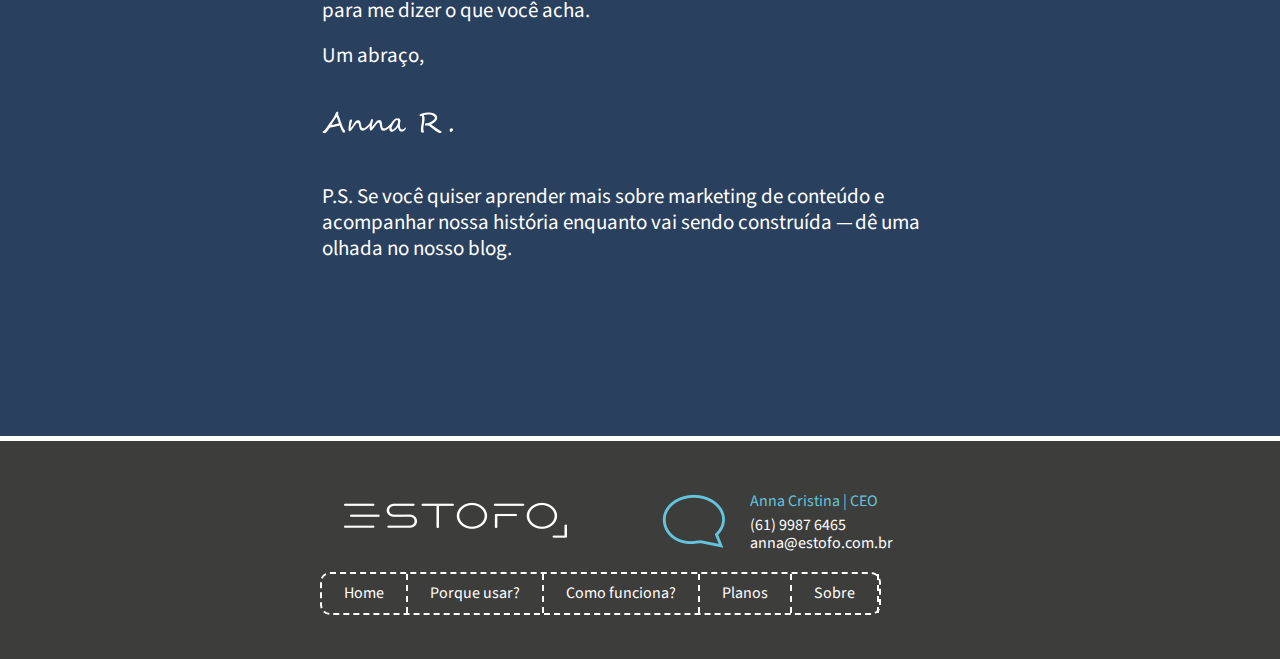
==== commit 63ad257b: "added anna.png" ====
--- a/index.html
+++ b/index.html
@@ -699,7 +699,7 @@
                             <li><a href="#How">Como funciona?</a></li>
                             <li><a href="#Pricing">Planos</a></li>
                             <li><a href="#About">Sobre</a></li>
-                            <li class="no_border"><a href="http://blog.estofo.com.br">Blog</a></li>
+                            <!-- <li class="no_border"><a href="http://blog.estofo.com.br">Blog</a></li> -->
                         </ul>
                         <div class="clear"></div>
                     </div>
